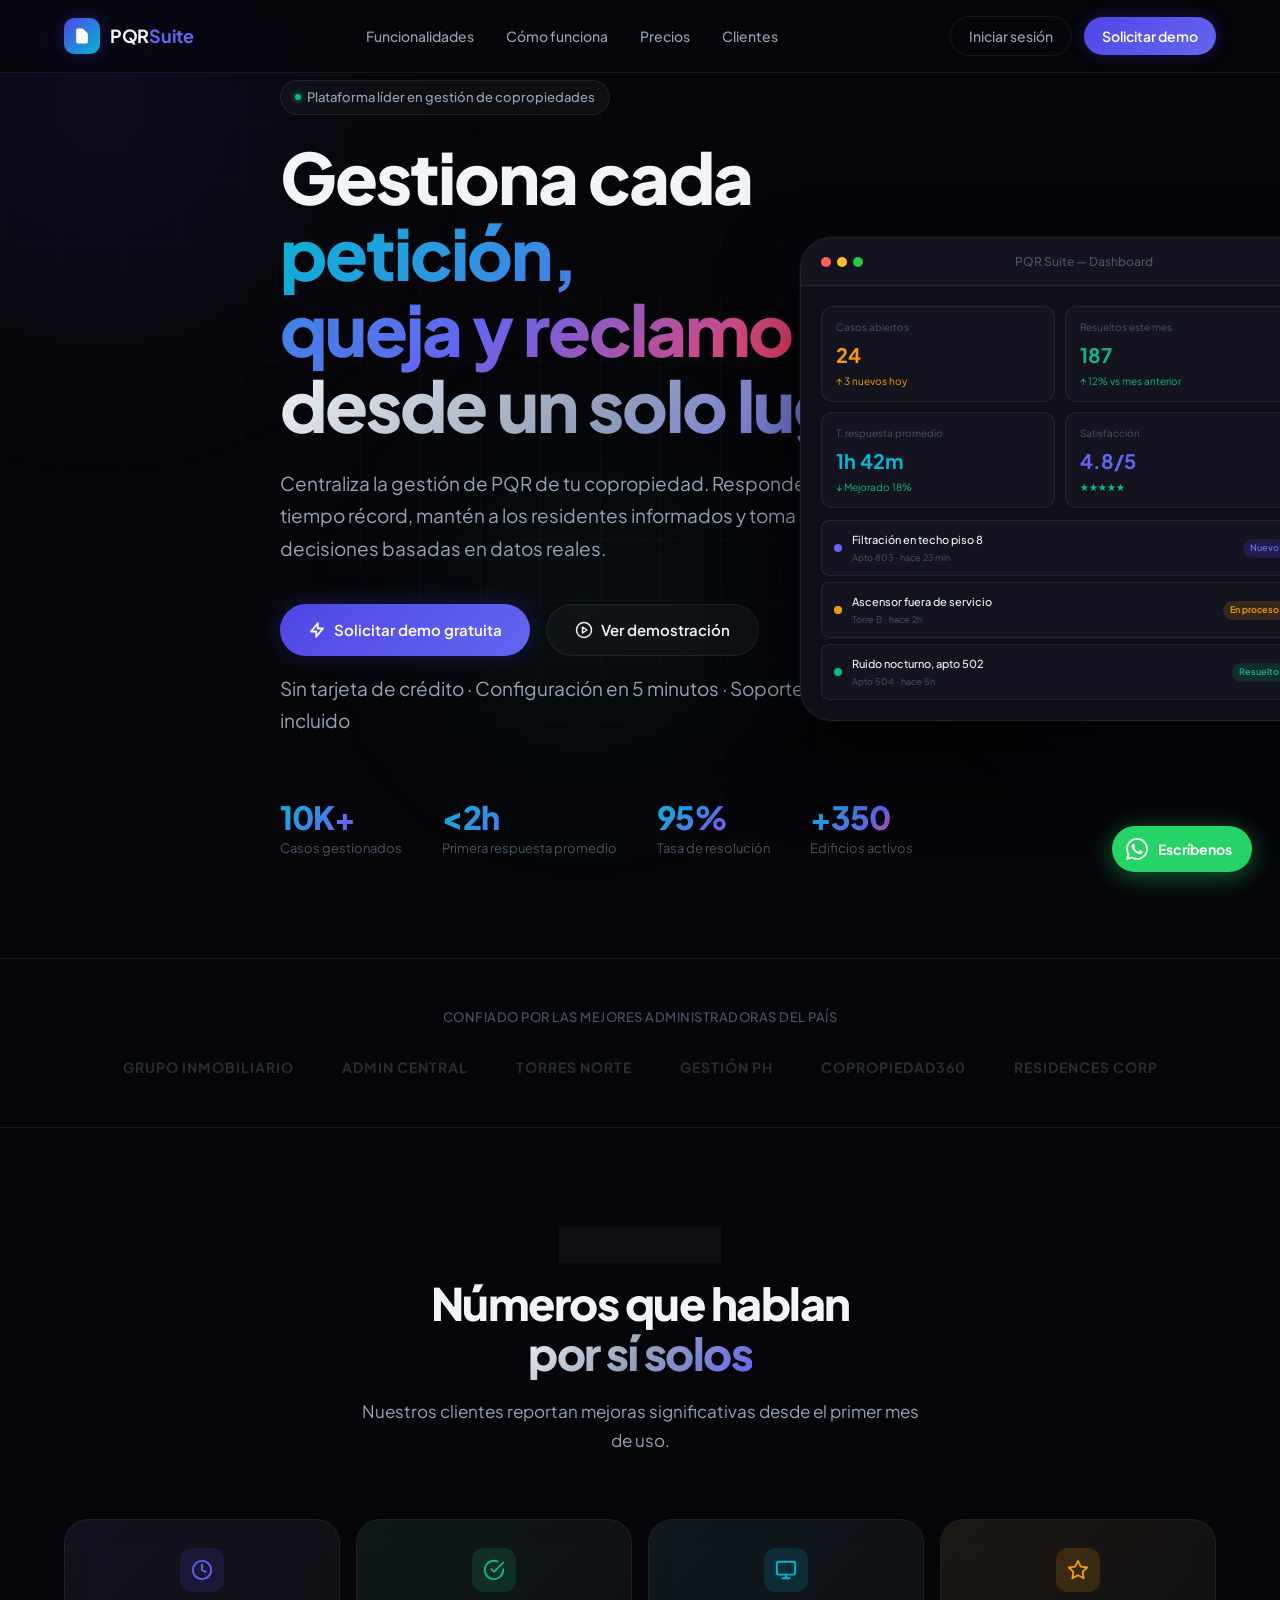
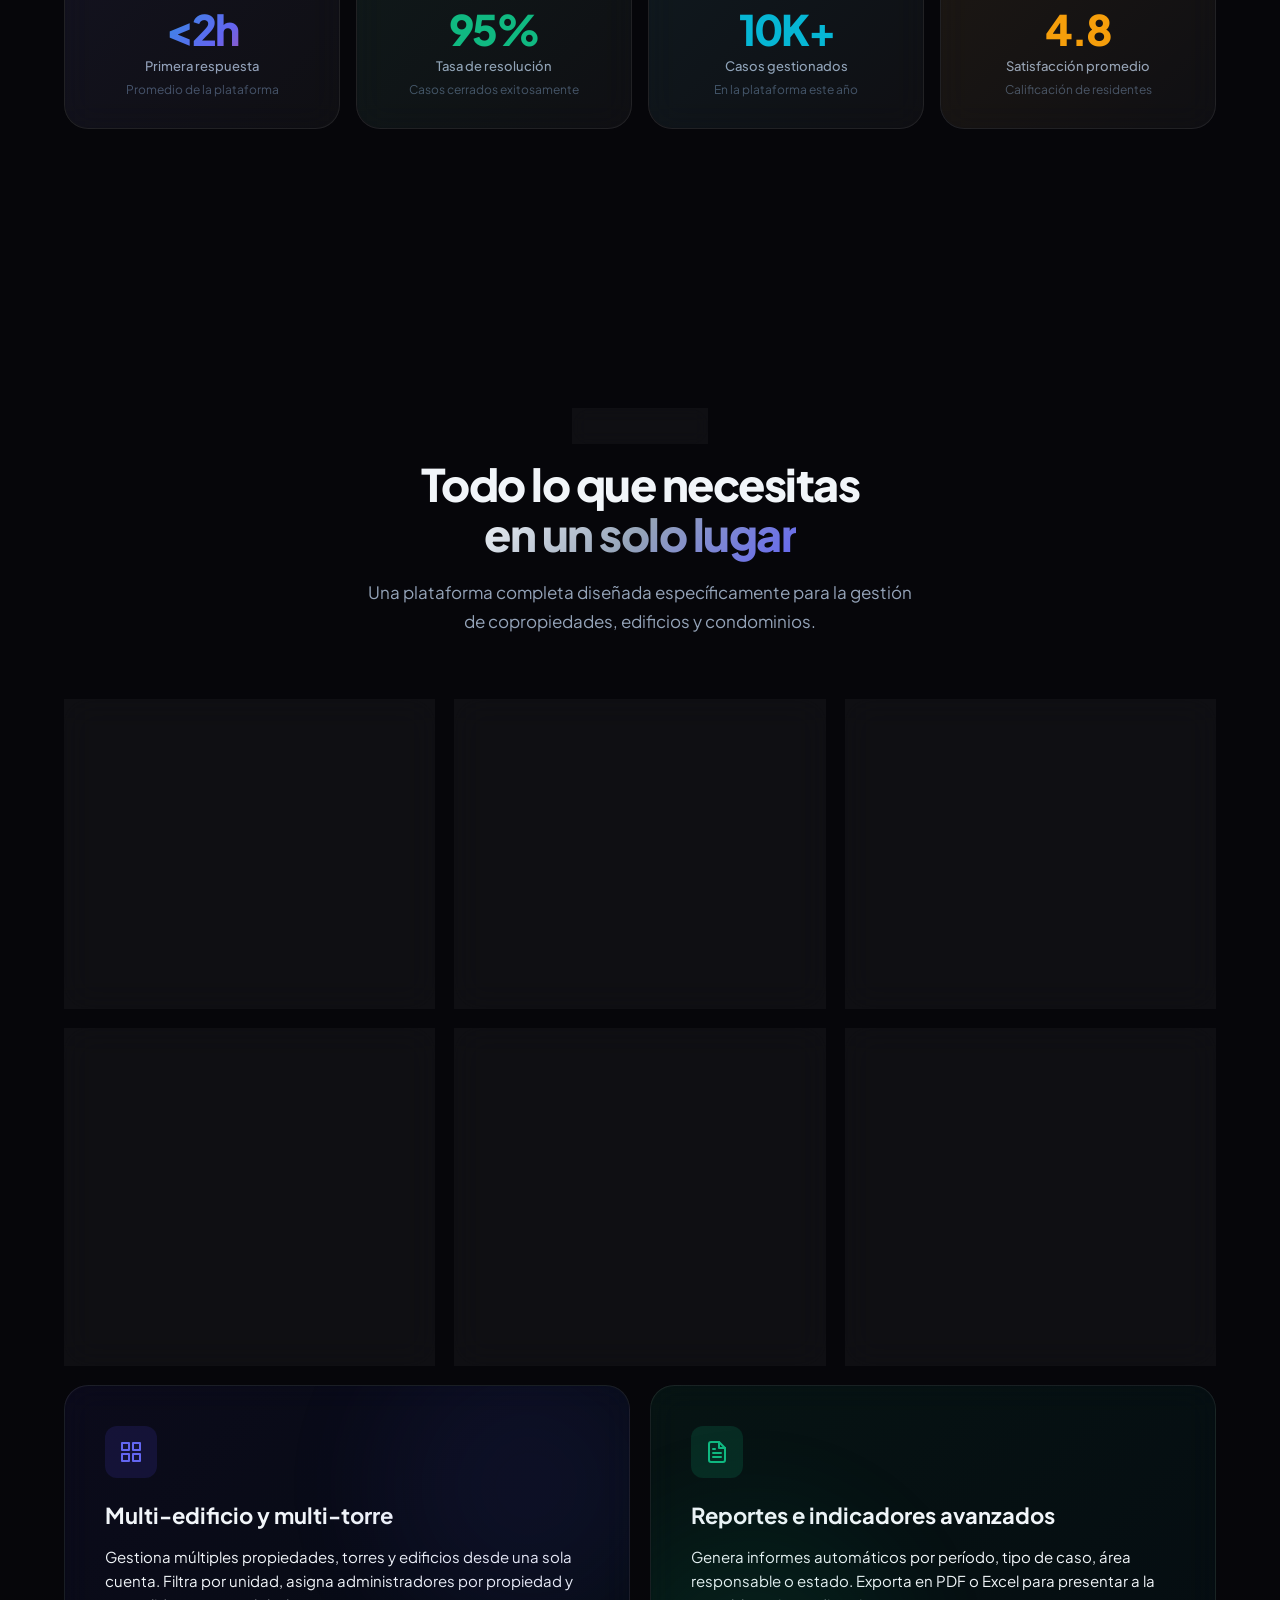
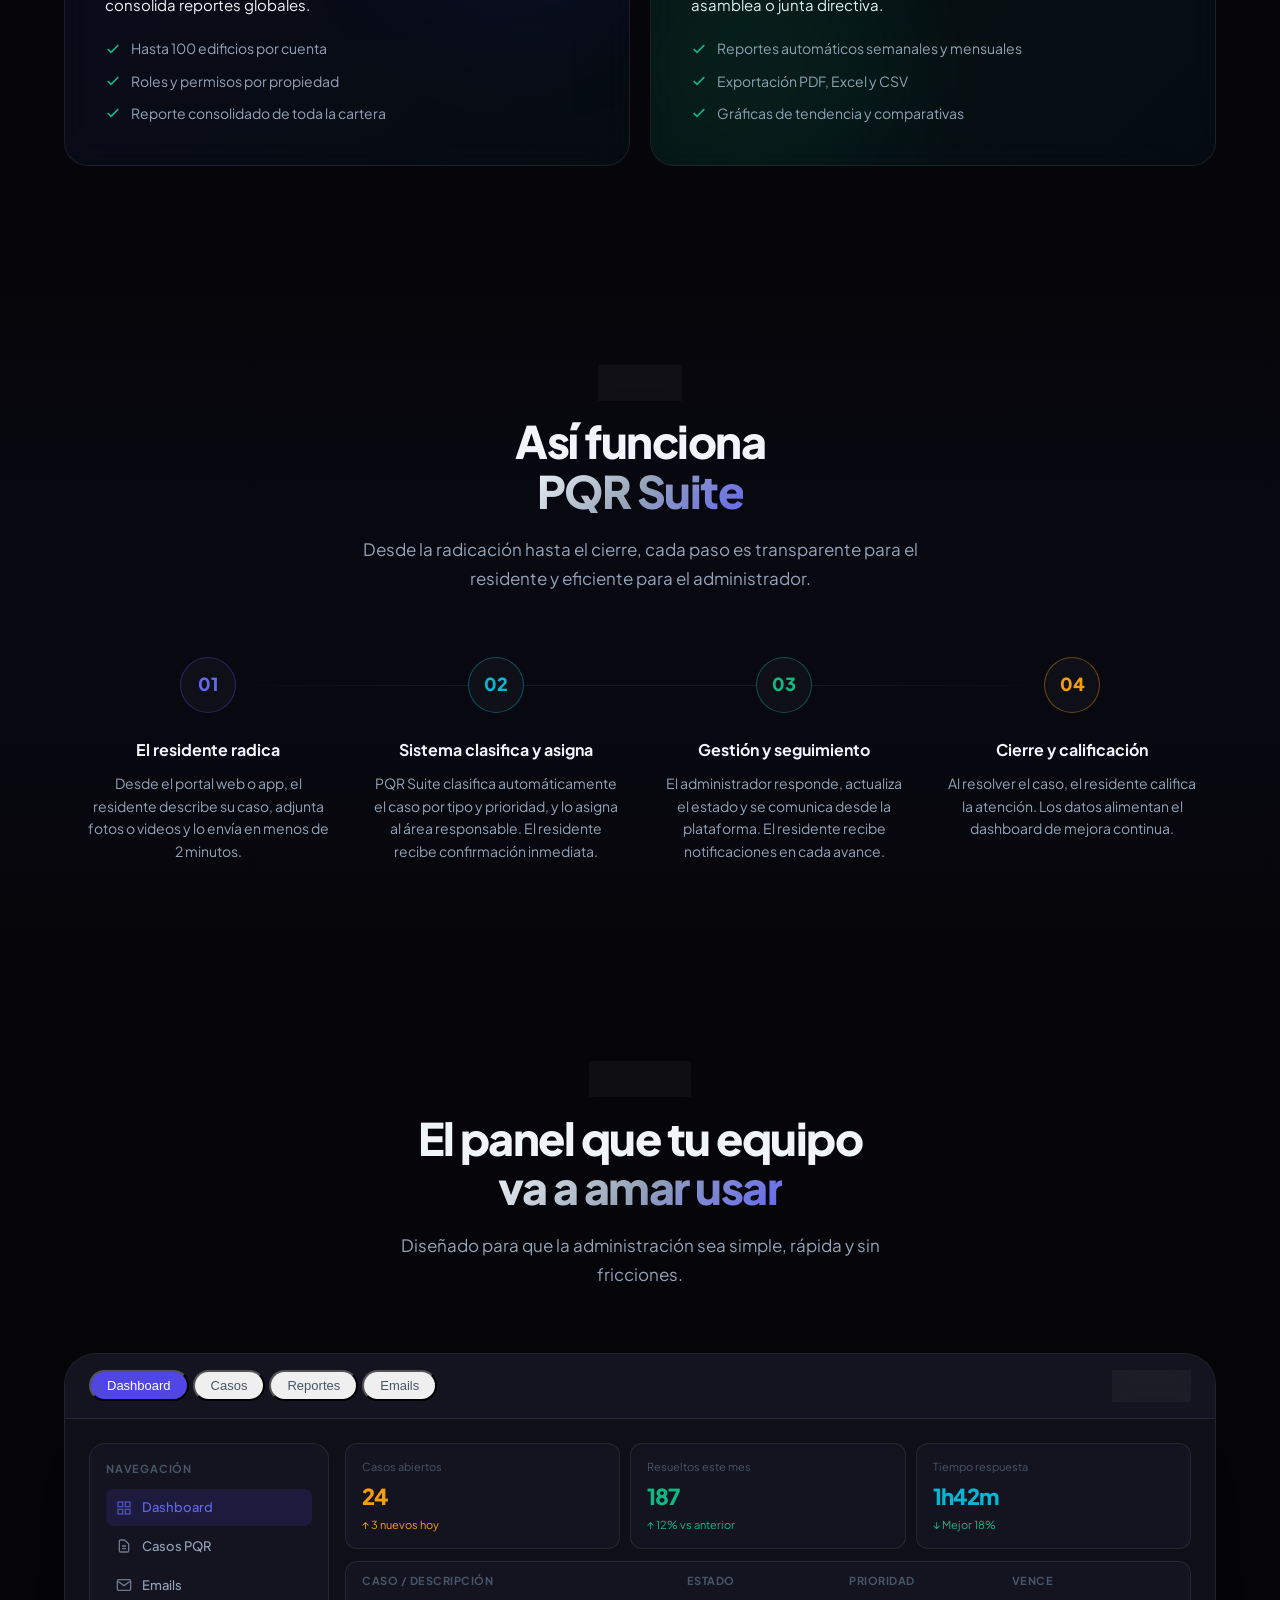
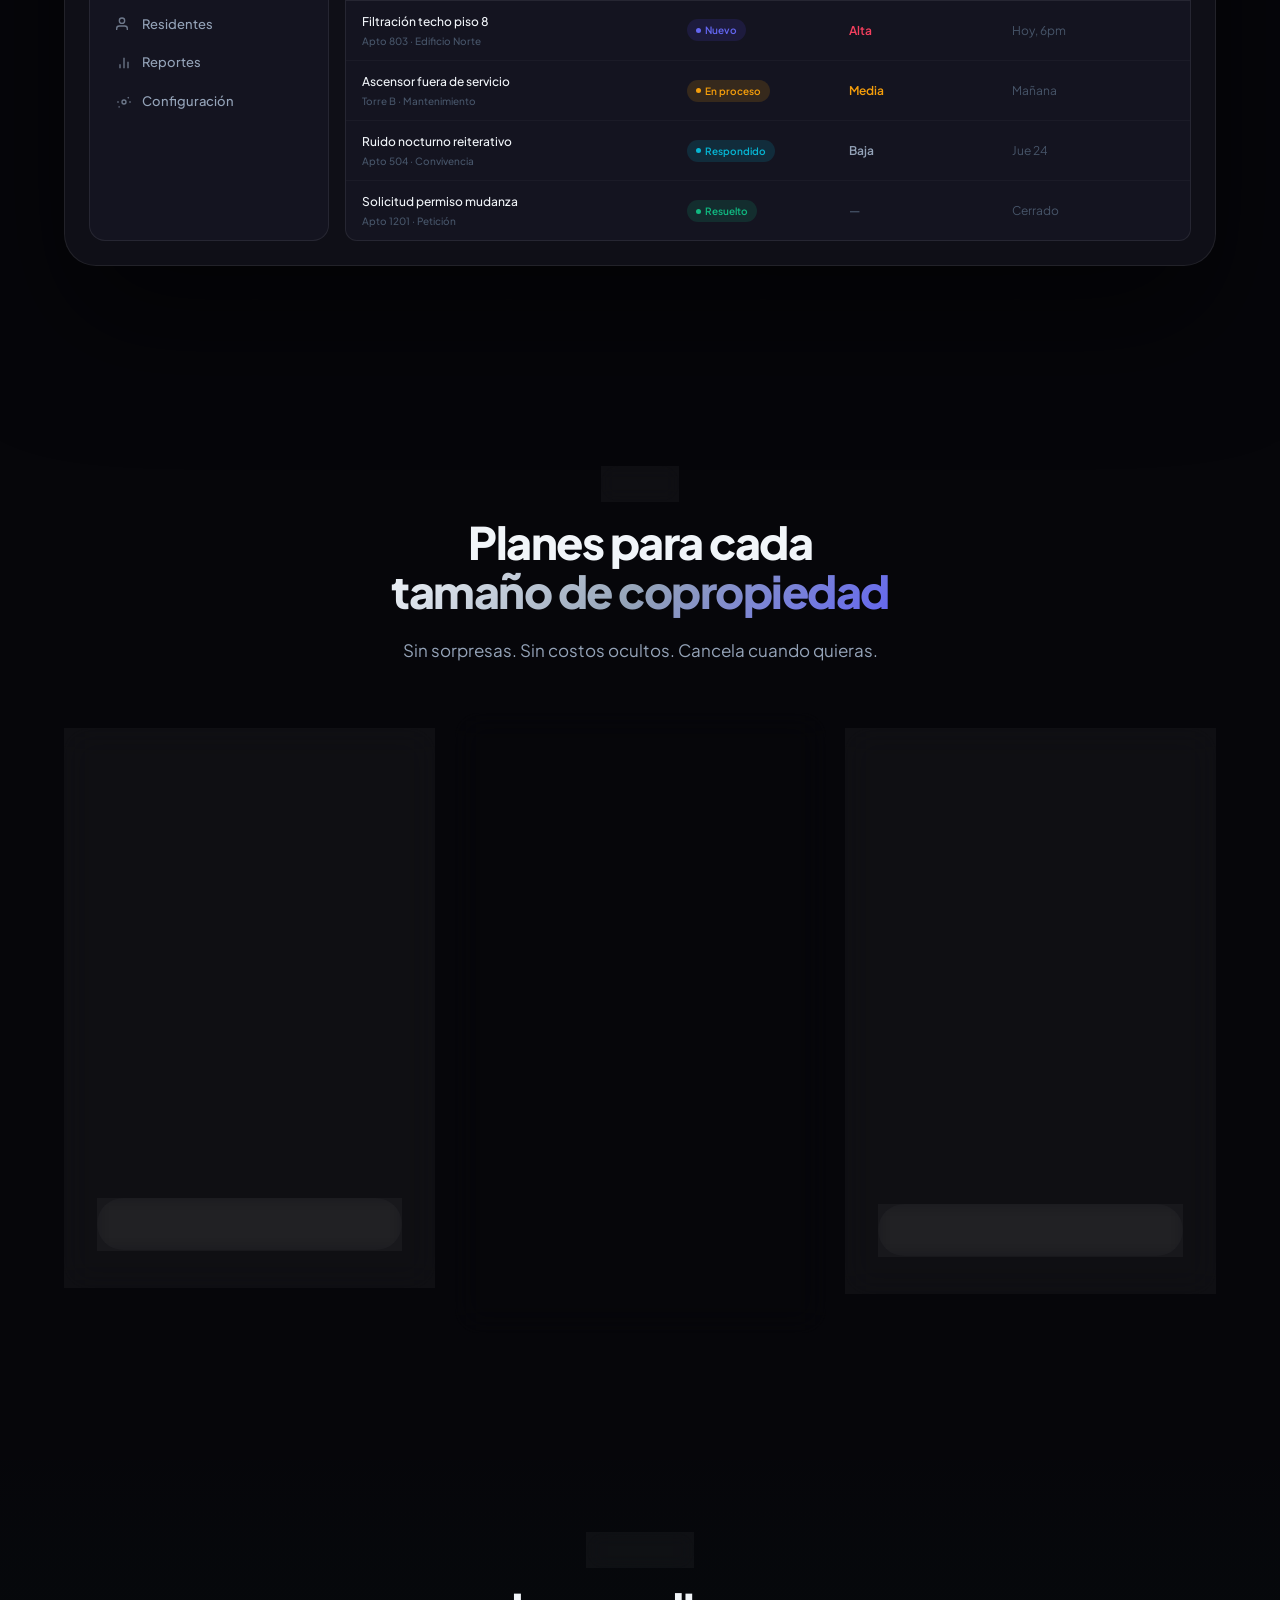
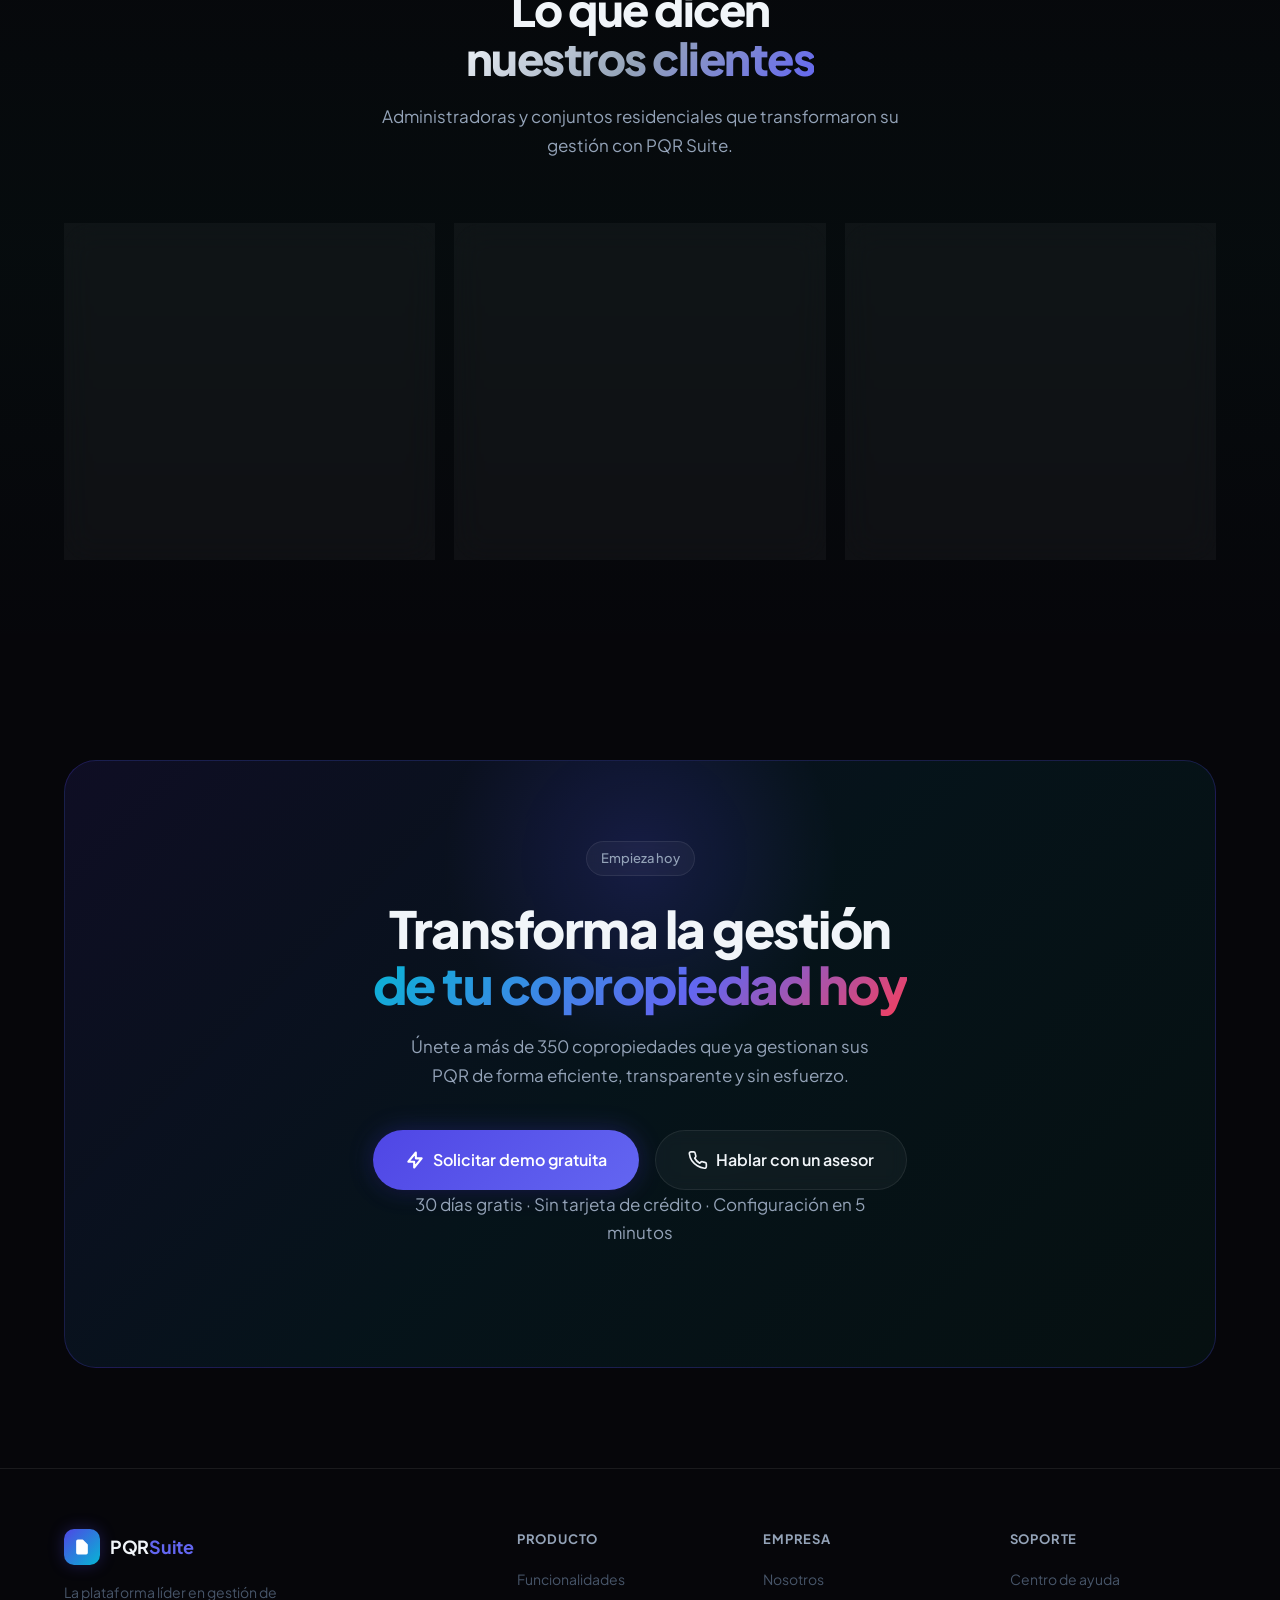
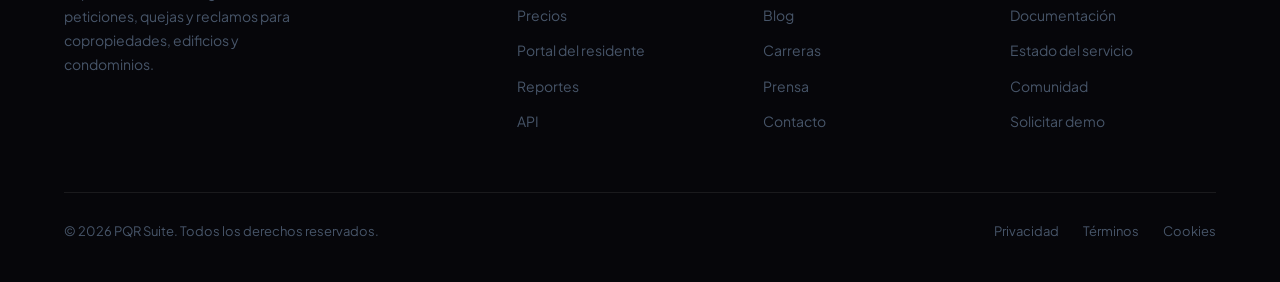
==== index.html @ dff740f4 "first commit" ====
<!DOCTYPE html>
<html lang="es">
<head>
  <meta charset="UTF-8" />
  <meta name="viewport" content="width=device-width, initial-scale=1.0" />
  <title>PQR Suite — Gestión de Peticiones, Quejas y Reclamos para Copropiedades</title>
  <meta name="description" content="Plataforma centralizada para gestionar peticiones, quejas y reclamos de copropiedades, edificios y condominios. Respuesta garantizada, métricas en tiempo real.">
  <!-- Google tag (gtag.js) -->
  <script async src="https://www.googletagmanager.com/gtag/js?id=G-RET8SDQNM5"></script>
  <script>
    window.dataLayer = window.dataLayer || [];
    function gtag(){dataLayer.push(arguments);}
    gtag('js', new Date());
    gtag('config', 'G-RET8SDQNM5');
  </script>

  <link rel="preconnect" href="https://fonts.googleapis.com" />
  <link rel="preconnect" href="https://fonts.gstatic.com" crossorigin />
  <link href="https://fonts.googleapis.com/css2?family=Plus+Jakarta+Sans:wght@300;400;500;600;700;800&display=swap" rel="stylesheet" />
  <style>
    *, *::before, *::after { box-sizing: border-box; margin: 0; padding: 0; }

    :root {
      --bg-void:      #06060a;
      --bg-base:      #0a0a10;
      --bg-surface:   #0f0f17;
      --bg-elevated:  #141420;
      --glass-bg:     rgba(255,255,255,0.04);
      --glass-border: rgba(255,255,255,0.08);
      --glass-hover:  rgba(255,255,255,0.07);

      --accent:       #4F46E5;
      --accent-light: #6366F1;
      --accent-glow:  rgba(79,70,229,0.3);
      --cyan:         #06B6D4;
      --cyan-glow:    rgba(6,182,212,0.25);
      --emerald:      #10B981;
      --emerald-glow: rgba(16,185,129,0.25);
      --amber:        #F59E0B;
      --rose:         #F43F5E;

      --text-primary:   #F1F5F9;
      --text-secondary: #94A3B8;
      --text-muted:     #475569;

      --radius-sm:  8px;
      --radius-md:  12px;
      --radius-lg:  16px;
      --radius-xl:  24px;
      --radius-2xl: 32px;

      --ease-out: cubic-bezier(0.16, 1, 0.3, 1);
      --ease-in:  cubic-bezier(0.7, 0, 0.84, 0);

      --font: 'Plus Jakarta Sans', system-ui, sans-serif;
    }

    html { scroll-behavior: smooth; }

    body {
      font-family: var(--font);
      background-color: var(--bg-void);
      color: var(--text-primary);
      line-height: 1.6;
      overflow-x: hidden;
      -webkit-font-smoothing: antialiased;
    }

    /* ─── SCROLLBAR ─── */
    ::-webkit-scrollbar { width: 6px; }
    ::-webkit-scrollbar-track { background: var(--bg-base); }
    ::-webkit-scrollbar-thumb { background: var(--glass-border); border-radius: 99px; }

    /* ─── UTILITIES ─── */
    .container { max-width: 1200px; margin: 0 auto; padding: 0 24px; }
    .section { padding: 100px 0; }
    .badge {
      display: inline-flex; align-items: center; gap: 6px;
      padding: 6px 14px; border-radius: 99px;
      border: 1px solid var(--glass-border);
      background: var(--glass-bg);
      font-size: 13px; font-weight: 500; color: var(--text-secondary);
      backdrop-filter: blur(8px);
    }
    .badge .dot {
      width: 6px; height: 6px; border-radius: 99px;
      background: var(--emerald);
      box-shadow: 0 0 6px var(--emerald);
      animation: pulse-dot 2s infinite;
    }
    @keyframes pulse-dot {
      0%,100% { opacity:1; transform:scale(1); }
      50%      { opacity:.6; transform:scale(1.3); }
    }

    .gradient-text {
      background: linear-gradient(135deg, #F1F5F9 0%, #94A3B8 50%, var(--accent-light) 100%);
      -webkit-background-clip: text; -webkit-text-fill-color: transparent;
      background-clip: text;
    }
    .gradient-text-accent {
      background: linear-gradient(135deg, var(--cyan) 0%, var(--accent-light) 60%, var(--rose) 100%);
      -webkit-background-clip: text; -webkit-text-fill-color: transparent;
      background-clip: text;
    }

    .btn-primary {
      display: inline-flex; align-items: center; gap: 8px;
      padding: 14px 28px; border-radius: 99px;
      background: linear-gradient(135deg, var(--accent) 0%, var(--accent-light) 100%);
      color: #fff; font-family: var(--font); font-weight: 600; font-size: 15px;
      border: none; cursor: pointer; text-decoration: none;
      box-shadow: 0 0 24px var(--accent-glow), 0 4px 16px rgba(0,0,0,0.4);
      transition: transform 200ms var(--ease-out), box-shadow 200ms var(--ease-out);
    }
    .btn-primary:hover {
      transform: translateY(-2px);
      box-shadow: 0 0 36px var(--accent-glow), 0 8px 24px rgba(0,0,0,0.5);
    }
    .btn-secondary {
      display: inline-flex; align-items: center; gap: 8px;
      padding: 13px 28px; border-radius: 99px;
      background: var(--glass-bg); color: var(--text-primary);
      font-family: var(--font); font-weight: 600; font-size: 15px;
      border: 1px solid var(--glass-border); cursor: pointer; text-decoration: none;
      backdrop-filter: blur(8px);
      transition: background 200ms var(--ease-out), border-color 200ms var(--ease-out), transform 200ms var(--ease-out);
    }
    .btn-secondary:hover {
      background: var(--glass-hover);
      border-color: rgba(255,255,255,0.16);
      transform: translateY(-2px);
    }

    .glass-card {
      background: var(--glass-bg);
      border: 1px solid var(--glass-border);
      border-radius: var(--radius-xl);
      backdrop-filter: blur(16px);
      transition: background 250ms var(--ease-out), border-color 250ms var(--ease-out), transform 250ms var(--ease-out);
    }
    .glass-card:hover {
      background: var(--glass-hover);
      border-color: rgba(255,255,255,0.12);
      transform: translateY(-4px);
    }

    /* ─── AMBIENT BLOBS ─── */
    .blobs {
      position: fixed; inset: 0; pointer-events: none; z-index: 0; overflow: hidden;
    }
    .blob {
      position: absolute; border-radius: 50%; filter: blur(80px);
      animation: float 20s ease-in-out infinite;
    }
    .blob-1 {
      width: 600px; height: 600px; top: -200px; left: -200px;
      background: radial-gradient(circle, rgba(79,70,229,0.12) 0%, transparent 70%);
      animation-duration: 22s;
    }
    .blob-2 {
      width: 500px; height: 500px; top: 30%; right: -150px;
      background: radial-gradient(circle, rgba(6,182,212,0.1) 0%, transparent 70%);
      animation-duration: 18s; animation-delay: -8s;
    }
    .blob-3 {
      width: 400px; height: 400px; bottom: 10%; left: 30%;
      background: radial-gradient(circle, rgba(16,185,129,0.08) 0%, transparent 70%);
      animation-duration: 25s; animation-delay: -14s;
    }
    @keyframes float {
      0%,100% { transform: translate(0,0) scale(1); }
      33%      { transform: translate(30px,-40px) scale(1.05); }
      66%      { transform: translate(-20px,25px) scale(0.97); }
    }

    /* ─── NAVBAR ─── */
    nav {
      position: fixed; top: 0; left: 0; right: 0; z-index: 100;
      padding: 16px 0;
      background: rgba(6,6,10,0.7);
      backdrop-filter: blur(20px) saturate(180%);
      border-bottom: 1px solid var(--glass-border);
      transition: background 300ms;
    }
    .nav-inner {
      display: flex; align-items: center; justify-content: space-between;
    }
    .logo {
      display: flex; align-items: center; gap: 10px;
      text-decoration: none;
    }
    .logo-icon {
      width: 36px; height: 36px; border-radius: 10px;
      background: linear-gradient(135deg, var(--accent) 0%, var(--cyan) 100%);
      display: flex; align-items: center; justify-content: center;
      box-shadow: 0 0 16px var(--accent-glow);
    }
    .logo-icon svg { width: 20px; height: 20px; fill: #fff; }
    .logo-name {
      font-weight: 700; font-size: 18px; color: var(--text-primary); letter-spacing: -0.3px;
    }
    .logo-name span { color: var(--accent-light); }
    .nav-links {
      display: flex; align-items: center; gap: 32px; list-style: none;
    }
    .nav-links a {
      color: var(--text-secondary); text-decoration: none; font-size: 14px; font-weight: 500;
      transition: color 200ms;
    }
    .nav-links a:hover { color: var(--text-primary); }
    .nav-actions { display: flex; align-items: center; gap: 12px; }
    .btn-nav-ghost {
      padding: 8px 18px; border-radius: 99px;
      background: transparent; color: var(--text-secondary);
      border: 1px solid var(--glass-border); font-family: var(--font);
      font-size: 14px; font-weight: 500; cursor: pointer; text-decoration: none;
      transition: color 200ms, border-color 200ms;
    }
    .btn-nav-ghost:hover { color: var(--text-primary); border-color: rgba(255,255,255,0.16); }
    .btn-nav-cta {
      padding: 8px 18px; border-radius: 99px;
      background: linear-gradient(135deg, var(--accent), var(--accent-light));
      color: #fff; font-family: var(--font); font-size: 14px; font-weight: 600;
      border: none; cursor: pointer; text-decoration: none;
      box-shadow: 0 0 16px var(--accent-glow);
      transition: transform 200ms var(--ease-out), box-shadow 200ms var(--ease-out);
    }
    .btn-nav-cta:hover { transform: translateY(-1px); box-shadow: 0 0 24px var(--accent-glow); }

    .hamburger { display: none; background: none; border: none; cursor: pointer; padding: 4px; }
    .hamburger span {
      display: block; width: 22px; height: 2px;
      background: var(--text-secondary); border-radius: 2px;
      transition: transform 300ms, opacity 300ms;
    }
    .hamburger span+span { margin-top: 5px; }

    /* ─── HERO ─── */
    .hero {
      position: relative; min-height: 100vh;
      display: flex; align-items: center; padding-top: 80px;
      overflow: hidden;
    }
    .hero-grid {
      position: absolute; inset: 0; z-index: 0;
      background-image:
        linear-gradient(rgba(255,255,255,0.03) 1px, transparent 1px),
        linear-gradient(90deg, rgba(255,255,255,0.03) 1px, transparent 1px);
      background-size: 60px 60px;
      mask-image: radial-gradient(ellipse 80% 60% at 50% 50%, black 0%, transparent 100%);
    }
    .hero-content { position: relative; z-index: 1; max-width: 720px; }
    .hero-badge { margin-bottom: 24px; }
    .hero h1 {
      font-size: clamp(40px, 5.5vw, 72px);
      font-weight: 800; letter-spacing: -2px; line-height: 1.08;
      margin-bottom: 24px;
    }
    .hero p {
      font-size: clamp(16px, 1.5vw, 19px);
      color: var(--text-secondary); line-height: 1.7;
      max-width: 560px; margin-bottom: 40px;
    }
    .hero-cta { display: flex; align-items: center; gap: 16px; flex-wrap: wrap; }
    .hero-cta-note { font-size: 13px; color: var(--text-muted); margin-top: 16px; }
    .hero-stats {
      display: flex; gap: 40px; margin-top: 64px; flex-wrap: wrap;
    }
    .hero-stat-item {}
    .hero-stat-number {
      font-size: 32px; font-weight: 800; letter-spacing: -1px;
      line-height: 1.1;
    }
    .hero-stat-label { font-size: 13px; color: var(--text-muted); margin-top: 2px; }

    .hero-visual {
      position: absolute; right: -40px; top: 50%; transform: translateY(-50%);
      width: 520px; z-index: 1;
    }

    /* Dashboard mockup */
    .dashboard-mockup {
      background: var(--bg-surface);
      border: 1px solid var(--glass-border);
      border-radius: var(--radius-2xl);
      overflow: hidden;
      box-shadow: 0 40px 80px rgba(0,0,0,0.6), 0 0 0 1px rgba(255,255,255,0.04);
    }
    .mockup-bar {
      display: flex; align-items: center; gap: 6px;
      padding: 14px 20px;
      background: var(--bg-elevated);
      border-bottom: 1px solid var(--glass-border);
    }
    .mockup-dot { width: 10px; height: 10px; border-radius: 50%; }
    .mockup-dot:nth-child(1) { background: #FF5F57; }
    .mockup-dot:nth-child(2) { background: #FEBC2E; }
    .mockup-dot:nth-child(3) { background: #28C840; }
    .mockup-title {
      flex: 1; text-align: center; font-size: 12px; color: var(--text-muted); font-weight: 500;
    }
    .mockup-body { padding: 20px; }
    .mockup-grid { display: grid; grid-template-columns: 1fr 1fr; gap: 10px; margin-bottom: 12px; }
    .mockup-metric {
      background: var(--bg-elevated);
      border: 1px solid var(--glass-border);
      border-radius: var(--radius-md);
      padding: 12px 14px;
    }
    .mockup-metric-label { font-size: 10px; color: var(--text-muted); margin-bottom: 4px; }
    .mockup-metric-value { font-size: 20px; font-weight: 700; }
    .mockup-metric-trend { font-size: 10px; margin-top: 2px; }
    .color-emerald { color: var(--emerald); }
    .color-cyan { color: var(--cyan); }
    .color-amber { color: var(--amber); }
    .color-accent { color: var(--accent-light); }
    .color-rose { color: var(--rose); }

    .mockup-cases { display: flex; flex-direction: column; gap: 6px; }
    .mockup-case {
      display: flex; align-items: center; gap: 10px;
      background: var(--bg-elevated);
      border: 1px solid var(--glass-border);
      border-radius: var(--radius-sm); padding: 10px 12px;
    }
    .mockup-case-dot { width: 8px; height: 8px; border-radius: 50%; flex-shrink: 0; }
    .mockup-case-info { flex: 1; min-width: 0; }
    .mockup-case-title { font-size: 11px; font-weight: 500; white-space: nowrap; overflow: hidden; text-overflow: ellipsis; }
    .mockup-case-meta { font-size: 9px; color: var(--text-muted); margin-top: 2px; }
    .mockup-case-badge {
      font-size: 9px; font-weight: 600; padding: 2px 7px; border-radius: 99px;
      flex-shrink: 0;
    }
    .badge-resolved { background: rgba(16,185,129,0.15); color: var(--emerald); }
    .badge-open     { background: rgba(245,158,11,0.15); color: var(--amber); }
    .badge-new      { background: rgba(79,70,229,0.2); color: var(--accent-light); }

    /* ─── LOGOS ─── */
    .logos-section { padding: 48px 0; border-top: 1px solid var(--glass-border); border-bottom: 1px solid var(--glass-border); }
    .logos-label { text-align: center; font-size: 13px; color: var(--text-muted); margin-bottom: 28px; font-weight: 500; letter-spacing: 0.5px; text-transform: uppercase; }
    .logos-track {
      display: flex; align-items: center; justify-content: center;
      gap: 48px; flex-wrap: wrap;
    }
    .logo-item {
      font-size: 14px; font-weight: 700; color: var(--text-muted);
      letter-spacing: 1px; text-transform: uppercase; opacity: 0.5;
      transition: opacity 200ms;
    }
    .logo-item:hover { opacity: 0.8; }

    /* ─── SECTION HEADERS ─── */
    .section-header { text-align: center; margin-bottom: 64px; }
    .section-header h2 {
      font-size: clamp(30px, 3.5vw, 48px);
      font-weight: 800; letter-spacing: -1.5px; line-height: 1.1;
      margin: 16px 0 20px;
    }
    .section-header p {
      font-size: 17px; color: var(--text-secondary); max-width: 560px; margin: 0 auto; line-height: 1.7;
    }

    /* ─── METRICS SECTION ─── */
    .metrics-grid {
      display: grid; grid-template-columns: repeat(4, 1fr); gap: 16px; margin-bottom: 80px;
    }
    .metric-card {
      padding: 28px 24px; text-align: center;
      position: relative; overflow: hidden;
    }
    .metric-card::before {
      content: ''; position: absolute; inset: 0; border-radius: var(--radius-xl);
      background: linear-gradient(135deg, var(--glow-color, transparent) 0%, transparent 100%);
      opacity: 0.06;
    }
    .metric-icon {
      width: 44px; height: 44px; border-radius: var(--radius-md);
      display: flex; align-items: center; justify-content: center;
      margin: 0 auto 16px;
    }
    .metric-icon svg { width: 22px; height: 22px; }
    .metric-number {
      font-size: 42px; font-weight: 800; letter-spacing: -2px; line-height: 1;
      margin-bottom: 6px;
    }
    .metric-label { font-size: 13px; color: var(--text-secondary); font-weight: 500; }
    .metric-sublabel { font-size: 12px; color: var(--text-muted); margin-top: 4px; }

    /* ─── FEATURES ─── */
    .features-grid {
      display: grid; grid-template-columns: repeat(3, 1fr); gap: 20px;
    }
    .feature-card { padding: 32px; }
    .feature-icon {
      width: 48px; height: 48px; border-radius: var(--radius-md);
      display: flex; align-items: center; justify-content: center;
      margin-bottom: 20px;
    }
    .feature-icon svg { width: 24px; height: 24px; }
    .feature-card h3 { font-size: 18px; font-weight: 700; margin-bottom: 10px; letter-spacing: -0.3px; }
    .feature-card p { font-size: 14px; color: var(--text-secondary); line-height: 1.65; }
    .feature-tag {
      display: inline-flex; align-items: center; gap: 5px;
      margin-top: 16px; padding: 4px 10px; border-radius: 99px;
      font-size: 12px; font-weight: 600;
    }

    /* Feature highlight (large cards) */
    .features-highlight { display: grid; grid-template-columns: 1fr 1fr; gap: 20px; margin-top: 20px; }
    .feature-highlight-card { padding: 40px; position: relative; overflow: hidden; }
    .feature-highlight-card .bg-glow {
      position: absolute; width: 300px; height: 300px; border-radius: 50%;
      filter: blur(60px); opacity: 0.08; pointer-events: none;
    }

    /* ─── HOW IT WORKS ─── */
    .steps-grid {
      display: grid; grid-template-columns: repeat(4, 1fr); gap: 0; position: relative;
    }
    .steps-grid::before {
      content: ''; position: absolute; top: 28px; left: 12.5%; right: 12.5%;
      height: 1px; background: linear-gradient(90deg, transparent, var(--glass-border), var(--glass-border), transparent);
      z-index: 0;
    }
    .step-item { text-align: center; padding: 0 20px; position: relative; z-index: 1; }
    .step-number {
      width: 56px; height: 56px; border-radius: 50%;
      display: flex; align-items: center; justify-content: center;
      margin: 0 auto 24px;
      font-size: 18px; font-weight: 800;
      border: 1px solid var(--glass-border);
      background: var(--bg-surface);
    }
    .step-item h3 { font-size: 16px; font-weight: 700; margin-bottom: 10px; }
    .step-item p { font-size: 14px; color: var(--text-secondary); line-height: 1.6; }

    /* ─── SCREENSHOT / PRODUCT DEMO ─── */
    .demo-section { padding: 100px 0; }
    .demo-wrapper {
      background: var(--bg-surface);
      border: 1px solid var(--glass-border);
      border-radius: var(--radius-2xl);
      overflow: hidden;
      box-shadow: 0 60px 120px rgba(0,0,0,0.5);
    }
    .demo-topbar {
      display: flex; align-items: center; justify-content: space-between;
      padding: 16px 24px;
      background: var(--bg-elevated);
      border-bottom: 1px solid var(--glass-border);
    }
    .demo-tabs { display: flex; gap: 4px; }
    .demo-tab {
      padding: 6px 16px; border-radius: 99px;
      font-size: 13px; font-weight: 500; cursor: pointer;
      transition: background 200ms, color 200ms;
      color: var(--text-muted);
    }
    .demo-tab.active { background: var(--accent); color: #fff; }
    .demo-tab:not(.active):hover { background: var(--glass-bg); color: var(--text-secondary); }
    .demo-content { padding: 24px; }
    .demo-dash-grid { display: grid; grid-template-columns: 240px 1fr; gap: 16px; min-height: 340px; }
    .demo-sidebar {
      background: var(--bg-elevated); border: 1px solid var(--glass-border);
      border-radius: var(--radius-lg); padding: 16px;
    }
    .demo-sidebar-title { font-size: 11px; font-weight: 700; text-transform: uppercase; letter-spacing: 0.8px; color: var(--text-muted); margin-bottom: 12px; }
    .demo-nav-item {
      display: flex; align-items: center; gap: 10px;
      padding: 8px 10px; border-radius: var(--radius-sm);
      font-size: 13px; font-weight: 500; margin-bottom: 2px;
      cursor: pointer; transition: background 150ms;
      color: var(--text-secondary);
    }
    .demo-nav-item.active { background: rgba(79,70,229,0.15); color: var(--accent-light); }
    .demo-nav-item:not(.active):hover { background: var(--glass-bg); }
    .demo-nav-icon { width: 16px; height: 16px; opacity: 0.7; }
    .demo-main { display: flex; flex-direction: column; gap: 12px; }
    .demo-stats-row { display: grid; grid-template-columns: repeat(3, 1fr); gap: 10px; }
    .demo-stat {
      background: var(--bg-elevated); border: 1px solid var(--glass-border);
      border-radius: var(--radius-md); padding: 14px 16px;
    }
    .demo-stat-label { font-size: 11px; color: var(--text-muted); margin-bottom: 4px; }
    .demo-stat-value { font-size: 22px; font-weight: 800; letter-spacing: -1px; }
    .demo-stat-sub { font-size: 11px; margin-top: 2px; }
    .demo-table {
      background: var(--bg-elevated); border: 1px solid var(--glass-border);
      border-radius: var(--radius-md); overflow: hidden; flex: 1;
    }
    .demo-table-head {
      display: grid; grid-template-columns: 2fr 1fr 1fr 1fr;
      padding: 10px 16px; border-bottom: 1px solid var(--glass-border);
      font-size: 11px; font-weight: 700; color: var(--text-muted);
      text-transform: uppercase; letter-spacing: 0.5px;
    }
    .demo-table-row {
      display: grid; grid-template-columns: 2fr 1fr 1fr 1fr;
      padding: 11px 16px; border-bottom: 1px solid rgba(255,255,255,0.03);
      font-size: 12px; align-items: center;
      transition: background 150ms;
    }
    .demo-table-row:hover { background: var(--glass-bg); }
    .demo-table-row:last-child { border-bottom: none; }
    .case-title-cell { font-weight: 500; }
    .case-sub { font-size: 10px; color: var(--text-muted); margin-top: 2px; }
    .status-pill {
      display: inline-flex; align-items: center; gap: 4px;
      padding: 3px 9px; border-radius: 99px; font-size: 10px; font-weight: 600;
    }
    .status-dot { width: 5px; height: 5px; border-radius: 50%; }

    /* ─── PRICING ─── */
    .pricing-grid { display: grid; grid-template-columns: repeat(3, 1fr); gap: 20px; align-items: start; }
    .pricing-card { padding: 36px 32px; position: relative; }
    .pricing-card.featured {
      background: linear-gradient(135deg, rgba(79,70,229,0.15) 0%, rgba(6,182,212,0.08) 100%);
      border-color: rgba(99,102,241,0.4);
    }
    .pricing-featured-badge {
      position: absolute; top: -12px; left: 50%; transform: translateX(-50%);
      padding: 4px 14px; border-radius: 99px;
      background: linear-gradient(135deg, var(--accent), var(--accent-light));
      font-size: 12px; font-weight: 700; color: #fff;
      box-shadow: 0 0 16px var(--accent-glow);
    }
    .pricing-name { font-size: 14px; font-weight: 700; color: var(--text-secondary); text-transform: uppercase; letter-spacing: 1px; margin-bottom: 16px; }
    .pricing-price { display: flex; align-items: flex-end; gap: 4px; margin-bottom: 6px; }
    .pricing-amount { font-size: 48px; font-weight: 800; letter-spacing: -2px; line-height: 1; }
    .pricing-currency { font-size: 22px; font-weight: 700; color: var(--text-secondary); padding-bottom: 6px; }
    .pricing-period { font-size: 14px; color: var(--text-muted); padding-bottom: 6px; }
    .pricing-desc { font-size: 14px; color: var(--text-secondary); margin-bottom: 28px; line-height: 1.6; }
    .pricing-features { list-style: none; margin-bottom: 32px; }
    .pricing-features li {
      display: flex; align-items: center; gap: 10px;
      font-size: 14px; padding: 8px 0; border-bottom: 1px solid var(--glass-border);
      color: var(--text-secondary);
    }
    .pricing-features li:last-child { border-bottom: none; }
    .pricing-features li svg { width: 16px; height: 16px; flex-shrink: 0; color: var(--emerald); }

    /* ─── TESTIMONIALS ─── */
    .testimonials-grid { display: grid; grid-template-columns: repeat(3, 1fr); gap: 20px; }
    .testimonial-card { padding: 32px; }
    .testimonial-stars { display: flex; gap: 4px; margin-bottom: 16px; }
    .star { width: 16px; height: 16px; color: var(--amber); }
    .testimonial-text { font-size: 15px; color: var(--text-secondary); line-height: 1.7; margin-bottom: 24px; font-style: italic; }
    .testimonial-author { display: flex; align-items: center; gap: 12px; }
    .testimonial-avatar {
      width: 40px; height: 40px; border-radius: 50%;
      display: flex; align-items: center; justify-content: center;
      font-size: 16px; font-weight: 700; flex-shrink: 0;
    }
    .testimonial-name { font-size: 14px; font-weight: 700; }
    .testimonial-role { font-size: 12px; color: var(--text-muted); }

    /* ─── CTA ─── */
    .cta-section { padding: 100px 0; }
    .cta-wrapper {
      background: linear-gradient(135deg, rgba(79,70,229,0.12) 0%, rgba(6,182,212,0.08) 50%, rgba(16,185,129,0.06) 100%);
      border: 1px solid rgba(79,70,229,0.25);
      border-radius: var(--radius-2xl);
      padding: 80px 60px;
      text-align: center;
      position: relative; overflow: hidden;
    }
    .cta-wrapper::before {
      content: ''; position: absolute; top: -100px; left: 50%; transform: translateX(-50%);
      width: 400px; height: 400px; border-radius: 50%;
      background: radial-gradient(circle, rgba(79,70,229,0.2) 0%, transparent 70%);
      pointer-events: none;
    }
    .cta-wrapper h2 {
      font-size: clamp(32px, 4vw, 52px); font-weight: 800; letter-spacing: -1.5px;
      line-height: 1.1; margin-bottom: 20px; position: relative;
    }
    .cta-wrapper p {
      font-size: 17px; color: var(--text-secondary); max-width: 480px; margin: 0 auto 40px;
      line-height: 1.7; position: relative;
    }
    .cta-buttons { display: flex; gap: 16px; justify-content: center; flex-wrap: wrap; position: relative; }
    .cta-note { font-size: 13px; color: var(--text-muted); margin-top: 20px; }

    /* ─── FOOTER ─── */
    footer {
      padding: 60px 0 40px;
      border-top: 1px solid var(--glass-border);
    }
    .footer-grid {
      display: grid; grid-template-columns: 2fr 1fr 1fr 1fr; gap: 40px; margin-bottom: 48px;
    }
    .footer-brand p { font-size: 14px; color: var(--text-muted); line-height: 1.7; margin-top: 16px; max-width: 260px; }
    .footer-col h4 { font-size: 13px; font-weight: 700; text-transform: uppercase; letter-spacing: 0.8px; color: var(--text-secondary); margin-bottom: 16px; }
    .footer-col ul { list-style: none; }
    .footer-col li { margin-bottom: 10px; }
    .footer-col a { color: var(--text-muted); text-decoration: none; font-size: 14px; transition: color 200ms; }
    .footer-col a:hover { color: var(--text-secondary); }
    .footer-bottom {
      display: flex; align-items: center; justify-content: space-between; flex-wrap: wrap; gap: 16px;
      padding-top: 28px; border-top: 1px solid var(--glass-border);
    }
    .footer-copy { font-size: 13px; color: var(--text-muted); }
    .footer-legal { display: flex; gap: 24px; }
    .footer-legal a { font-size: 13px; color: var(--text-muted); text-decoration: none; transition: color 200ms; }
    .footer-legal a:hover { color: var(--text-secondary); }

    /* ─── MOBILE MENU ─── */
    .mobile-menu {
      display: none; position: fixed; inset: 0; z-index: 99;
      background: rgba(6,6,10,0.97);
      backdrop-filter: blur(20px);
      flex-direction: column; align-items: center; justify-content: center; gap: 32px;
    }
    .mobile-menu.open { display: flex; }
    .mobile-menu a {
      font-size: 24px; font-weight: 700; color: var(--text-primary);
      text-decoration: none; transition: color 200ms;
    }
    .mobile-menu a:hover { color: var(--accent-light); }
    .mobile-menu-close {
      position: absolute; top: 24px; right: 24px;
      background: var(--glass-bg); border: 1px solid var(--glass-border);
      color: var(--text-primary); width: 40px; height: 40px;
      border-radius: 50%; font-size: 20px; cursor: pointer;
      display: flex; align-items: center; justify-content: center;
    }

    /* ─── ANIMATIONS ─── */
    .fade-up { opacity: 0; transform: translateY(24px); transition: opacity 600ms var(--ease-out), transform 600ms var(--ease-out); }
    .fade-up.visible { opacity: 1; transform: translateY(0); }

    /* ─── RESPONSIVE ─── */
    @media (max-width: 1100px) {
      .hero-visual { display: none; }
      .metrics-grid { grid-template-columns: repeat(2, 1fr); }
      .features-grid { grid-template-columns: repeat(2, 1fr); }
      .steps-grid { grid-template-columns: repeat(2, 1fr); gap: 32px; }
      .steps-grid::before { display: none; }
      .demo-dash-grid { grid-template-columns: 1fr; }
      .demo-sidebar { display: none; }
      .pricing-grid { grid-template-columns: 1fr; max-width: 420px; margin: 0 auto; }
      .footer-grid { grid-template-columns: 1fr 1fr; }
    }

    @media (max-width: 768px) {
      .nav-links { display: none; }
      .nav-actions { display: none; }
      .hamburger { display: block; }
      .section { padding: 72px 0; }
      .features-grid { grid-template-columns: 1fr; }
      .features-highlight { grid-template-columns: 1fr; }
      .testimonials-grid { grid-template-columns: 1fr; }
      .demo-stats-row { grid-template-columns: 1fr; }
      .metrics-grid { grid-template-columns: 1fr 1fr; }
      .footer-grid { grid-template-columns: 1fr; }
      .cta-wrapper { padding: 48px 28px; }
      .hero-stats { gap: 24px; }
      .demo-table-head, .demo-table-row { grid-template-columns: 2fr 1fr 1fr; }
      .demo-table-head > :last-child, .demo-table-row > :last-child { display: none; }
    }

    @media (max-width: 480px) {
      .metrics-grid { grid-template-columns: 1fr; }
      .hero h1 { letter-spacing: -1px; }
    }

    @media (prefers-reduced-motion: reduce) {
      .blob, .fade-up { animation: none !important; transition: none !important; }
      .fade-up { opacity: 1; transform: none; }
    }
  </style>
</head>
<body>

<!-- Ambient blobs -->
<div class="blobs" aria-hidden="true">
  <div class="blob blob-1"></div>
  <div class="blob blob-2"></div>
  <div class="blob blob-3"></div>
</div>

<!-- Mobile menu -->
<div class="mobile-menu" id="mobileMenu" role="dialog" aria-label="Menú de navegación">
  <button class="mobile-menu-close" onclick="closeMobileMenu()" aria-label="Cerrar menú">✕</button>
  <a href="#features" onclick="closeMobileMenu()">Funcionalidades</a>
  <a href="#how-it-works" onclick="closeMobileMenu()">Cómo funciona</a>
  <a href="#pricing" onclick="closeMobileMenu()">Precios</a>
  <a href="#testimonials" onclick="closeMobileMenu()">Clientes</a>
  <a href="#cta" class="btn-primary" onclick="closeMobileMenu()" style="margin-top:8px">Solicitar demo</a>
</div>

<!-- Navbar -->
<nav role="navigation" aria-label="Navegación principal">
  <div class="container nav-inner">
    <a href="#" class="logo" aria-label="PQR Suite inicio">
      <div class="logo-icon" aria-hidden="true">
        <svg viewBox="0 0 24 24" xmlns="http://www.w3.org/2000/svg"><path d="M9 12h6m-6 4h6m2 5H7a2 2 0 01-2-2V5a2 2 0 012-2h5.586a1 1 0 01.707.293l5.414 5.414a1 1 0 01.293.707V19a2 2 0 01-2 2z"/></svg>
      </div>
      <span class="logo-name">PQR<span>Suite</span></span>
    </a>
    <ul class="nav-links" role="list">
      <li><a href="#features">Funcionalidades</a></li>
      <li><a href="#how-it-works">Cómo funciona</a></li>
      <li><a href="#pricing">Precios</a></li>
      <li><a href="#testimonials">Clientes</a></li>
    </ul>
    <div class="nav-actions">
      <a href="#" class="btn-nav-ghost">Iniciar sesión</a>
      <a href="#cta" class="btn-nav-cta">Solicitar demo</a>
    </div>
    <button class="hamburger" onclick="openMobileMenu()" aria-label="Abrir menú" aria-expanded="false" id="hamburgerBtn">
      <span></span><span></span><span></span>
    </button>
  </div>
</nav>

<!-- ═══════════════════ HERO ═══════════════════ -->
<header class="hero section" id="hero">
  <div class="hero-grid" aria-hidden="true"></div>
  <div class="container">
    <div class="hero-content fade-up">
      <div class="hero-badge">
        <span class="badge">
          <span class="dot" aria-hidden="true"></span>
          Plataforma líder en gestión de copropiedades
        </span>
      </div>

      <h1>
        Gestiona cada <span class="gradient-text-accent">petición,<br>queja y reclamo</span><br>
        <span class="gradient-text">desde un solo lugar</span>
      </h1>

      <p>
        Centraliza la gestión de PQR de tu copropiedad. Responde en tiempo récord, mantén
        a los residentes informados y toma decisiones basadas en datos reales.
      </p>

      <div class="hero-cta">
        <a href="https://wa.me/573145678786?text=Hola%2C%20me%20interesa%20conocer%20m%C3%A1s%20sobre%20PQR%20Suite" target="_blank" rel="noopener noreferrer" class="btn-primary" onclick="gtag('event','whatsapp_click',{event_category:'engagement',event_label:'hero_demo_btn'})">
          <svg width="18" height="18" viewBox="0 0 24 24" fill="none" stroke="currentColor" stroke-width="2.5" stroke-linecap="round" stroke-linejoin="round" aria-hidden="true"><path d="M13 10V3L4 14h7v7l9-11h-7z"/></svg>
          Solicitar demo gratuita
        </a>
        <a href="#features" class="btn-secondary">
          <svg width="18" height="18" viewBox="0 0 24 24" fill="none" stroke="currentColor" stroke-width="2" stroke-linecap="round" stroke-linejoin="round" aria-hidden="true"><circle cx="12" cy="12" r="10"/><polygon points="10 8 16 12 10 16 10 8"/></svg>
          Ver demostración
        </a>
      </div>

      <p class="hero-cta-note">Sin tarjeta de crédito · Configuración en 5 minutos · Soporte incluido</p>

      <div class="hero-stats" role="list" aria-label="Estadísticas de la plataforma">
        <div class="hero-stat-item" role="listitem">
          <div class="hero-stat-number gradient-text-accent">+10K</div>
          <div class="hero-stat-label">Casos gestionados</div>
        </div>
        <div class="hero-stat-item" role="listitem">
          <div class="hero-stat-number gradient-text-accent">&lt;2h</div>
          <div class="hero-stat-label">Primera respuesta promedio</div>
        </div>
        <div class="hero-stat-item" role="listitem">
          <div class="hero-stat-number gradient-text-accent">95%</div>
          <div class="hero-stat-label">Tasa de resolución</div>
        </div>
        <div class="hero-stat-item" role="listitem">
          <div class="hero-stat-number gradient-text-accent">+350</div>
          <div class="hero-stat-label">Edificios activos</div>
        </div>
      </div>
    </div>

    <!-- Dashboard visual -->
    <div class="hero-visual" aria-hidden="true">
      <div class="dashboard-mockup">
        <div class="mockup-bar">
          <div class="mockup-dot"></div>
          <div class="mockup-dot"></div>
          <div class="mockup-dot"></div>
          <span class="mockup-title">PQR Suite — Dashboard</span>
        </div>
        <div class="mockup-body">
          <div class="mockup-grid">
            <div class="mockup-metric">
              <div class="mockup-metric-label">Casos abiertos</div>
              <div class="mockup-metric-value color-amber">24</div>
              <div class="mockup-metric-trend color-amber">↑ 3 nuevos hoy</div>
            </div>
            <div class="mockup-metric">
              <div class="mockup-metric-label">Resueltos este mes</div>
              <div class="mockup-metric-value color-emerald">187</div>
              <div class="mockup-metric-trend color-emerald">↑ 12% vs mes anterior</div>
            </div>
            <div class="mockup-metric">
              <div class="mockup-metric-label">T. respuesta promedio</div>
              <div class="mockup-metric-value color-cyan">1h 42m</div>
              <div class="mockup-metric-trend color-emerald">↓ Mejorado 18%</div>
            </div>
            <div class="mockup-metric">
              <div class="mockup-metric-label">Satisfacción</div>
              <div class="mockup-metric-value color-accent">4.8/5</div>
              <div class="mockup-metric-trend color-emerald">★★★★★</div>
            </div>
          </div>
          <div class="mockup-cases">
            <div class="mockup-case">
              <div class="mockup-case-dot" style="background:var(--accent-light)"></div>
              <div class="mockup-case-info">
                <div class="mockup-case-title">Filtración en techo piso 8</div>
                <div class="mockup-case-meta">Apto 803 · hace 23 min</div>
              </div>
              <span class="mockup-case-badge badge-new">Nuevo</span>
            </div>
            <div class="mockup-case">
              <div class="mockup-case-dot" style="background:var(--amber)"></div>
              <div class="mockup-case-info">
                <div class="mockup-case-title">Ascensor fuera de servicio</div>
                <div class="mockup-case-meta">Torre B · hace 2h</div>
              </div>
              <span class="mockup-case-badge badge-open">En proceso</span>
            </div>
            <div class="mockup-case">
              <div class="mockup-case-dot" style="background:var(--emerald)"></div>
              <div class="mockup-case-info">
                <div class="mockup-case-title">Ruido nocturno, apto 502</div>
                <div class="mockup-case-meta">Apto 504 · hace 5h</div>
              </div>
              <span class="mockup-case-badge badge-resolved">Resuelto</span>
            </div>
          </div>
        </div>
      </div>
    </div>
  </div>
</header>

<!-- ═══════════════════ LOGOS ═══════════════════ -->
<section class="logos-section" aria-label="Clientes que confían en PQR Suite">
  <div class="container">
    <p class="logos-label">Confiado por las mejores administradoras del país</p>
    <div class="logos-track" role="list">
      <span class="logo-item" role="listitem">Grupo Inmobiliario</span>
      <span class="logo-item" role="listitem">Admin Central</span>
      <span class="logo-item" role="listitem">Torres Norte</span>
      <span class="logo-item" role="listitem">Gestión PH</span>
      <span class="logo-item" role="listitem">Copropiedad360</span>
      <span class="logo-item" role="listitem">Residences Corp</span>
    </div>
  </div>
</section>

<!-- ═══════════════════ METRICS ═══════════════════ -->
<section class="section" id="metrics" aria-labelledby="metrics-heading">
  <div class="container">
    <div class="section-header fade-up">
      <span class="badge">Resultados medibles</span>
      <h2 id="metrics-heading">Números que hablan<br><span class="gradient-text">por sí solos</span></h2>
      <p>Nuestros clientes reportan mejoras significativas desde el primer mes de uso.</p>
    </div>

    <div class="metrics-grid" role="list">
      <div class="glass-card metric-card fade-up" style="--glow-color:var(--accent)" role="listitem">
        <div class="metric-icon" style="background:rgba(79,70,229,0.15)" aria-hidden="true">
          <svg viewBox="0 0 24 24" fill="none" stroke="var(--accent-light)" stroke-width="2" stroke-linecap="round" stroke-linejoin="round"><circle cx="12" cy="12" r="10"/><polyline points="12 6 12 12 16 14"/></svg>
        </div>
        <div class="metric-number gradient-text-accent">&lt;2h</div>
        <div class="metric-label">Primera respuesta</div>
        <div class="metric-sublabel">Promedio de la plataforma</div>
      </div>

      <div class="glass-card metric-card fade-up" style="--glow-color:var(--emerald)" role="listitem">
        <div class="metric-icon" style="background:rgba(16,185,129,0.15)" aria-hidden="true">
          <svg viewBox="0 0 24 24" fill="none" stroke="var(--emerald)" stroke-width="2" stroke-linecap="round" stroke-linejoin="round"><path d="M22 11.08V12a10 10 0 1 1-5.93-9.14"/><polyline points="22 4 12 14.01 9 11.01"/></svg>
        </div>
        <div class="metric-number" style="color:var(--emerald)">95%</div>
        <div class="metric-label">Tasa de resolución</div>
        <div class="metric-sublabel">Casos cerrados exitosamente</div>
      </div>

      <div class="glass-card metric-card fade-up" style="--glow-color:var(--cyan)" role="listitem">
        <div class="metric-icon" style="background:rgba(6,182,212,0.15)" aria-hidden="true">
          <svg viewBox="0 0 24 24" fill="none" stroke="var(--cyan)" stroke-width="2" stroke-linecap="round" stroke-linejoin="round"><rect x="2" y="3" width="20" height="14" rx="2" ry="2"/><line x1="8" y1="21" x2="16" y2="21"/><line x1="12" y1="17" x2="12" y2="21"/></svg>
        </div>
        <div class="metric-number" style="color:var(--cyan)">+10K</div>
        <div class="metric-label">Casos gestionados</div>
        <div class="metric-sublabel">En la plataforma este año</div>
      </div>

      <div class="glass-card metric-card fade-up" style="--glow-color:var(--amber)" role="listitem">
        <div class="metric-icon" style="background:rgba(245,158,11,0.15)" aria-hidden="true">
          <svg viewBox="0 0 24 24" fill="none" stroke="var(--amber)" stroke-width="2" stroke-linecap="round" stroke-linejoin="round"><polygon points="12 2 15.09 8.26 22 9.27 17 14.14 18.18 21.02 12 17.77 5.82 21.02 7 14.14 2 9.27 8.91 8.26 12 2"/></svg>
        </div>
        <div class="metric-number" style="color:var(--amber)">4.8</div>
        <div class="metric-label">Satisfacción promedio</div>
        <div class="metric-sublabel">Calificación de residentes</div>
      </div>
    </div>
  </div>
</section>

<!-- ═══════════════════ FEATURES ═══════════════════ -->
<section class="section" id="features" aria-labelledby="features-heading">
  <div class="container">
    <div class="section-header fade-up">
      <span class="badge">Funcionalidades</span>
      <h2 id="features-heading">Todo lo que necesitas<br><span class="gradient-text">en un solo lugar</span></h2>
      <p>Una plataforma completa diseñada específicamente para la gestión de copropiedades, edificios y condominios.</p>
    </div>

    <div class="features-grid">
      <!-- Feature 1 -->
      <div class="glass-card feature-card fade-up">
        <div class="feature-icon" style="background:rgba(79,70,229,0.15)" aria-hidden="true">
          <svg viewBox="0 0 24 24" fill="none" stroke="var(--accent-light)" stroke-width="2" stroke-linecap="round" stroke-linejoin="round"><line x1="18" y1="20" x2="18" y2="10"/><line x1="12" y1="20" x2="12" y2="4"/><line x1="6" y1="20" x2="6" y2="14"/></svg>
        </div>
        <h3>Métricas en tiempo real</h3>
        <p>Dashboard con indicadores clave: casos abiertos, tiempos de respuesta, tasas de resolución y satisfacción de residentes, actualizados al instante.</p>
        <span class="feature-tag" style="background:rgba(79,70,229,0.12);color:var(--accent-light)">
          <svg width="12" height="12" viewBox="0 0 24 24" fill="none" stroke="currentColor" stroke-width="2.5" aria-hidden="true"><polyline points="22 12 18 12 15 21 9 3 6 12 2 12"/></svg>
          Live analytics
        </span>
      </div>

      <!-- Feature 2 -->
      <div class="glass-card feature-card fade-up">
        <div class="feature-icon" style="background:rgba(16,185,129,0.15)" aria-hidden="true">
          <svg viewBox="0 0 24 24" fill="none" stroke="var(--emerald)" stroke-width="2" stroke-linecap="round" stroke-linejoin="round"><circle cx="12" cy="12" r="10"/><polyline points="12 6 12 12 16 14"/></svg>
        </div>
        <h3>Primera respuesta garantizada</h3>
        <p>Define SLAs por tipo de caso. El sistema escala automáticamente los casos que superan el tiempo límite, garantizando que ningún residente quede sin respuesta.</p>
        <span class="feature-tag" style="background:rgba(16,185,129,0.12);color:var(--emerald)">
          <svg width="12" height="12" viewBox="0 0 24 24" fill="none" stroke="currentColor" stroke-width="2.5" aria-hidden="true"><path d="M13 10V3L4 14h7v7l9-11h-7z"/></svg>
          SLA automático
        </span>
      </div>

      <!-- Feature 3 -->
      <div class="glass-card feature-card fade-up">
        <div class="feature-icon" style="background:rgba(6,182,212,0.15)" aria-hidden="true">
          <svg viewBox="0 0 24 24" fill="none" stroke="var(--cyan)" stroke-width="2" stroke-linecap="round" stroke-linejoin="round"><rect x="2" y="7" width="20" height="14" rx="2" ry="2"/><path d="M16 21V5a2 2 0 0 0-2-2h-4a2 2 0 0 0-2 2v16"/></svg>
        </div>
        <h3>Gestión centralizada</h3>
        <p>Todas las peticiones, quejas y reclamos de tu copropiedad en un único panel. Sin emails perdidos, sin papeles, sin comunicación dispersa entre canales.</p>
        <span class="feature-tag" style="background:rgba(6,182,212,0.12);color:var(--cyan)">
          <svg width="12" height="12" viewBox="0 0 24 24" fill="none" stroke="currentColor" stroke-width="2.5" aria-hidden="true"><circle cx="12" cy="12" r="3"/><path d="M19.07 4.93l-1.41 1.41M5.34 18.66l-1.41 1.41M22 12h-2M4 12H2M19.07 19.07l-1.41-1.41M5.34 5.34L3.93 3.93"/></svg>
          Todo centralizado
        </span>
      </div>

      <!-- Feature 4 -->
      <div class="glass-card feature-card fade-up">
        <div class="feature-icon" style="background:rgba(245,158,11,0.15)" aria-hidden="true">
          <svg viewBox="0 0 24 24" fill="none" stroke="var(--amber)" stroke-width="2" stroke-linecap="round" stroke-linejoin="round"><path d="M4 4h16c1.1 0 2 .9 2 2v12c0 1.1-.9 2-2 2H4c-1.1 0-2-.9-2-2V6c0-1.1.9-2 2-2z"/><polyline points="22,6 12,13 2,6"/></svg>
        </div>
        <h3>Gestión de emails desde la plataforma</h3>
        <p>Recibe, responde y da seguimiento a correos electrónicos directamente en PQR Suite. Cada email se convierte automáticamente en un caso trazable.</p>
        <span class="feature-tag" style="background:rgba(245,158,11,0.12);color:var(--amber)">
          <svg width="12" height="12" viewBox="0 0 24 24" fill="none" stroke="currentColor" stroke-width="2.5" aria-hidden="true"><polyline points="22 2 11 13"/><polygon points="22 2 15 22 11 13 2 9 22 2"/></svg>
          Email integrado
        </span>
      </div>

      <!-- Feature 5 -->
      <div class="glass-card feature-card fade-up">
        <div class="feature-icon" style="background:rgba(99,102,241,0.15)" aria-hidden="true">
          <svg viewBox="0 0 24 24" fill="none" stroke="var(--accent-light)" stroke-width="2" stroke-linecap="round" stroke-linejoin="round"><path d="M17 21v-2a4 4 0 0 0-4-4H5a4 4 0 0 0-4 4v2"/><circle cx="9" cy="7" r="4"/><path d="M23 21v-2a4 4 0 0 0-3-3.87"/><path d="M16 3.13a4 4 0 0 1 0 7.75"/></svg>
        </div>
        <h3>Portal del residente</h3>
        <p>Los residentes pueden radicar casos, adjuntar evidencias, hacer seguimiento en tiempo real y calificar la atención, todo desde su celular o computador.</p>
        <span class="feature-tag" style="background:rgba(99,102,241,0.12);color:var(--accent-light)">
          <svg width="12" height="12" viewBox="0 0 24 24" fill="none" stroke="currentColor" stroke-width="2.5" aria-hidden="true"><rect x="5" y="2" width="14" height="20" rx="2" ry="2"/><line x1="12" y1="18" x2="12.01" y2="18"/></svg>
          Self-service
        </span>
      </div>

      <!-- Feature 6 -->
      <div class="glass-card feature-card fade-up">
        <div class="feature-icon" style="background:rgba(244,63,94,0.15)" aria-hidden="true">
          <svg viewBox="0 0 24 24" fill="none" stroke="var(--rose)" stroke-width="2" stroke-linecap="round" stroke-linejoin="round"><path d="M18 8A6 6 0 0 0 6 8c0 7-3 9-3 9h18s-3-2-3-9"/><path d="M13.73 21a2 2 0 0 1-3.46 0"/></svg>
        </div>
        <h3>Notificaciones automáticas</h3>
        <p>El residente y el administrador reciben actualizaciones por email, SMS o WhatsApp en cada cambio de estado del caso, sin intervención manual.</p>
        <span class="feature-tag" style="background:rgba(244,63,94,0.12);color:var(--rose)">
          <svg width="12" height="12" viewBox="0 0 24 24" fill="none" stroke="currentColor" stroke-width="2.5" aria-hidden="true"><path d="M13 10V3L4 14h7v7l9-11h-7z"/></svg>
          Multi-canal
        </span>
      </div>
    </div>

    <!-- Large feature cards -->
    <div class="features-highlight">
      <div class="glass-card feature-highlight-card fade-up" style="background:linear-gradient(135deg,rgba(79,70,229,0.08),rgba(6,182,212,0.04))">
        <div class="bg-glow" style="background:var(--accent);top:-50px;right:-50px" aria-hidden="true"></div>
        <div class="feature-icon" style="background:rgba(79,70,229,0.15);width:52px;height:52px" aria-hidden="true">
          <svg viewBox="0 0 24 24" fill="none" stroke="var(--accent-light)" stroke-width="2" stroke-linecap="round" stroke-linejoin="round" width="26" height="26"><rect x="3" y="3" width="7" height="7"/><rect x="14" y="3" width="7" height="7"/><rect x="14" y="14" width="7" height="7"/><rect x="3" y="14" width="7" height="7"/></svg>
        </div>
        <h3 style="font-size:22px;margin-bottom:12px">Multi-edificio y multi-torre</h3>
        <p style="font-size:15px">Gestiona múltiples propiedades, torres y edificios desde una sola cuenta. Filtra por unidad, asigna administradores por propiedad y consolida reportes globales.</p>
        <ul style="list-style:none;margin-top:20px;display:flex;flex-direction:column;gap:10px">
          <li style="display:flex;align-items:center;gap:10px;font-size:14px;color:var(--text-secondary)">
            <svg width="16" height="16" viewBox="0 0 24 24" fill="none" stroke="var(--emerald)" stroke-width="2.5" aria-hidden="true"><polyline points="20 6 9 17 4 12"/></svg>
            Hasta 100 edificios por cuenta
          </li>
          <li style="display:flex;align-items:center;gap:10px;font-size:14px;color:var(--text-secondary)">
            <svg width="16" height="16" viewBox="0 0 24 24" fill="none" stroke="var(--emerald)" stroke-width="2.5" aria-hidden="true"><polyline points="20 6 9 17 4 12"/></svg>
            Roles y permisos por propiedad
          </li>
          <li style="display:flex;align-items:center;gap:10px;font-size:14px;color:var(--text-secondary)">
            <svg width="16" height="16" viewBox="0 0 24 24" fill="none" stroke="var(--emerald)" stroke-width="2.5" aria-hidden="true"><polyline points="20 6 9 17 4 12"/></svg>
            Reporte consolidado de toda la cartera
          </li>
        </ul>
      </div>

      <div class="glass-card feature-highlight-card fade-up" style="background:linear-gradient(135deg,rgba(16,185,129,0.08),rgba(6,182,212,0.04))">
        <div class="bg-glow" style="background:var(--emerald);bottom:-50px;left:-50px" aria-hidden="true"></div>
        <div class="feature-icon" style="background:rgba(16,185,129,0.15);width:52px;height:52px" aria-hidden="true">
          <svg viewBox="0 0 24 24" fill="none" stroke="var(--emerald)" stroke-width="2" stroke-linecap="round" stroke-linejoin="round" width="26" height="26"><path d="M14 2H6a2 2 0 0 0-2 2v16a2 2 0 0 0 2 2h12a2 2 0 0 0 2-2V8z"/><polyline points="14 2 14 8 20 8"/><line x1="16" y1="13" x2="8" y2="13"/><line x1="16" y1="17" x2="8" y2="17"/><polyline points="10 9 9 9 8 9"/></svg>
        </div>
        <h3 style="font-size:22px;margin-bottom:12px">Reportes e indicadores avanzados</h3>
        <p style="font-size:15px">Genera informes automáticos por período, tipo de caso, área responsable o estado. Exporta en PDF o Excel para presentar a la asamblea o junta directiva.</p>
        <ul style="list-style:none;margin-top:20px;display:flex;flex-direction:column;gap:10px">
          <li style="display:flex;align-items:center;gap:10px;font-size:14px;color:var(--text-secondary)">
            <svg width="16" height="16" viewBox="0 0 24 24" fill="none" stroke="var(--emerald)" stroke-width="2.5" aria-hidden="true"><polyline points="20 6 9 17 4 12"/></svg>
            Reportes automáticos semanales y mensuales
          </li>
          <li style="display:flex;align-items:center;gap:10px;font-size:14px;color:var(--text-secondary)">
            <svg width="16" height="16" viewBox="0 0 24 24" fill="none" stroke="var(--emerald)" stroke-width="2.5" aria-hidden="true"><polyline points="20 6 9 17 4 12"/></svg>
            Exportación PDF, Excel y CSV
          </li>
          <li style="display:flex;align-items:center;gap:10px;font-size:14px;color:var(--text-secondary)">
            <svg width="16" height="16" viewBox="0 0 24 24" fill="none" stroke="var(--emerald)" stroke-width="2.5" aria-hidden="true"><polyline points="20 6 9 17 4 12"/></svg>
            Gráficas de tendencia y comparativas
          </li>
        </ul>
      </div>
    </div>
  </div>
</section>

<!-- ═══════════════════ HOW IT WORKS ═══════════════════ -->
<section class="section" id="how-it-works" style="background:linear-gradient(180deg, transparent 0%, rgba(79,70,229,0.04) 50%, transparent 100%)" aria-labelledby="how-heading">
  <div class="container">
    <div class="section-header fade-up">
      <span class="badge">Proceso</span>
      <h2 id="how-heading">Así funciona<br><span class="gradient-text">PQR Suite</span></h2>
      <p>Desde la radicación hasta el cierre, cada paso es transparente para el residente y eficiente para el administrador.</p>
    </div>

    <div class="steps-grid" role="list">
      <div class="step-item fade-up" role="listitem">
        <div class="step-number" style="color:var(--accent-light);border-color:rgba(79,70,229,0.4)" aria-hidden="true">01</div>
        <h3>El residente radica</h3>
        <p>Desde el portal web o app, el residente describe su caso, adjunta fotos o videos y lo envía en menos de 2 minutos.</p>
      </div>
      <div class="step-item fade-up" role="listitem">
        <div class="step-number" style="color:var(--cyan);border-color:rgba(6,182,212,0.4)" aria-hidden="true">02</div>
        <h3>Sistema clasifica y asigna</h3>
        <p>PQR Suite clasifica automáticamente el caso por tipo y prioridad, y lo asigna al área responsable. El residente recibe confirmación inmediata.</p>
      </div>
      <div class="step-item fade-up" role="listitem">
        <div class="step-number" style="color:var(--emerald);border-color:rgba(16,185,129,0.4)" aria-hidden="true">03</div>
        <h3>Gestión y seguimiento</h3>
        <p>El administrador responde, actualiza el estado y se comunica desde la plataforma. El residente recibe notificaciones en cada avance.</p>
      </div>
      <div class="step-item fade-up" role="listitem">
        <div class="step-number" style="color:var(--amber);border-color:rgba(245,158,11,0.4)" aria-hidden="true">04</div>
        <h3>Cierre y calificación</h3>
        <p>Al resolver el caso, el residente califica la atención. Los datos alimentan el dashboard de mejora continua.</p>
      </div>
    </div>
  </div>
</section>

<!-- ═══════════════════ PRODUCT DEMO ═══════════════════ -->
<section class="demo-section" aria-label="Vista previa del producto">
  <div class="container">
    <div class="section-header fade-up">
      <span class="badge">Vista previa</span>
      <h2>El panel que tu equipo<br><span class="gradient-text">va a amar usar</span></h2>
      <p>Diseñado para que la administración sea simple, rápida y sin fricciones.</p>
    </div>

    <div class="demo-wrapper fade-up" role="figure" aria-label="Captura del dashboard de PQR Suite">
      <div class="demo-topbar">
        <div class="demo-tabs" role="tablist">
          <button class="demo-tab active" role="tab" aria-selected="true" onclick="switchTab(this)">Dashboard</button>
          <button class="demo-tab" role="tab" aria-selected="false" onclick="switchTab(this)">Casos</button>
          <button class="demo-tab" role="tab" aria-selected="false" onclick="switchTab(this)">Reportes</button>
          <button class="demo-tab" role="tab" aria-selected="false" onclick="switchTab(this)">Emails</button>
        </div>
        <div style="display:flex;align-items:center;gap:8px">
          <span class="badge" style="font-size:11px">
            <span class="dot" aria-hidden="true"></span> En vivo
          </span>
        </div>
      </div>

      <div class="demo-content">
        <div class="demo-dash-grid">
          <div class="demo-sidebar" aria-label="Navegación lateral">
            <div class="demo-sidebar-title">Navegación</div>
            <div class="demo-nav-item active">
              <svg class="demo-nav-icon" viewBox="0 0 24 24" fill="none" stroke="currentColor" stroke-width="2" aria-hidden="true"><rect x="3" y="3" width="7" height="7"/><rect x="14" y="3" width="7" height="7"/><rect x="14" y="14" width="7" height="7"/><rect x="3" y="14" width="7" height="7"/></svg>
              Dashboard
            </div>
            <div class="demo-nav-item">
              <svg class="demo-nav-icon" viewBox="0 0 24 24" fill="none" stroke="currentColor" stroke-width="2" aria-hidden="true"><path d="M9 12h6m-6 4h6m2 5H7a2 2 0 01-2-2V5a2 2 0 012-2h5.586a1 1 0 01.707.293l5.414 5.414a1 1 0 01.293.707V19a2 2 0 01-2 2z"/></svg>
              Casos PQR
            </div>
            <div class="demo-nav-item">
              <svg class="demo-nav-icon" viewBox="0 0 24 24" fill="none" stroke="currentColor" stroke-width="2" aria-hidden="true"><path d="M4 4h16c1.1 0 2 .9 2 2v12c0 1.1-.9 2-2 2H4c-1.1 0-2-.9-2-2V6c0-1.1.9-2 2-2z"/><polyline points="22,6 12,13 2,6"/></svg>
              Emails
            </div>
            <div class="demo-nav-item">
              <svg class="demo-nav-icon" viewBox="0 0 24 24" fill="none" stroke="currentColor" stroke-width="2" aria-hidden="true"><path d="M17 21v-2a4 4 0 0 0-4-4H5a4 4 0 0 0-4 4v2"/><circle cx="9" cy="7" r="4"/></svg>
              Residentes
            </div>
            <div class="demo-nav-item">
              <svg class="demo-nav-icon" viewBox="0 0 24 24" fill="none" stroke="currentColor" stroke-width="2" aria-hidden="true"><line x1="18" y1="20" x2="18" y2="10"/><line x1="12" y1="20" x2="12" y2="4"/><line x1="6" y1="20" x2="6" y2="14"/></svg>
              Reportes
            </div>
            <div class="demo-nav-item">
              <svg class="demo-nav-icon" viewBox="0 0 24 24" fill="none" stroke="currentColor" stroke-width="2" aria-hidden="true"><circle cx="12" cy="12" r="3"/><path d="M19.07 4.93l-1.41 1.41M5.34 18.66l-1.41 1.41M22 12h-2M4 12H2"/></svg>
              Configuración
            </div>
          </div>

          <div class="demo-main">
            <div class="demo-stats-row" role="list">
              <div class="demo-stat" role="listitem">
                <div class="demo-stat-label">Casos abiertos</div>
                <div class="demo-stat-value" style="color:var(--amber)">24</div>
                <div class="demo-stat-sub" style="color:var(--amber)">↑ 3 nuevos hoy</div>
              </div>
              <div class="demo-stat" role="listitem">
                <div class="demo-stat-label">Resueltos este mes</div>
                <div class="demo-stat-value" style="color:var(--emerald)">187</div>
                <div class="demo-stat-sub" style="color:var(--emerald)">↑ 12% vs anterior</div>
              </div>
              <div class="demo-stat" role="listitem">
                <div class="demo-stat-label">Tiempo respuesta</div>
                <div class="demo-stat-value" style="color:var(--cyan)">1h42m</div>
                <div class="demo-stat-sub" style="color:var(--emerald)">↓ Mejor 18%</div>
              </div>
            </div>

            <div class="demo-table" role="table" aria-label="Casos recientes">
              <div class="demo-table-head" role="row">
                <div role="columnheader">Caso / Descripción</div>
                <div role="columnheader">Estado</div>
                <div role="columnheader">Prioridad</div>
                <div role="columnheader">Vence</div>
              </div>
              <div class="demo-table-row" role="row">
                <div class="case-title-cell" role="cell">
                  Filtración techo piso 8
                  <div class="case-sub">Apto 803 · Edificio Norte</div>
                </div>
                <div role="cell">
                  <span class="status-pill" style="background:rgba(79,70,229,0.15);color:var(--accent-light)">
                    <span class="status-dot" style="background:var(--accent-light)" aria-hidden="true"></span>Nuevo
                  </span>
                </div>
                <div style="color:var(--rose);font-weight:600;font-size:12px" role="cell">Alta</div>
                <div style="color:var(--text-muted);font-size:12px" role="cell">Hoy, 6pm</div>
              </div>
              <div class="demo-table-row" role="row">
                <div class="case-title-cell" role="cell">
                  Ascensor fuera de servicio
                  <div class="case-sub">Torre B · Mantenimiento</div>
                </div>
                <div role="cell">
                  <span class="status-pill" style="background:rgba(245,158,11,0.15);color:var(--amber)">
                    <span class="status-dot" style="background:var(--amber)" aria-hidden="true"></span>En proceso
                  </span>
                </div>
                <div style="color:var(--amber);font-weight:600;font-size:12px" role="cell">Media</div>
                <div style="color:var(--text-muted);font-size:12px" role="cell">Mañana</div>
              </div>
              <div class="demo-table-row" role="row">
                <div class="case-title-cell" role="cell">
                  Ruido nocturno reiterativo
                  <div class="case-sub">Apto 504 · Convivencia</div>
                </div>
                <div role="cell">
                  <span class="status-pill" style="background:rgba(6,182,212,0.15);color:var(--cyan)">
                    <span class="status-dot" style="background:var(--cyan)" aria-hidden="true"></span>Respondido
                  </span>
                </div>
                <div style="color:var(--text-secondary);font-weight:600;font-size:12px" role="cell">Baja</div>
                <div style="color:var(--text-muted);font-size:12px" role="cell">Jue 24</div>
              </div>
              <div class="demo-table-row" role="row">
                <div class="case-title-cell" role="cell">
                  Solicitud permiso mudanza
                  <div class="case-sub">Apto 1201 · Petición</div>
                </div>
                <div role="cell">
                  <span class="status-pill" style="background:rgba(16,185,129,0.15);color:var(--emerald)">
                    <span class="status-dot" style="background:var(--emerald)" aria-hidden="true"></span>Resuelto
                  </span>
                </div>
                <div style="color:var(--text-muted);font-weight:600;font-size:12px" role="cell">—</div>
                <div style="color:var(--text-muted);font-size:12px" role="cell">Cerrado</div>
              </div>
            </div>
          </div>
        </div>
      </div>
    </div>
  </div>
</section>

<!-- ═══════════════════ PRICING ═══════════════════ -->
<section class="section" id="pricing" aria-labelledby="pricing-heading">
  <div class="container">
    <div class="section-header fade-up">
      <span class="badge">Precios</span>
      <h2 id="pricing-heading">Planes para cada<br><span class="gradient-text">tamaño de copropiedad</span></h2>
      <p>Sin sorpresas. Sin costos ocultos. Cancela cuando quieras.</p>
    </div>

    <div class="pricing-grid">
      <!-- Starter -->
      <div class="glass-card pricing-card fade-up">
        <div class="pricing-name">Básico</div>
        <div class="pricing-price">
          <span class="pricing-currency">$</span>
          <span class="pricing-amount">99</span>
          <span class="pricing-period">/mes</span>
        </div>
        <p class="pricing-desc">Ideal para pequeñas propiedades y conjuntos residenciales que están comenzando.</p>
        <ul class="pricing-features">
          <li>
            <svg viewBox="0 0 24 24" fill="none" stroke="currentColor" stroke-width="2.5" aria-hidden="true"><polyline points="20 6 9 17 4 12"/></svg>
            Hasta 1 edificio / propiedad
          </li>
          <li>
            <svg viewBox="0 0 24 24" fill="none" stroke="currentColor" stroke-width="2.5" aria-hidden="true"><polyline points="20 6 9 17 4 12"/></svg>
            Hasta 100 apartamentos
          </li>
          <li>
            <svg viewBox="0 0 24 24" fill="none" stroke="currentColor" stroke-width="2.5" aria-hidden="true"><polyline points="20 6 9 17 4 12"/></svg>
            Portal del residente
          </li>
          <li>
            <svg viewBox="0 0 24 24" fill="none" stroke="currentColor" stroke-width="2.5" aria-hidden="true"><polyline points="20 6 9 17 4 12"/></svg>
            Notificaciones por email
          </li>
          <li>
            <svg viewBox="0 0 24 24" fill="none" stroke="currentColor" stroke-width="2.5" aria-hidden="true"><polyline points="20 6 9 17 4 12"/></svg>
            Dashboard básico
          </li>
          <li>
            <svg viewBox="0 0 24 24" fill="none" stroke="currentColor" stroke-width="2.5" aria-hidden="true"><polyline points="20 6 9 17 4 12"/></svg>
            Soporte por chat
          </li>
        </ul>
        <a href="#cta" class="btn-secondary" style="width:100%;justify-content:center">Comenzar gratis</a>
      </div>

      <!-- Pro (featured) -->
      <div class="glass-card pricing-card featured fade-up" style="margin-top:-16px">
        <div class="pricing-featured-badge">Más popular</div>
        <div class="pricing-name" style="color:var(--accent-light)">Profesional</div>
        <div class="pricing-price">
          <span class="pricing-currency" style="color:var(--accent-light)">$</span>
          <span class="pricing-amount gradient-text-accent">249</span>
          <span class="pricing-period">/mes</span>
        </div>
        <p class="pricing-desc">Para administradoras con múltiples propiedades que necesitan control total y reportes avanzados.</p>
        <ul class="pricing-features">
          <li>
            <svg viewBox="0 0 24 24" fill="none" stroke="currentColor" stroke-width="2.5" aria-hidden="true"><polyline points="20 6 9 17 4 12"/></svg>
            Hasta 10 edificios
          </li>
          <li>
            <svg viewBox="0 0 24 24" fill="none" stroke="currentColor" stroke-width="2.5" aria-hidden="true"><polyline points="20 6 9 17 4 12"/></svg>
            Apartamentos ilimitados
          </li>
          <li>
            <svg viewBox="0 0 24 24" fill="none" stroke="currentColor" stroke-width="2.5" aria-hidden="true"><polyline points="20 6 9 17 4 12"/></svg>
            Gestión de email integrada
          </li>
          <li>
            <svg viewBox="0 0 24 24" fill="none" stroke="currentColor" stroke-width="2.5" aria-hidden="true"><polyline points="20 6 9 17 4 12"/></svg>
            SLAs y escalamiento automático
          </li>
          <li>
            <svg viewBox="0 0 24 24" fill="none" stroke="currentColor" stroke-width="2.5" aria-hidden="true"><polyline points="20 6 9 17 4 12"/></svg>
            Reportes en PDF/Excel
          </li>
          <li>
            <svg viewBox="0 0 24 24" fill="none" stroke="currentColor" stroke-width="2.5" aria-hidden="true"><polyline points="20 6 9 17 4 12"/></svg>
            Notificaciones WhatsApp + SMS
          </li>
          <li>
            <svg viewBox="0 0 24 24" fill="none" stroke="currentColor" stroke-width="2.5" aria-hidden="true"><polyline points="20 6 9 17 4 12"/></svg>
            Soporte prioritario 24/7
          </li>
        </ul>
        <a href="#cta" class="btn-primary" style="width:100%;justify-content:center">
          Solicitar demo
          <svg width="16" height="16" viewBox="0 0 24 24" fill="none" stroke="currentColor" stroke-width="2.5" aria-hidden="true"><line x1="5" y1="12" x2="19" y2="12"/><polyline points="12 5 19 12 12 19"/></svg>
        </a>
      </div>

      <!-- Enterprise -->
      <div class="glass-card pricing-card fade-up">
        <div class="pricing-name">Empresarial</div>
        <div class="pricing-price">
          <span class="pricing-amount" style="font-size:32px;color:var(--text-secondary)">A medida</span>
        </div>
        <p class="pricing-desc">Para grandes administradoras con carteras de más de 10 propiedades, integraciones personalizadas y SLA garantizado.</p>
        <ul class="pricing-features">
          <li>
            <svg viewBox="0 0 24 24" fill="none" stroke="currentColor" stroke-width="2.5" aria-hidden="true"><polyline points="20 6 9 17 4 12"/></svg>
            Edificios ilimitados
          </li>
          <li>
            <svg viewBox="0 0 24 24" fill="none" stroke="currentColor" stroke-width="2.5" aria-hidden="true"><polyline points="20 6 9 17 4 12"/></svg>
            API e integraciones a medida
          </li>
          <li>
            <svg viewBox="0 0 24 24" fill="none" stroke="currentColor" stroke-width="2.5" aria-hidden="true"><polyline points="20 6 9 17 4 12"/></svg>
            Marca blanca (white label)
          </li>
          <li>
            <svg viewBox="0 0 24 24" fill="none" stroke="currentColor" stroke-width="2.5" aria-hidden="true"><polyline points="20 6 9 17 4 12"/></svg>
            Gerente de cuenta dedicado
          </li>
          <li>
            <svg viewBox="0 0 24 24" fill="none" stroke="currentColor" stroke-width="2.5" aria-hidden="true"><polyline points="20 6 9 17 4 12"/></svg>
            SLA 99.9% garantizado
          </li>
          <li>
            <svg viewBox="0 0 24 24" fill="none" stroke="currentColor" stroke-width="2.5" aria-hidden="true"><polyline points="20 6 9 17 4 12"/></svg>
            Capacitación presencial
          </li>
        </ul>
        <a href="#cta" class="btn-secondary" style="width:100%;justify-content:center">Hablar con ventas</a>
      </div>
    </div>
  </div>
</section>

<!-- ═══════════════════ TESTIMONIALS ═══════════════════ -->
<section class="section" id="testimonials" style="background:linear-gradient(180deg,transparent 0%,rgba(16,185,129,0.03) 50%,transparent 100%)" aria-labelledby="testimonials-heading">
  <div class="container">
    <div class="section-header fade-up">
      <span class="badge">Testimonios</span>
      <h2 id="testimonials-heading">Lo que dicen<br><span class="gradient-text">nuestros clientes</span></h2>
      <p>Administradoras y conjuntos residenciales que transformaron su gestión con PQR Suite.</p>
    </div>

    <div class="testimonials-grid">
      <div class="glass-card testimonial-card fade-up">
        <div class="testimonial-stars" aria-label="5 estrellas">
          <svg class="star" viewBox="0 0 24 24" fill="currentColor" aria-hidden="true"><polygon points="12 2 15.09 8.26 22 9.27 17 14.14 18.18 21.02 12 17.77 5.82 21.02 7 14.14 2 9.27 8.91 8.26 12 2"/></svg>
          <svg class="star" viewBox="0 0 24 24" fill="currentColor" aria-hidden="true"><polygon points="12 2 15.09 8.26 22 9.27 17 14.14 18.18 21.02 12 17.77 5.82 21.02 7 14.14 2 9.27 8.91 8.26 12 2"/></svg>
          <svg class="star" viewBox="0 0 24 24" fill="currentColor" aria-hidden="true"><polygon points="12 2 15.09 8.26 22 9.27 17 14.14 18.18 21.02 12 17.77 5.82 21.02 7 14.14 2 9.27 8.91 8.26 12 2"/></svg>
          <svg class="star" viewBox="0 0 24 24" fill="currentColor" aria-hidden="true"><polygon points="12 2 15.09 8.26 22 9.27 17 14.14 18.18 21.02 12 17.77 5.82 21.02 7 14.14 2 9.27 8.91 8.26 12 2"/></svg>
          <svg class="star" viewBox="0 0 24 24" fill="currentColor" aria-hidden="true"><polygon points="12 2 15.09 8.26 22 9.27 17 14.14 18.18 21.02 12 17.77 5.82 21.02 7 14.14 2 9.27 8.91 8.26 12 2"/></svg>
        </div>
        <p class="testimonial-text">"Antes manejábamos todo por WhatsApp y correo. Perdíamos casos, los residentes se molestaban. Con PQR Suite reducimos el tiempo de respuesta a menos de 2 horas. Es un antes y un después para nuestra administración."</p>
        <div class="testimonial-author">
          <div class="testimonial-avatar" style="background:linear-gradient(135deg,var(--accent),var(--cyan))">MR</div>
          <div>
            <div class="testimonial-name">María Rodríguez</div>
            <div class="testimonial-role">Administradora · Conjunto Residencial Los Álamos</div>
          </div>
        </div>
      </div>

      <div class="glass-card testimonial-card fade-up">
        <div class="testimonial-stars" aria-label="5 estrellas">
          <svg class="star" viewBox="0 0 24 24" fill="currentColor" aria-hidden="true"><polygon points="12 2 15.09 8.26 22 9.27 17 14.14 18.18 21.02 12 17.77 5.82 21.02 7 14.14 2 9.27 8.91 8.26 12 2"/></svg>
          <svg class="star" viewBox="0 0 24 24" fill="currentColor" aria-hidden="true"><polygon points="12 2 15.09 8.26 22 9.27 17 14.14 18.18 21.02 12 17.77 5.82 21.02 7 14.14 2 9.27 8.91 8.26 12 2"/></svg>
          <svg class="star" viewBox="0 0 24 24" fill="currentColor" aria-hidden="true"><polygon points="12 2 15.09 8.26 22 9.27 17 14.14 18.18 21.02 12 17.77 5.82 21.02 7 14.14 2 9.27 8.91 8.26 12 2"/></svg>
          <svg class="star" viewBox="0 0 24 24" fill="currentColor" aria-hidden="true"><polygon points="12 2 15.09 8.26 22 9.27 17 14.14 18.18 21.02 12 17.77 5.82 21.02 7 14.14 2 9.27 8.91 8.26 12 2"/></svg>
          <svg class="star" viewBox="0 0 24 24" fill="currentColor" aria-hidden="true"><polygon points="12 2 15.09 8.26 22 9.27 17 14.14 18.18 21.02 12 17.77 5.82 21.02 7 14.14 2 9.27 8.91 8.26 12 2"/></svg>
        </div>
        <p class="testimonial-text">"Gestionamos 8 torres con PQR Suite. Los reportes automáticos que nos genera cada mes los presentamos directamente a la junta. Los indicadores de satisfacción subieron del 3.2 al 4.7 en solo 4 meses."</p>
        <div class="testimonial-author">
          <div class="testimonial-avatar" style="background:linear-gradient(135deg,var(--emerald),var(--cyan))">JC</div>
          <div>
            <div class="testimonial-name">Jorge Castillo</div>
            <div class="testimonial-role">Director · Administraciones Castillo & Asociados</div>
          </div>
        </div>
      </div>

      <div class="glass-card testimonial-card fade-up">
        <div class="testimonial-stars" aria-label="5 estrellas">
          <svg class="star" viewBox="0 0 24 24" fill="currentColor" aria-hidden="true"><polygon points="12 2 15.09 8.26 22 9.27 17 14.14 18.18 21.02 12 17.77 5.82 21.02 7 14.14 2 9.27 8.91 8.26 12 2"/></svg>
          <svg class="star" viewBox="0 0 24 24" fill="currentColor" aria-hidden="true"><polygon points="12 2 15.09 8.26 22 9.27 17 14.14 18.18 21.02 12 17.77 5.82 21.02 7 14.14 2 9.27 8.91 8.26 12 2"/></svg>
          <svg class="star" viewBox="0 0 24 24" fill="currentColor" aria-hidden="true"><polygon points="12 2 15.09 8.26 22 9.27 17 14.14 18.18 21.02 12 17.77 5.82 21.02 7 14.14 2 9.27 8.91 8.26 12 2"/></svg>
          <svg class="star" viewBox="0 0 24 24" fill="currentColor" aria-hidden="true"><polygon points="12 2 15.09 8.26 22 9.27 17 14.14 18.18 21.02 12 17.77 5.82 21.02 7 14.14 2 9.27 8.91 8.26 12 2"/></svg>
          <svg class="star" viewBox="0 0 24 24" fill="currentColor" aria-hidden="true"><polygon points="12 2 15.09 8.26 22 9.27 17 14.14 18.18 21.02 12 17.77 5.82 21.02 7 14.14 2 9.27 8.91 8.26 12 2"/></svg>
        </div>
        <p class="testimonial-text">"Los residentes ahora saben exactamente en qué estado está su caso. Antes me llamaban 10 veces al día. Ahora revisan el portal y se tranquilizan solos. PQR Suite nos ahorró horas de trabajo a la semana."</p>
        <div class="testimonial-author">
          <div class="testimonial-avatar" style="background:linear-gradient(135deg,var(--amber),var(--rose))">LP</div>
          <div>
            <div class="testimonial-name">Laura Pérez</div>
            <div class="testimonial-role">Administradora · Torres del Parque, Edificio Central</div>
          </div>
        </div>
      </div>
    </div>
  </div>
</section>

<!-- ═══════════════════ CTA ═══════════════════ -->
<section class="cta-section" id="cta" aria-labelledby="cta-heading">
  <div class="container">
    <div class="cta-wrapper fade-up">
      <span class="badge" style="margin-bottom:24px">Empieza hoy</span>
      <h2 id="cta-heading">
        Transforma la gestión<br>
        <span class="gradient-text-accent">de tu copropiedad hoy</span>
      </h2>
      <p>Únete a más de 350 copropiedades que ya gestionan sus PQR de forma eficiente, transparente y sin esfuerzo.</p>
      <div class="cta-buttons">
        <a href="https://wa.me/573145678786?text=Hola%2C%20me%20interesa%20conocer%20m%C3%A1s%20sobre%20PQR%20Suite" target="_blank" rel="noopener noreferrer" class="btn-primary" style="font-size:16px;padding:16px 32px" onclick="gtag('event','whatsapp_click',{event_category:'engagement',event_label:'cta_section_btn'})">
          <svg width="20" height="20" viewBox="0 0 24 24" fill="none" stroke="currentColor" stroke-width="2.5" stroke-linecap="round" stroke-linejoin="round" aria-hidden="true"><path d="M13 10V3L4 14h7v7l9-11h-7z"/></svg>
          Solicitar demo gratuita
        </a>
        <a href="https://wa.me/573145678786?text=Hola%2C%20quisiera%20hablar%20con%20un%20asesor%20de%20PQR%20Suite" target="_blank" rel="noopener noreferrer" class="btn-secondary" style="font-size:16px;padding:16px 32px" onclick="gtag('event','whatsapp_click',{event_category:'engagement',event_label:'cta_section_asesor'})">
          <svg width="20" height="20" viewBox="0 0 24 24" fill="none" stroke="currentColor" stroke-width="2" stroke-linecap="round" stroke-linejoin="round" aria-hidden="true"><path d="M22 16.92v3a2 2 0 0 1-2.18 2 19.79 19.79 0 0 1-8.63-3.07A19.5 19.5 0 0 1 4.69 13a19.79 19.79 0 0 1-3.07-8.67A2 2 0 0 1 3.6 2.18h3a2 2 0 0 1 2 1.72 12.84 12.84 0 0 0 .7 2.81 2 2 0 0 1-.45 2.11L8.09 9.91a16 16 0 0 0 6 6l1.27-1.27a2 2 0 0 1 2.11-.45 12.84 12.84 0 0 0 2.81.7A2 2 0 0 1 22 16.92z"/></svg>
          Hablar con un asesor
        </a>
      </div>
      <p class="cta-note">30 días gratis · Sin tarjeta de crédito · Configuración en 5 minutos</p>
    </div>
  </div>
</section>

<!-- ═══════════════════ FOOTER ═══════════════════ -->
<footer>
  <div class="container">
    <div class="footer-grid">
      <div class="footer-brand">
        <a href="#" class="logo" aria-label="PQR Suite">
          <div class="logo-icon" aria-hidden="true">
            <svg viewBox="0 0 24 24" xmlns="http://www.w3.org/2000/svg"><path d="M9 12h6m-6 4h6m2 5H7a2 2 0 01-2-2V5a2 2 0 012-2h5.586a1 1 0 01.707.293l5.414 5.414a1 1 0 01.293.707V19a2 2 0 01-2 2z"/></svg>
          </div>
          <span class="logo-name">PQR<span>Suite</span></span>
        </a>
        <p>La plataforma líder en gestión de peticiones, quejas y reclamos para copropiedades, edificios y condominios.</p>
      </div>

      <div class="footer-col">
        <h4>Producto</h4>
        <ul>
          <li><a href="#features">Funcionalidades</a></li>
          <li><a href="#pricing">Precios</a></li>
          <li><a href="#">Portal del residente</a></li>
          <li><a href="#">Reportes</a></li>
          <li><a href="#">API</a></li>
        </ul>
      </div>

      <div class="footer-col">
        <h4>Empresa</h4>
        <ul>
          <li><a href="#">Nosotros</a></li>
          <li><a href="#">Blog</a></li>
          <li><a href="#">Carreras</a></li>
          <li><a href="#">Prensa</a></li>
          <li><a href="#">Contacto</a></li>
        </ul>
      </div>

      <div class="footer-col">
        <h4>Soporte</h4>
        <ul>
          <li><a href="#">Centro de ayuda</a></li>
          <li><a href="#">Documentación</a></li>
          <li><a href="#">Estado del servicio</a></li>
          <li><a href="#">Comunidad</a></li>
          <li><a href="#">Solicitar demo</a></li>
        </ul>
      </div>
    </div>

    <div class="footer-bottom">
      <p class="footer-copy">© 2026 PQR Suite. Todos los derechos reservados.</p>
      <div class="footer-legal">
        <a href="#">Privacidad</a>
        <a href="#">Términos</a>
        <a href="#">Cookies</a>
      </div>
    </div>
  </div>
</footer>

<script>
  // ─── Mobile menu ───
  function openMobileMenu() {
    document.getElementById('mobileMenu').classList.add('open');
    document.getElementById('hamburgerBtn').setAttribute('aria-expanded', 'true');
    document.body.style.overflow = 'hidden';
  }
  function closeMobileMenu() {
    document.getElementById('mobileMenu').classList.remove('open');
    document.getElementById('hamburgerBtn').setAttribute('aria-expanded', 'false');
    document.body.style.overflow = '';
  }
  document.addEventListener('keydown', e => { if (e.key === 'Escape') closeMobileMenu(); });

  // ─── Demo tabs ───
  function switchTab(el) {
    el.closest('.demo-tabs').querySelectorAll('.demo-tab').forEach(t => {
      t.classList.remove('active');
      t.setAttribute('aria-selected', 'false');
    });
    el.classList.add('active');
    el.setAttribute('aria-selected', 'true');
  }

  // ─── Fade-in on scroll ───
  const observer = new IntersectionObserver(entries => {
    entries.forEach(e => { if (e.isIntersecting) { e.target.classList.add('visible'); observer.unobserve(e.target); } });
  }, { threshold: 0.1, rootMargin: '0px 0px -40px 0px' });
  document.querySelectorAll('.fade-up').forEach(el => observer.observe(el));

  // ─── Animated counters ───
  function animateCounter(el, target, suffix) {
    const duration = 1800;
    const start = performance.now();
    const isDecimal = String(target).includes('.');
    const requestFrame = window.requestAnimationFrame || (cb => setTimeout(cb, 16));

    function update(now) {
      const elapsed = now - start;
      const progress = Math.min(elapsed / duration, 1);
      const ease = 1 - Math.pow(1 - progress, 3);
      const value = isDecimal ? (target * ease).toFixed(1) : Math.round(target * ease);
      el.textContent = value + suffix;
      if (progress < 1) requestFrame(update);
    }
    requestFrame(update);
  }

  const counterMap = [
    { selector: '.hero-stat-number:nth-child(1)', end: 10000, suffix: '+', prefix: '+' },
  ];

  const metricObserver = new IntersectionObserver(entries => {
    entries.forEach(e => {
      if (!e.isIntersecting) return;
      const el = e.target;
      const text = el.textContent.trim();
      if (text.includes('%')) animateCounter(el, parseInt(text), '%');
      if (text.includes('K')) {
        const n = parseFloat(text);
        animateCounter(el, n, 'K+');
      }
      metricObserver.unobserve(el);
    });
  }, { threshold: 0.5 });
  document.querySelectorAll('.metric-number, .hero-stat-number').forEach(el => metricObserver.observe(el));

  // ─── Navbar scroll effect ───
  window.addEventListener('scroll', () => {
    const nav = document.querySelector('nav');
    if (window.scrollY > 20) {
      nav.style.background = 'rgba(6,6,10,0.92)';
    } else {
      nav.style.background = 'rgba(6,6,10,0.7)';
    }
  }, { passive: true });

  // ─── GA: Scroll depth (25 / 50 / 75 / 90 %) ───
  const scrollMilestones = [25, 50, 75, 90];
  const scrollFired = new Set();
  window.addEventListener('scroll', () => {
    const scrolled = window.scrollY + window.innerHeight;
    const total = document.documentElement.scrollHeight;
    const pct = Math.round((scrolled / total) * 100);
    scrollMilestones.forEach(m => {
      if (pct >= m && !scrollFired.has(m)) {
        scrollFired.add(m);
        gtag('event', 'scroll_depth', { depth_percentage: m });
      }
    });
  }, { passive: true });

  // ─── GA: WhatsApp button click ───
  document.getElementById('whatsappBtn').addEventListener('click', () => {
    gtag('event', 'whatsapp_click', {
      event_category: 'engagement',
      event_label: 'floating_button'
    });
  });
</script>

<!-- WhatsApp floating button -->
<a
  id="whatsappBtn"
  href="https://wa.me/573145678786?text=Hola%2C%20me%20interesa%20conocer%20m%C3%A1s%20sobre%20PQR%20Suite"
  target="_blank"
  rel="noopener noreferrer"
  aria-label="Escríbenos por WhatsApp"
  style="
    position: fixed;
    bottom: 28px;
    right: 28px;
    z-index: 200;
    display: flex;
    align-items: center;
    gap: 10px;
    padding: 12px 20px 12px 14px;
    border-radius: 99px;
    background: #25D366;
    color: #fff;
    font-family: var(--font);
    font-size: 14px;
    font-weight: 700;
    text-decoration: none;
    box-shadow: 0 4px 24px rgba(37,211,102,0.45), 0 2px 8px rgba(0,0,0,0.4);
    transition: transform 200ms cubic-bezier(0.16,1,0.3,1), box-shadow 200ms cubic-bezier(0.16,1,0.3,1);
  "
  onmouseover="this.style.transform='translateY(-3px) scale(1.03)';this.style.boxShadow='0 8px 32px rgba(37,211,102,0.55), 0 4px 12px rgba(0,0,0,0.4)'"
  onmouseout="this.style.transform='';this.style.boxShadow='0 4px 24px rgba(37,211,102,0.45), 0 2px 8px rgba(0,0,0,0.4)'"
>
  <!-- WhatsApp SVG icon -->
  <svg xmlns="http://www.w3.org/2000/svg" width="22" height="22" viewBox="0 0 24 24" fill="#fff" aria-hidden="true">
    <path d="M17.472 14.382c-.297-.149-1.758-.867-2.03-.967-.273-.099-.471-.148-.67.15-.197.297-.767.966-.94 1.164-.173.199-.347.223-.644.075-.297-.15-1.255-.463-2.39-1.475-.883-.788-1.48-1.761-1.653-2.059-.173-.297-.018-.458.13-.606.134-.133.298-.347.446-.52.149-.174.198-.298.298-.497.099-.198.05-.371-.025-.52-.075-.149-.669-1.612-.916-2.207-.242-.579-.487-.5-.669-.51-.173-.008-.371-.01-.57-.01-.198 0-.52.074-.792.372-.272.297-1.04 1.016-1.04 2.479 0 1.462 1.065 2.875 1.213 3.074.149.198 2.096 3.2 5.077 4.487.709.306 1.262.489 1.694.625.712.227 1.36.195 1.871.118.571-.085 1.758-.719 2.006-1.413.248-.694.248-1.289.173-1.413-.074-.124-.272-.198-.57-.347m-5.421 7.403h-.004a9.87 9.87 0 0 1-5.031-1.378l-.361-.214-3.741.982.998-3.648-.235-.374a9.86 9.86 0 0 1-1.51-5.26c.001-5.45 4.436-9.884 9.888-9.884 2.64 0 5.122 1.03 6.988 2.898a9.825 9.825 0 0 1 2.893 6.994c-.003 5.45-4.437 9.884-9.885 9.884m8.413-18.297A11.815 11.815 0 0 0 12.05 0C5.495 0 .16 5.335.157 11.892c0 2.096.547 4.142 1.588 5.945L.057 24l6.305-1.654a11.882 11.882 0 0 0 5.683 1.448h.005c6.554 0 11.89-5.335 11.893-11.893a11.821 11.821 0 0 0-3.48-8.413z"/>
  </svg>
  Escríbenos
</a>

</body>
</html>
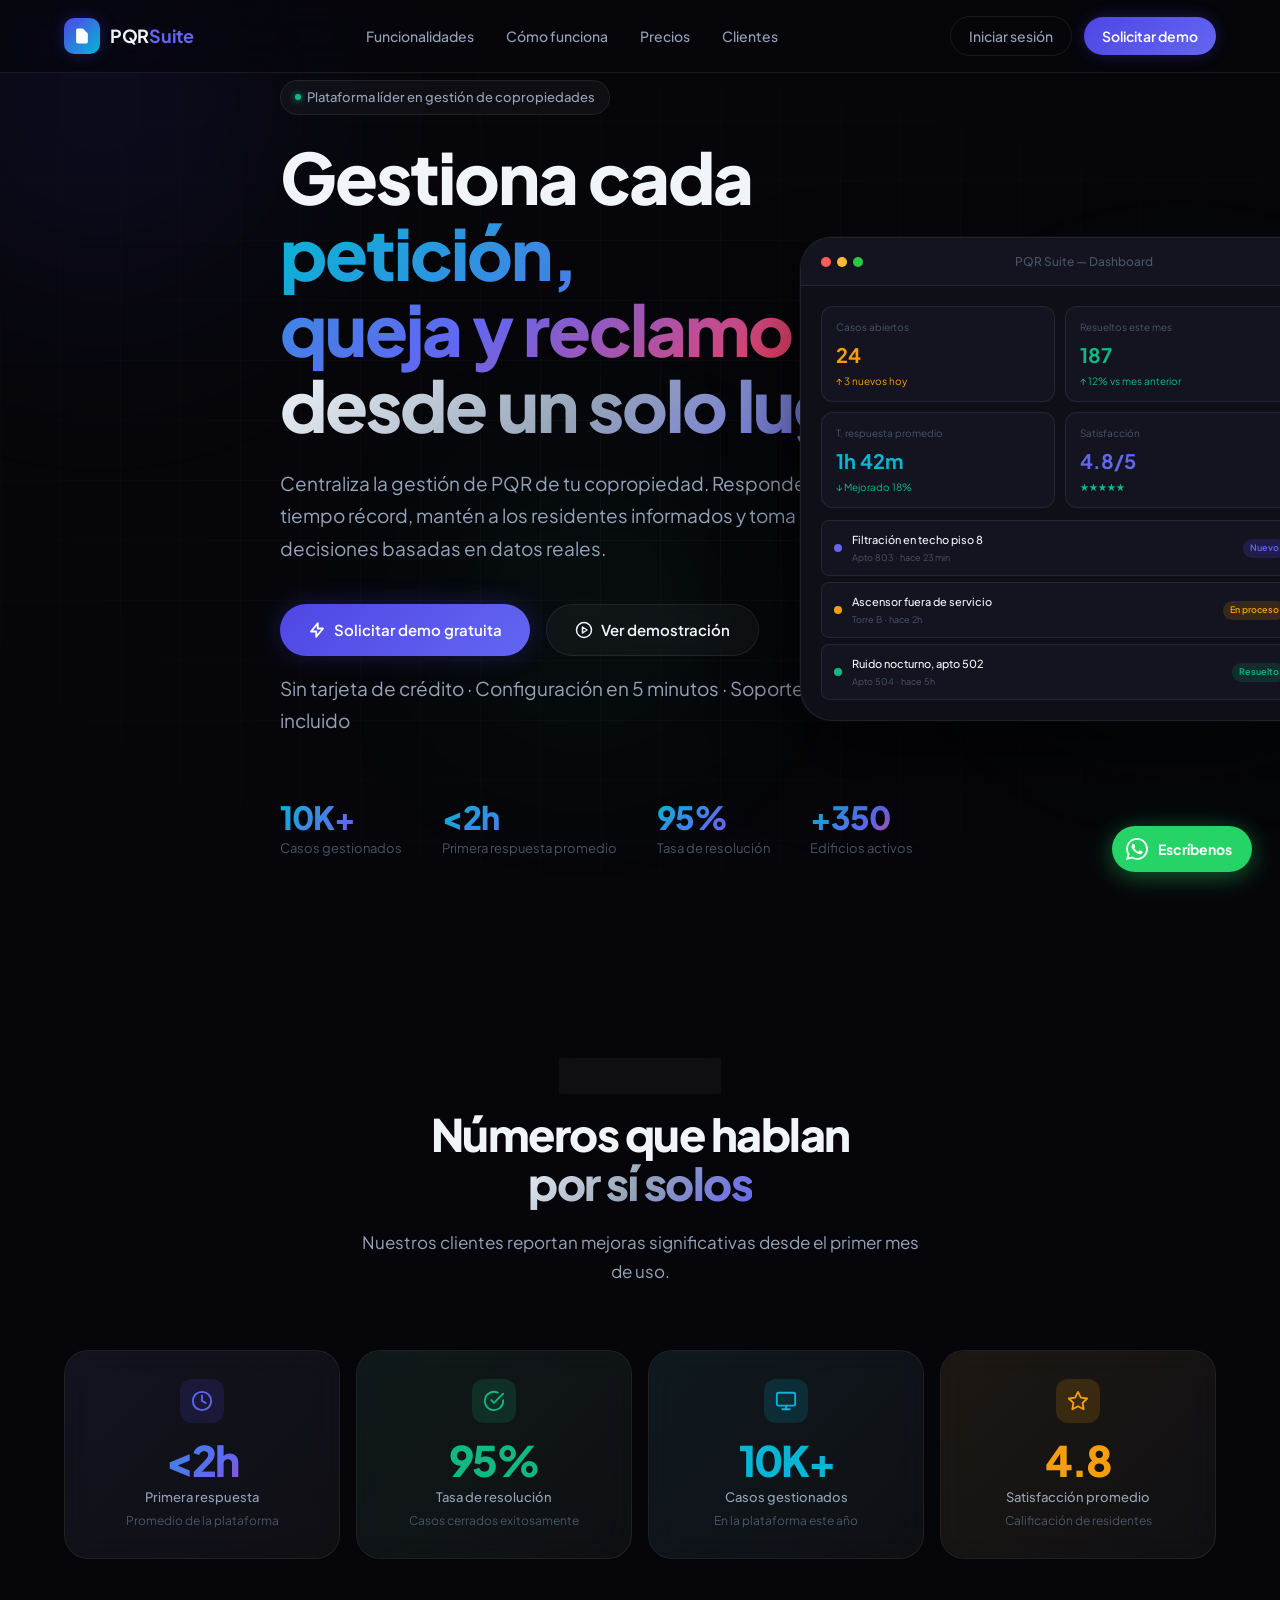
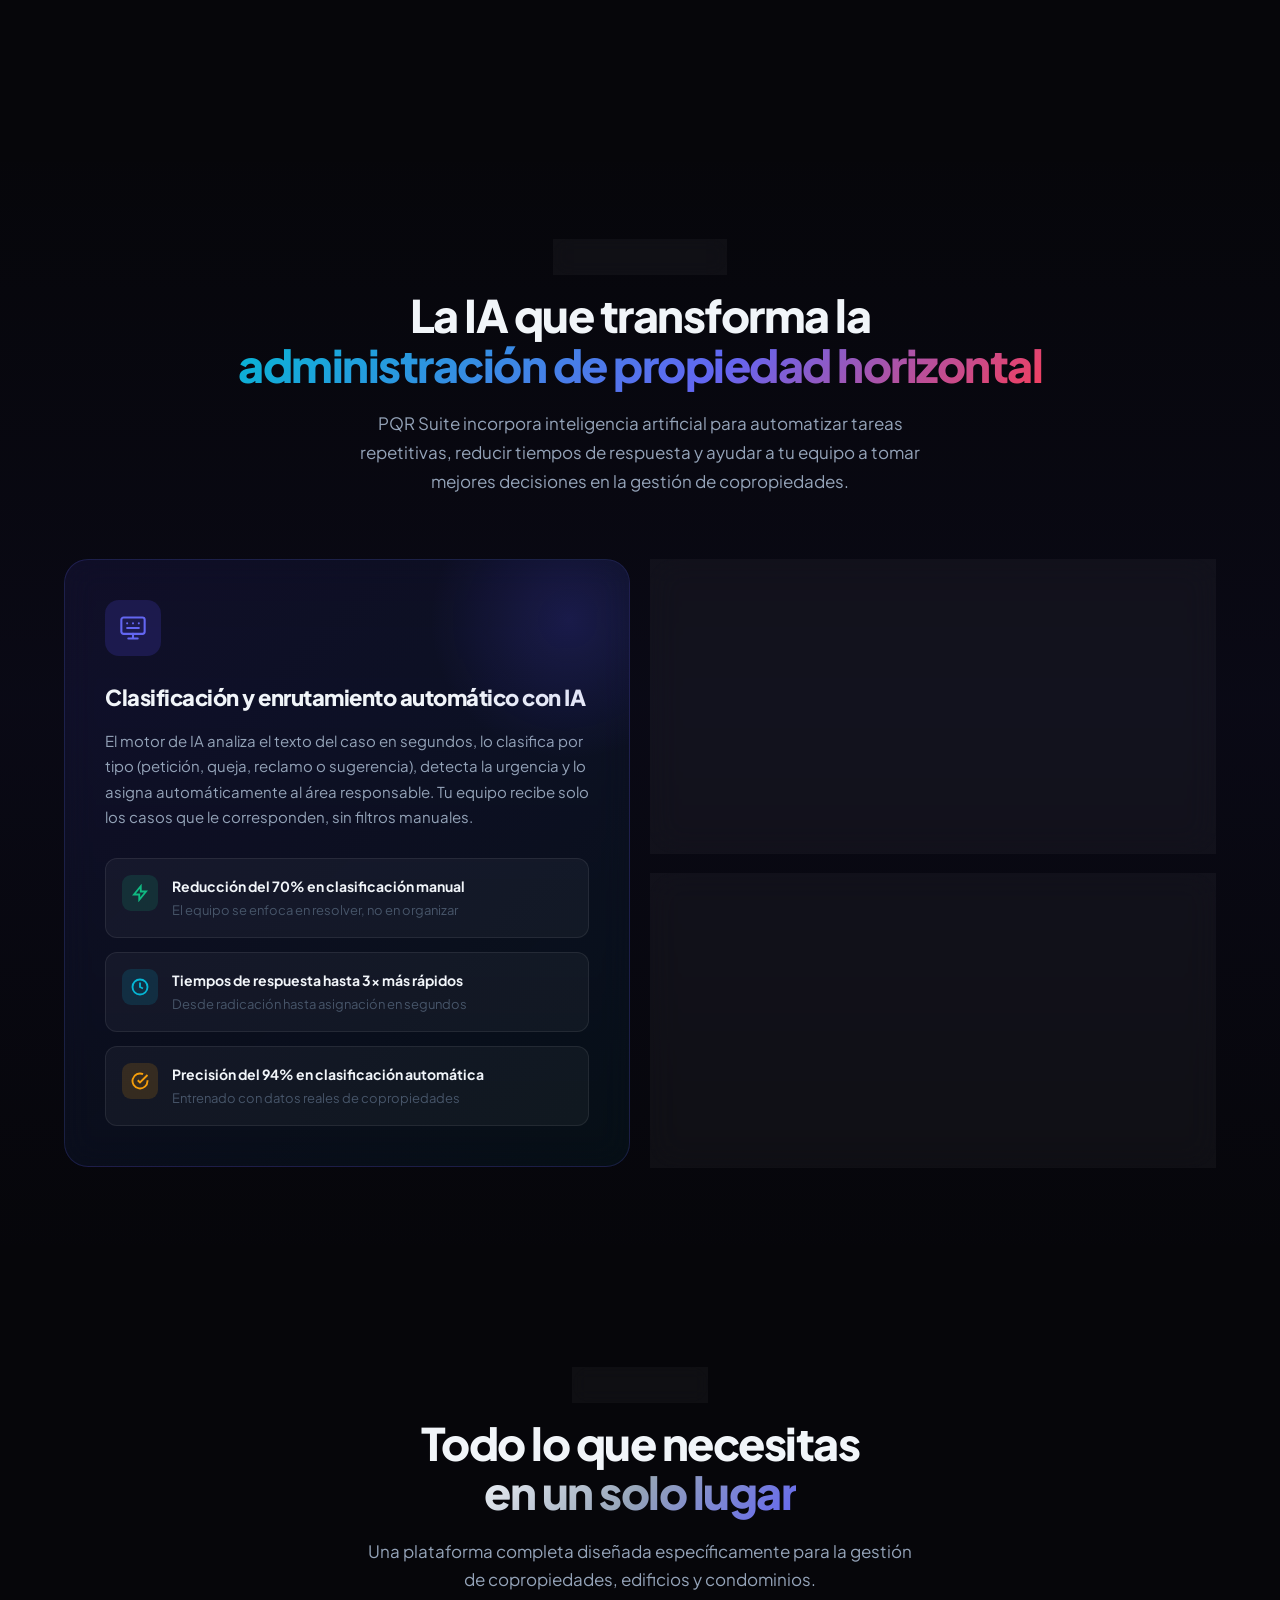
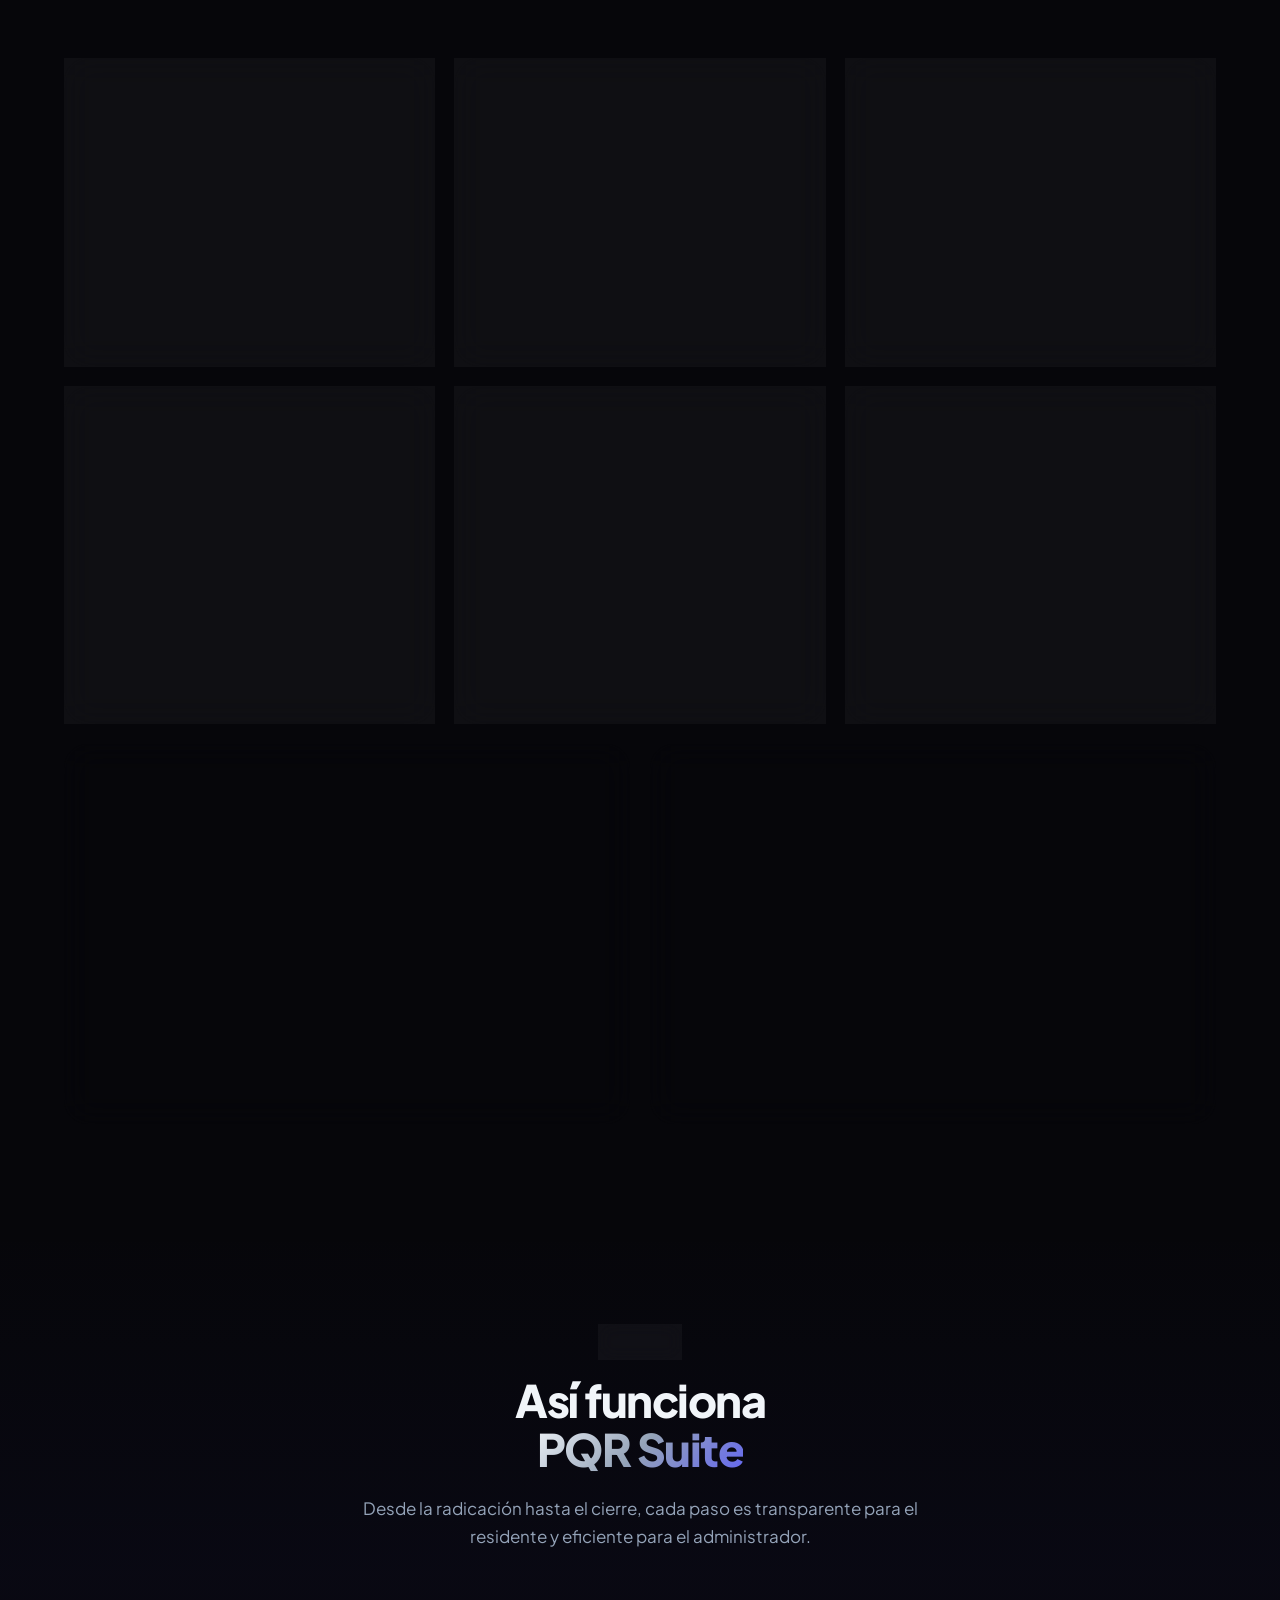
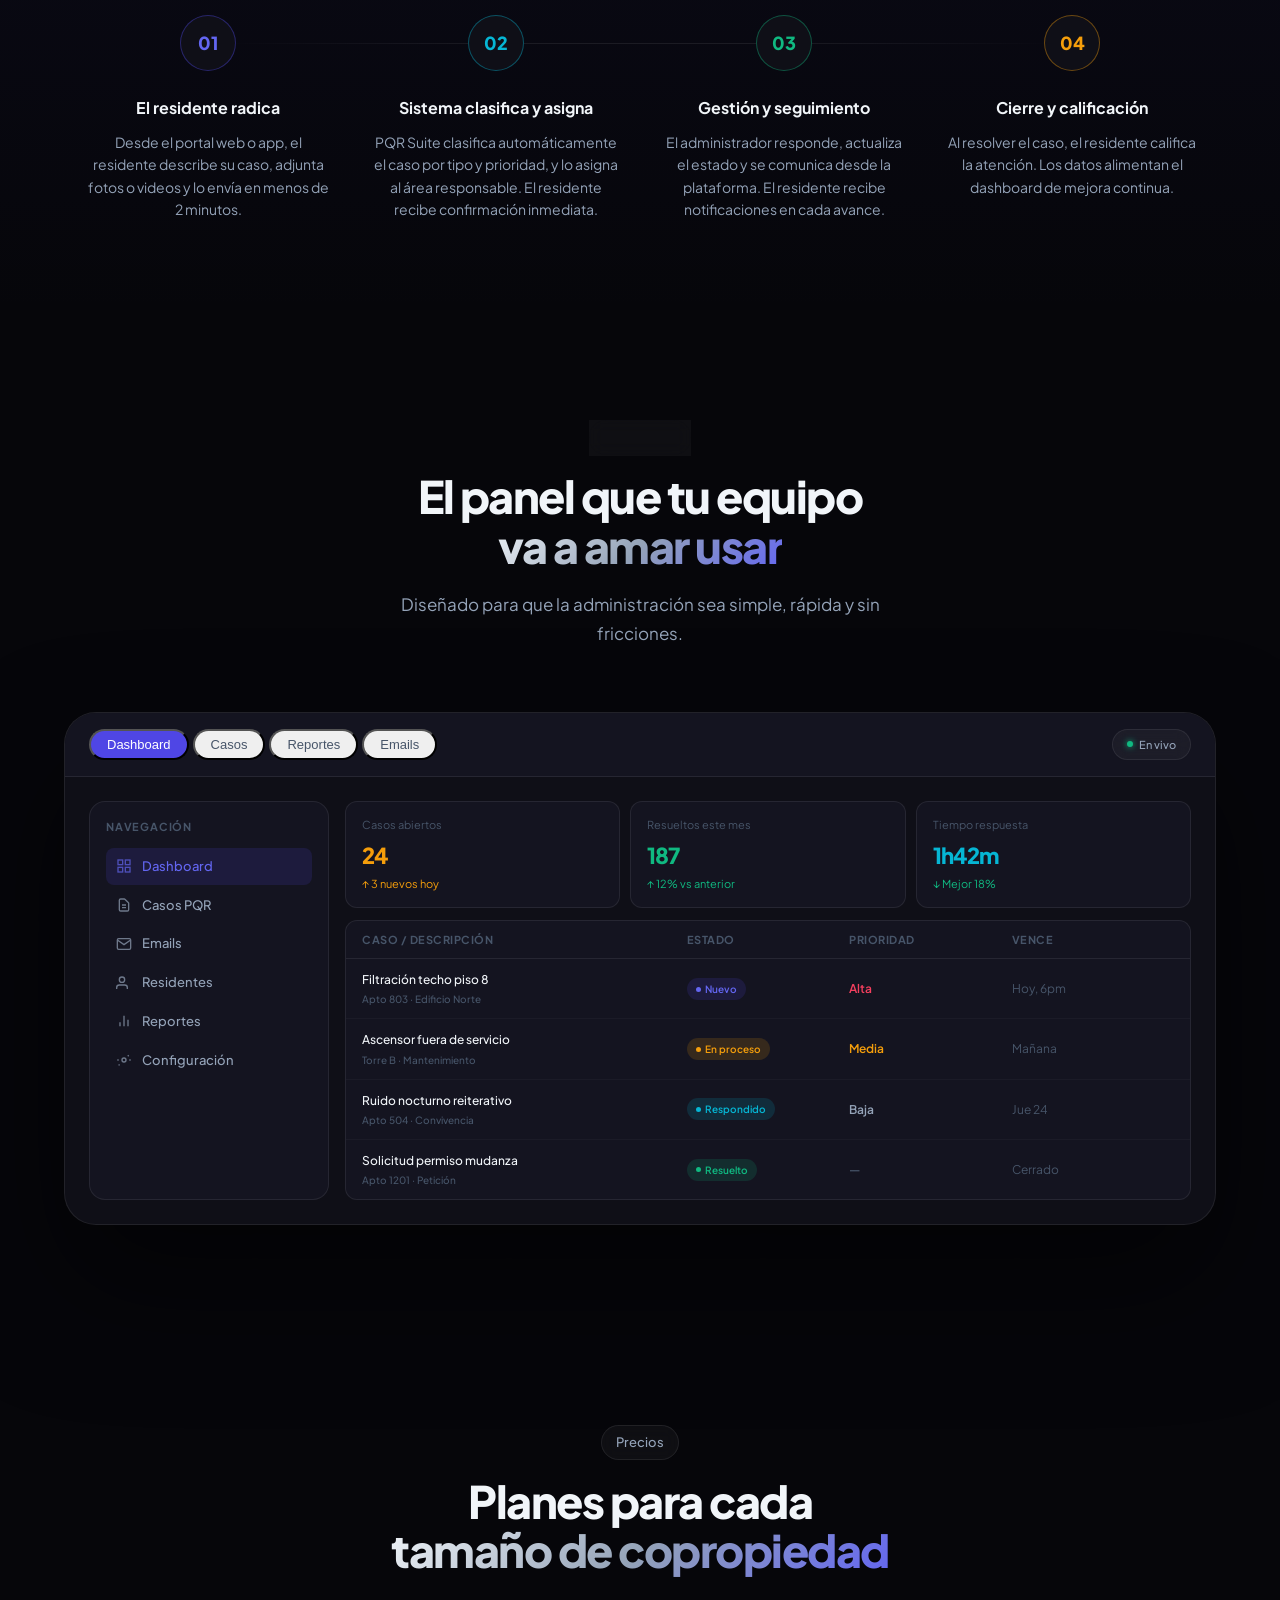
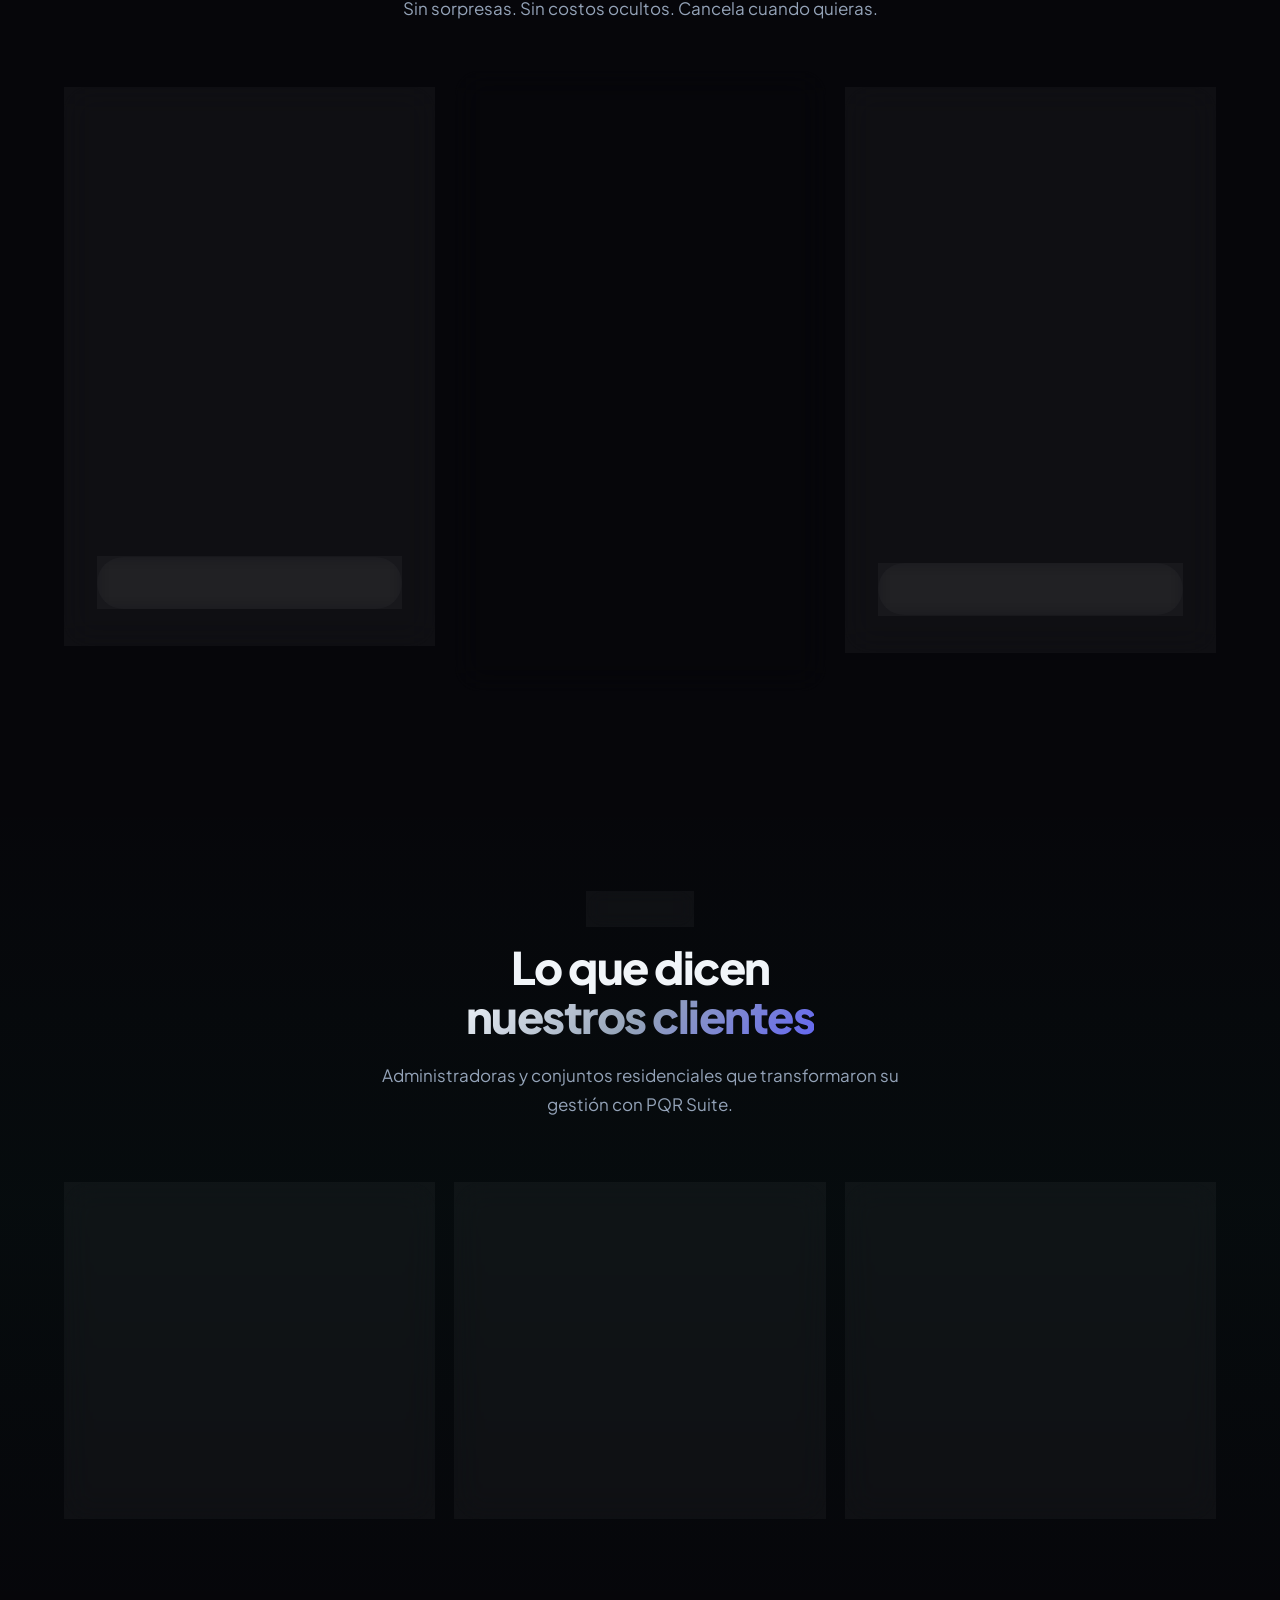
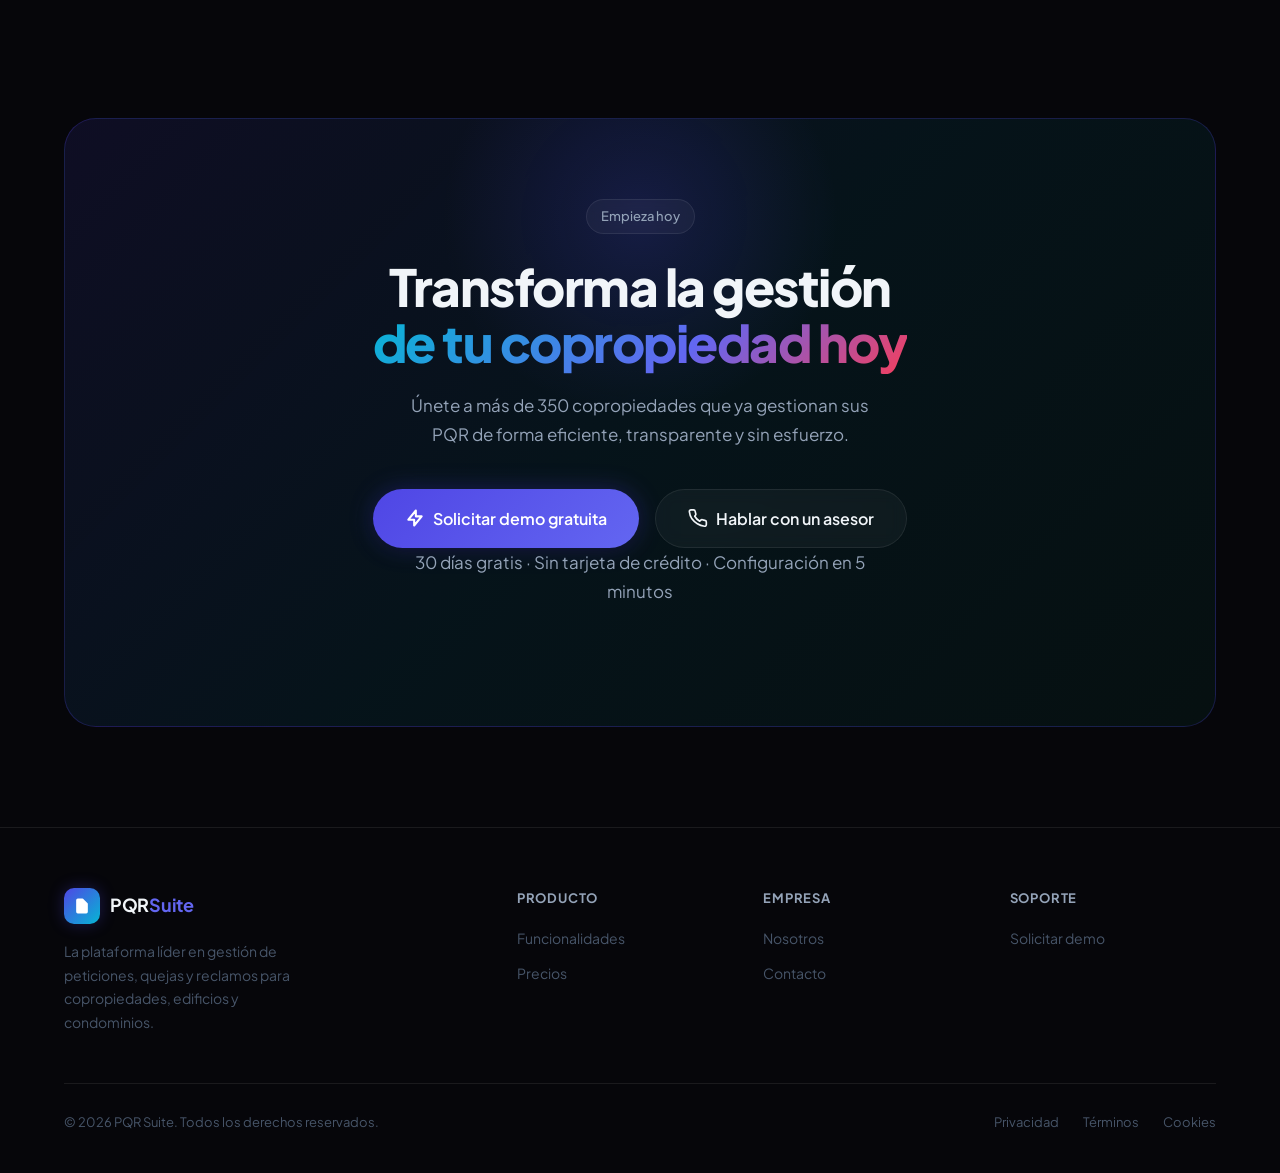
==== commit 1ee69ef9: "improving seo" ====
--- a/index.html
+++ b/index.html
@@ -3,8 +3,66 @@
 <head>
   <meta charset="UTF-8" />
   <meta name="viewport" content="width=device-width, initial-scale=1.0" />
-  <title>PQR Suite — Gestión de Peticiones, Quejas y Reclamos para Copropiedades</title>
-  <meta name="description" content="Plataforma centralizada para gestionar peticiones, quejas y reclamos de copropiedades, edificios y condominios. Respuesta garantizada, métricas en tiempo real.">
+  <title>PQR Suite — Software de Administración de Propiedad Horizontal | Gestión PQR con IA</title>
+  <meta name="description" content="PQR Suite es la plataforma líder en administración de propiedad horizontal. Gestiona peticiones, quejas y reclamos con inteligencia artificial: primera respuesta en menos de 2 horas, métricas en tiempo real y comunicación centralizada para copropiedades, edificios y condominios.">
+  <meta name="keywords" content="administracion de propiedad horizontal, gestion de propiedad horizontal, software copropiedad, PQR copropiedades, peticiones quejas reclamos, administracion edificios, software administradora, gestion conjuntos residenciales, plataforma copropiedad, PQR inteligencia artificial">
+  <meta name="robots" content="index, follow">
+  <meta name="author" content="PQR Suite">
+  <link rel="canonical" href="https://pqrsuite.com/">
+  <link rel="icon" type="image/svg+xml" href="favicon.svg">
+  <link rel="shortcut icon" href="favicon.svg">
+  <meta name="geo.region" content="CO">
+  <meta name="language" content="es">
+
+  <!-- Open Graph -->
+  <meta property="og:type" content="website">
+  <meta property="og:url" content="https://pqrsuite.com/">
+  <meta property="og:title" content="PQR Suite — Software de Administración de Propiedad Horizontal con IA">
+  <meta property="og:description" content="Gestiona peticiones, quejas y reclamos de tu copropiedad con inteligencia artificial. Primera respuesta garantizada en menos de 2 horas. Prueba gratis 30 días.">
+  <meta property="og:image" content="https://pqrsuite.com/og-image.png">
+  <meta property="og:locale" content="es_CO">
+  <meta property="og:site_name" content="PQR Suite">
+
+  <!-- Twitter Card -->
+  <meta name="twitter:card" content="summary_large_image">
+  <meta name="twitter:title" content="PQR Suite — Administración de Propiedad Horizontal con IA">
+  <meta name="twitter:description" content="Centraliza la gestión de PQR de tu copropiedad. IA para clasificar casos, respuesta en &lt;2h y métricas en tiempo real.">
+  <meta name="twitter:image" content="https://pqrsuite.com/og-image.png">
+
+  <!-- Schema.org structured data -->
+  <script type="application/ld+json">
+  {
+    "@context": "https://schema.org",
+    "@type": "SoftwareApplication",
+    "name": "PQR Suite",
+    "applicationCategory": "BusinessApplication",
+    "operatingSystem": "Web",
+    "description": "Software de administración de propiedad horizontal para gestionar peticiones, quejas y reclamos con inteligencia artificial. Solución centralizada para copropiedades, edificios y conjuntos residenciales.",
+    "url": "https://pqrsuite.com",
+    "inLanguage": "es",
+    "offers": {
+      "@type": "AggregateOffer",
+      "lowPrice": "99",
+      "highPrice": "249",
+      "priceCurrency": "USD",
+      "offerCount": "3"
+    },
+    "aggregateRating": {
+      "@type": "AggregateRating",
+      "ratingValue": "4.8",
+      "reviewCount": "350",
+      "bestRating": "5"
+    },
+    "featureList": [
+      "Gestión de peticiones quejas y reclamos",
+      "Administración de propiedad horizontal",
+      "Inteligencia artificial para clasificación de casos",
+      "Portal del residente",
+      "Notificaciones automáticas",
+      "Reportes y analítica avanzada"
+    ]
+  }
+  </script>
   <!-- Google tag (gtag.js) -->
   <script async src="https://www.googletagmanager.com/gtag/js?id=G-RET8SDQNM5"></script>
   <script>
@@ -635,6 +693,8 @@
       .hero-visual { display: none; }
       .metrics-grid { grid-template-columns: repeat(2, 1fr); }
       .features-grid { grid-template-columns: repeat(2, 1fr); }
+      .ai-grid { grid-template-columns: 1fr !important; }
+      .ai-grid > .glass-card:first-child { grid-row: auto !important; }
       .steps-grid { grid-template-columns: repeat(2, 1fr); gap: 32px; }
       .steps-grid::before { display: none; }
       .demo-dash-grid { grid-template-columns: 1fr; }
@@ -834,20 +894,6 @@
   </div>
 </header>
 
-<!-- ═══════════════════ LOGOS ═══════════════════ -->
-<section class="logos-section" aria-label="Clientes que confían en PQR Suite">
-  <div class="container">
-    <p class="logos-label">Confiado por las mejores administradoras del país</p>
-    <div class="logos-track" role="list">
-      <span class="logo-item" role="listitem">Grupo Inmobiliario</span>
-      <span class="logo-item" role="listitem">Admin Central</span>
-      <span class="logo-item" role="listitem">Torres Norte</span>
-      <span class="logo-item" role="listitem">Gestión PH</span>
-      <span class="logo-item" role="listitem">Copropiedad360</span>
-      <span class="logo-item" role="listitem">Residences Corp</span>
-    </div>
-  </div>
-</section>
 
 <!-- ═══════════════════ METRICS ═══════════════════ -->
 <section class="section" id="metrics" aria-labelledby="metrics-heading">
@@ -894,6 +940,97 @@
         <div class="metric-label">Satisfacción promedio</div>
         <div class="metric-sublabel">Calificación de residentes</div>
       </div>
+    </div>
+  </div>
+</section>
+
+<!-- ═══════════════════ AI SECTION ═══════════════════ -->
+<section class="section" id="ia" style="background:linear-gradient(180deg,transparent 0%,rgba(79,70,229,0.05) 50%,transparent 100%)" aria-labelledby="ai-heading">
+  <div class="container">
+    <div class="section-header fade-up">
+      <span class="badge" style="border-color:rgba(99,102,241,0.3);color:var(--accent-light)">
+        <svg width="12" height="12" viewBox="0 0 24 24" fill="none" stroke="currentColor" stroke-width="2.5" aria-hidden="true"><path d="M12 2a10 10 0 1 0 10 10"/><path d="M12 6v6l4 2"/><circle cx="18" cy="5" r="3" fill="currentColor"/></svg>
+        Inteligencia Artificial
+      </span>
+      <h2 id="ai-heading">La IA que transforma la<br><span class="gradient-text-accent">administración de propiedad horizontal</span></h2>
+      <p>PQR Suite incorpora inteligencia artificial para automatizar tareas repetitivas, reducir tiempos de respuesta y ayudar a tu equipo a tomar mejores decisiones en la gestión de copropiedades.</p>
+    </div>
+
+    <div style="display:grid;grid-template-columns:1fr 1fr;gap:20px" class="ai-grid">
+
+      <!-- Left column: large card -->
+      <div class="glass-card fade-up" style="padding:40px;position:relative;overflow:hidden;background:linear-gradient(135deg,rgba(79,70,229,0.1) 0%,rgba(6,182,212,0.05) 100%);border-color:rgba(99,102,241,0.2);grid-row:span 2">
+        <div style="position:absolute;top:-80px;right:-80px;width:280px;height:280px;border-radius:50%;background:radial-gradient(circle,rgba(79,70,229,0.2) 0%,transparent 70%);pointer-events:none" aria-hidden="true"></div>
+
+        <div style="display:inline-flex;align-items:center;justify-content:center;width:56px;height:56px;border-radius:14px;background:rgba(79,70,229,0.2);margin-bottom:24px" aria-hidden="true">
+          <svg width="28" height="28" viewBox="0 0 24 24" fill="none" stroke="var(--accent-light)" stroke-width="1.8" stroke-linecap="round" stroke-linejoin="round"><rect x="2" y="3" width="20" height="14" rx="2"/><path d="M8 21h8m-4-4v4"/><path d="M7 8h.01M12 8h.01M17 8h.01M7 12h10"/></svg>
+        </div>
+
+        <h3 style="font-size:22px;font-weight:800;letter-spacing:-0.5px;margin-bottom:12px">Clasificación y enrutamiento automático con IA</h3>
+        <p style="font-size:15px;color:var(--text-secondary);line-height:1.7;margin-bottom:28px">
+          El motor de IA analiza el texto del caso en segundos, lo clasifica por tipo (petición, queja, reclamo o sugerencia), detecta la urgencia y lo asigna automáticamente al área responsable. Tu equipo recibe solo los casos que le corresponden, sin filtros manuales.
+        </p>
+
+        <div style="display:flex;flex-direction:column;gap:14px">
+          <div style="display:flex;align-items:flex-start;gap:14px;padding:16px;background:rgba(255,255,255,0.04);border:1px solid var(--glass-border);border-radius:12px">
+            <div style="width:36px;height:36px;border-radius:9px;background:rgba(16,185,129,0.15);display:flex;align-items:center;justify-content:center;flex-shrink:0" aria-hidden="true">
+              <svg width="18" height="18" viewBox="0 0 24 24" fill="none" stroke="var(--emerald)" stroke-width="2.5"><path d="M13 10V3L4 14h7v7l9-11h-7z"/></svg>
+            </div>
+            <div>
+              <div style="font-size:14px;font-weight:700;margin-bottom:3px">Reducción del 70% en clasificación manual</div>
+              <div style="font-size:13px;color:var(--text-muted)">El equipo se enfoca en resolver, no en organizar</div>
+            </div>
+          </div>
+          <div style="display:flex;align-items:flex-start;gap:14px;padding:16px;background:rgba(255,255,255,0.04);border:1px solid var(--glass-border);border-radius:12px">
+            <div style="width:36px;height:36px;border-radius:9px;background:rgba(6,182,212,0.15);display:flex;align-items:center;justify-content:center;flex-shrink:0" aria-hidden="true">
+              <svg width="18" height="18" viewBox="0 0 24 24" fill="none" stroke="var(--cyan)" stroke-width="2.5"><circle cx="12" cy="12" r="10"/><polyline points="12 6 12 12 16 14"/></svg>
+            </div>
+            <div>
+              <div style="font-size:14px;font-weight:700;margin-bottom:3px">Tiempos de respuesta hasta 3× más rápidos</div>
+              <div style="font-size:13px;color:var(--text-muted)">Desde radicación hasta asignación en segundos</div>
+            </div>
+          </div>
+          <div style="display:flex;align-items:flex-start;gap:14px;padding:16px;background:rgba(255,255,255,0.04);border:1px solid var(--glass-border);border-radius:12px">
+            <div style="width:36px;height:36px;border-radius:9px;background:rgba(245,158,11,0.15);display:flex;align-items:center;justify-content:center;flex-shrink:0" aria-hidden="true">
+              <svg width="18" height="18" viewBox="0 0 24 24" fill="none" stroke="var(--amber)" stroke-width="2.5"><path d="M22 11.08V12a10 10 0 1 1-5.93-9.14"/><polyline points="22 4 12 14.01 9 11.01"/></svg>
+            </div>
+            <div>
+              <div style="font-size:14px;font-weight:700;margin-bottom:3px">Precisión del 94% en clasificación automática</div>
+              <div style="font-size:13px;color:var(--text-muted)">Entrenado con datos reales de copropiedades</div>
+            </div>
+          </div>
+        </div>
+      </div>
+
+      <!-- Right column: 2 small cards -->
+      <div class="glass-card fade-up" style="padding:32px">
+        <div style="display:inline-flex;align-items:center;justify-content:center;width:48px;height:48px;border-radius:12px;background:rgba(16,185,129,0.15);margin-bottom:18px" aria-hidden="true">
+          <svg width="24" height="24" viewBox="0 0 24 24" fill="none" stroke="var(--emerald)" stroke-width="2" stroke-linecap="round" stroke-linejoin="round"><path d="M21 15a2 2 0 0 1-2 2H7l-4 4V5a2 2 0 0 1 2-2h14a2 2 0 0 1 2 2z"/></svg>
+        </div>
+        <h3 style="font-size:17px;font-weight:700;margin-bottom:10px">Respuestas sugeridas por IA</h3>
+        <p style="font-size:14px;color:var(--text-secondary);line-height:1.65">
+          El administrador recibe borradores de respuesta generados automáticamente según el tipo de caso. Aprueba, edita y envía en segundos. Menos tiempo redactando, más tiempo gestionando.
+        </p>
+        <div style="margin-top:16px;display:inline-flex;align-items:center;gap:6px;font-size:12px;font-weight:600;color:var(--emerald)">
+          <svg width="13" height="13" viewBox="0 0 24 24" fill="none" stroke="currentColor" stroke-width="2.5" aria-hidden="true"><polyline points="20 6 9 17 4 12"/></svg>
+          Aprende del estilo de tu copropiedad
+        </div>
+      </div>
+
+      <div class="glass-card fade-up" style="padding:32px">
+        <div style="display:inline-flex;align-items:center;justify-content:center;width:48px;height:48px;border-radius:12px;background:rgba(244,63,94,0.12);margin-bottom:18px" aria-hidden="true">
+          <svg width="24" height="24" viewBox="0 0 24 24" fill="none" stroke="var(--rose)" stroke-width="2" stroke-linecap="round" stroke-linejoin="round"><polyline points="23 6 13.5 15.5 8.5 10.5 1 18"/><polyline points="17 6 23 6 23 12"/></svg>
+        </div>
+        <h3 style="font-size:17px;font-weight:700;margin-bottom:10px">Análisis predictivo e insights</h3>
+        <p style="font-size:14px;color:var(--text-secondary);line-height:1.65">
+          Detecta patrones recurrentes antes de que escalen. La IA identifica zonas problemáticas, épocas de alta demanda y causas raíz, para que puedas actuar de forma preventiva en la gestión de tu propiedad horizontal.
+        </p>
+        <div style="margin-top:16px;display:inline-flex;align-items:center;gap:6px;font-size:12px;font-weight:600;color:var(--rose)">
+          <svg width="13" height="13" viewBox="0 0 24 24" fill="none" stroke="currentColor" stroke-width="2.5" aria-hidden="true"><polyline points="20 6 9 17 4 12"/></svg>
+          Alertas tempranas automáticas
+        </div>
+      </div>
+
     </div>
   </div>
 </section>
@@ -1456,9 +1593,6 @@
         <ul>
           <li><a href="#features">Funcionalidades</a></li>
           <li><a href="#pricing">Precios</a></li>
-          <li><a href="#">Portal del residente</a></li>
-          <li><a href="#">Reportes</a></li>
-          <li><a href="#">API</a></li>
         </ul>
       </div>
 
@@ -1466,9 +1600,6 @@
         <h4>Empresa</h4>
         <ul>
           <li><a href="#">Nosotros</a></li>
-          <li><a href="#">Blog</a></li>
-          <li><a href="#">Carreras</a></li>
-          <li><a href="#">Prensa</a></li>
           <li><a href="#">Contacto</a></li>
         </ul>
       </div>
@@ -1476,10 +1607,6 @@
       <div class="footer-col">
         <h4>Soporte</h4>
         <ul>
-          <li><a href="#">Centro de ayuda</a></li>
-          <li><a href="#">Documentación</a></li>
-          <li><a href="#">Estado del servicio</a></li>
-          <li><a href="#">Comunidad</a></li>
           <li><a href="#">Solicitar demo</a></li>
         </ul>
       </div>
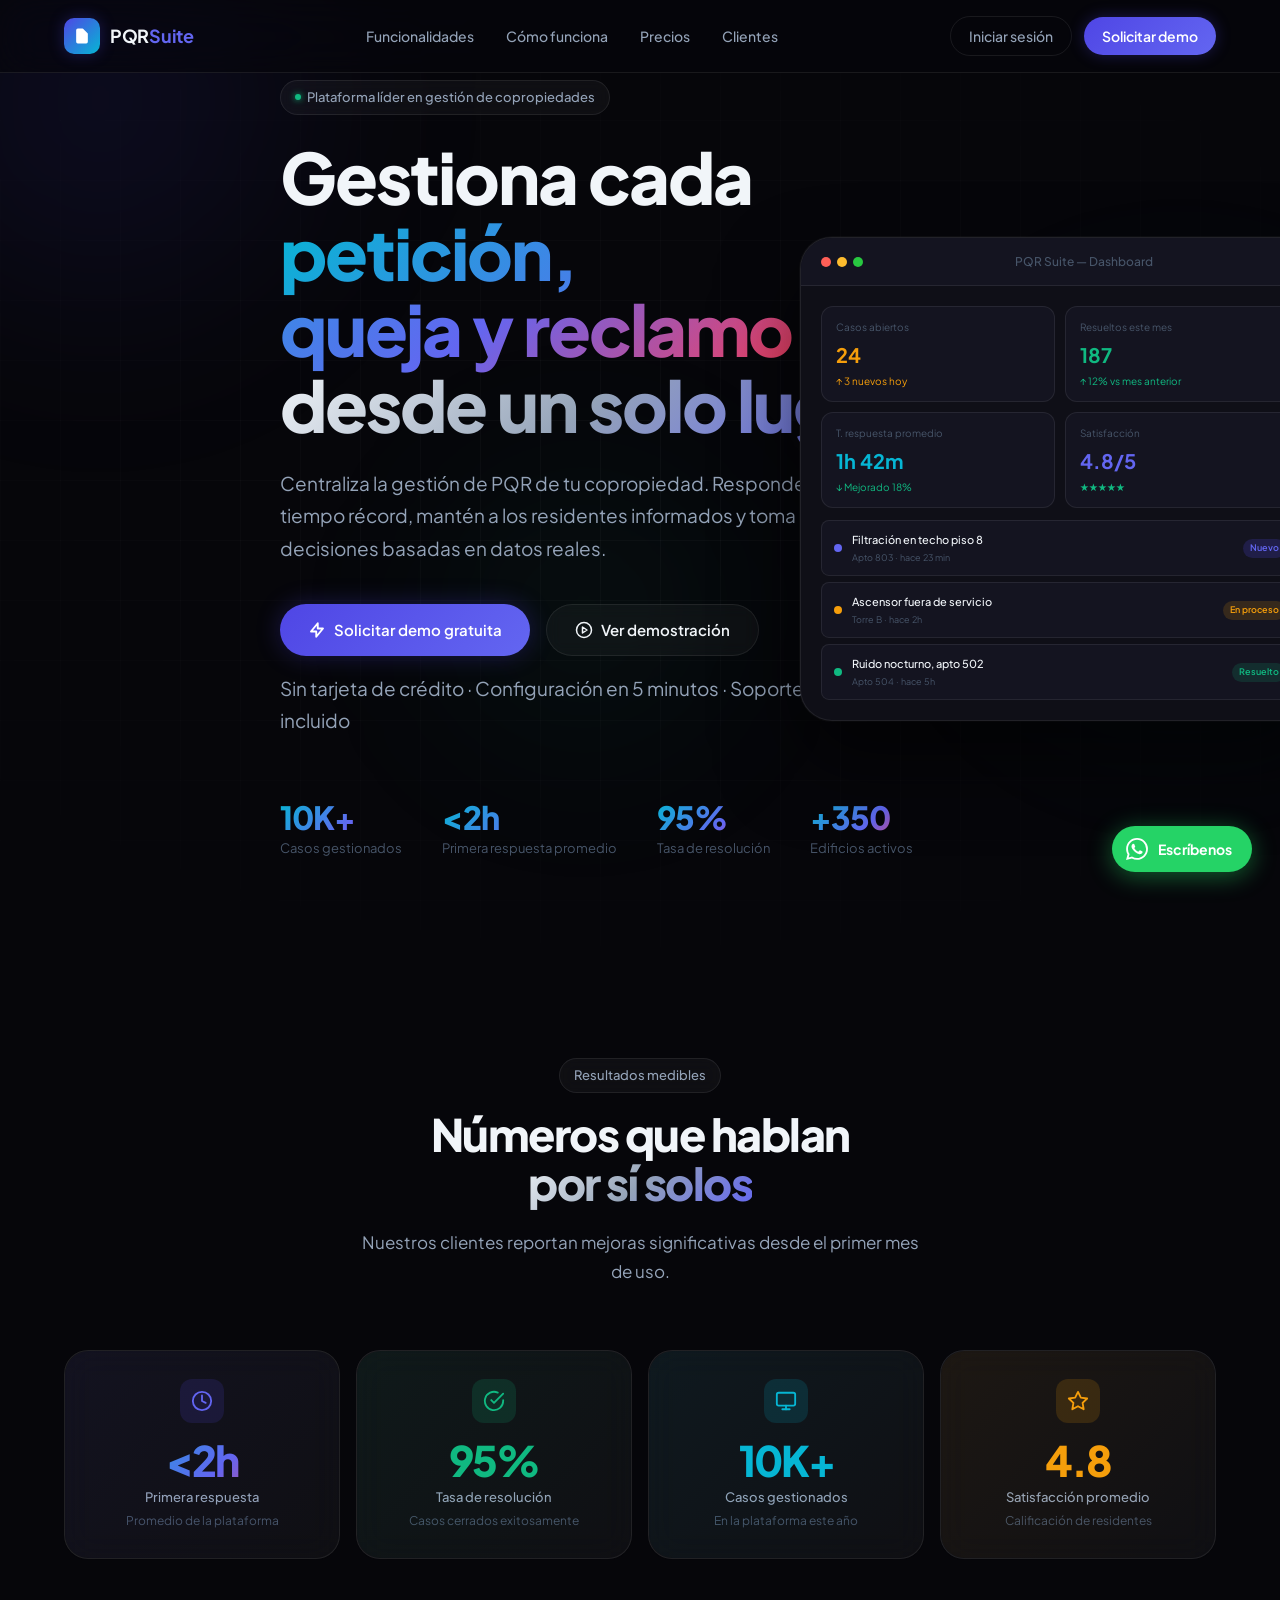
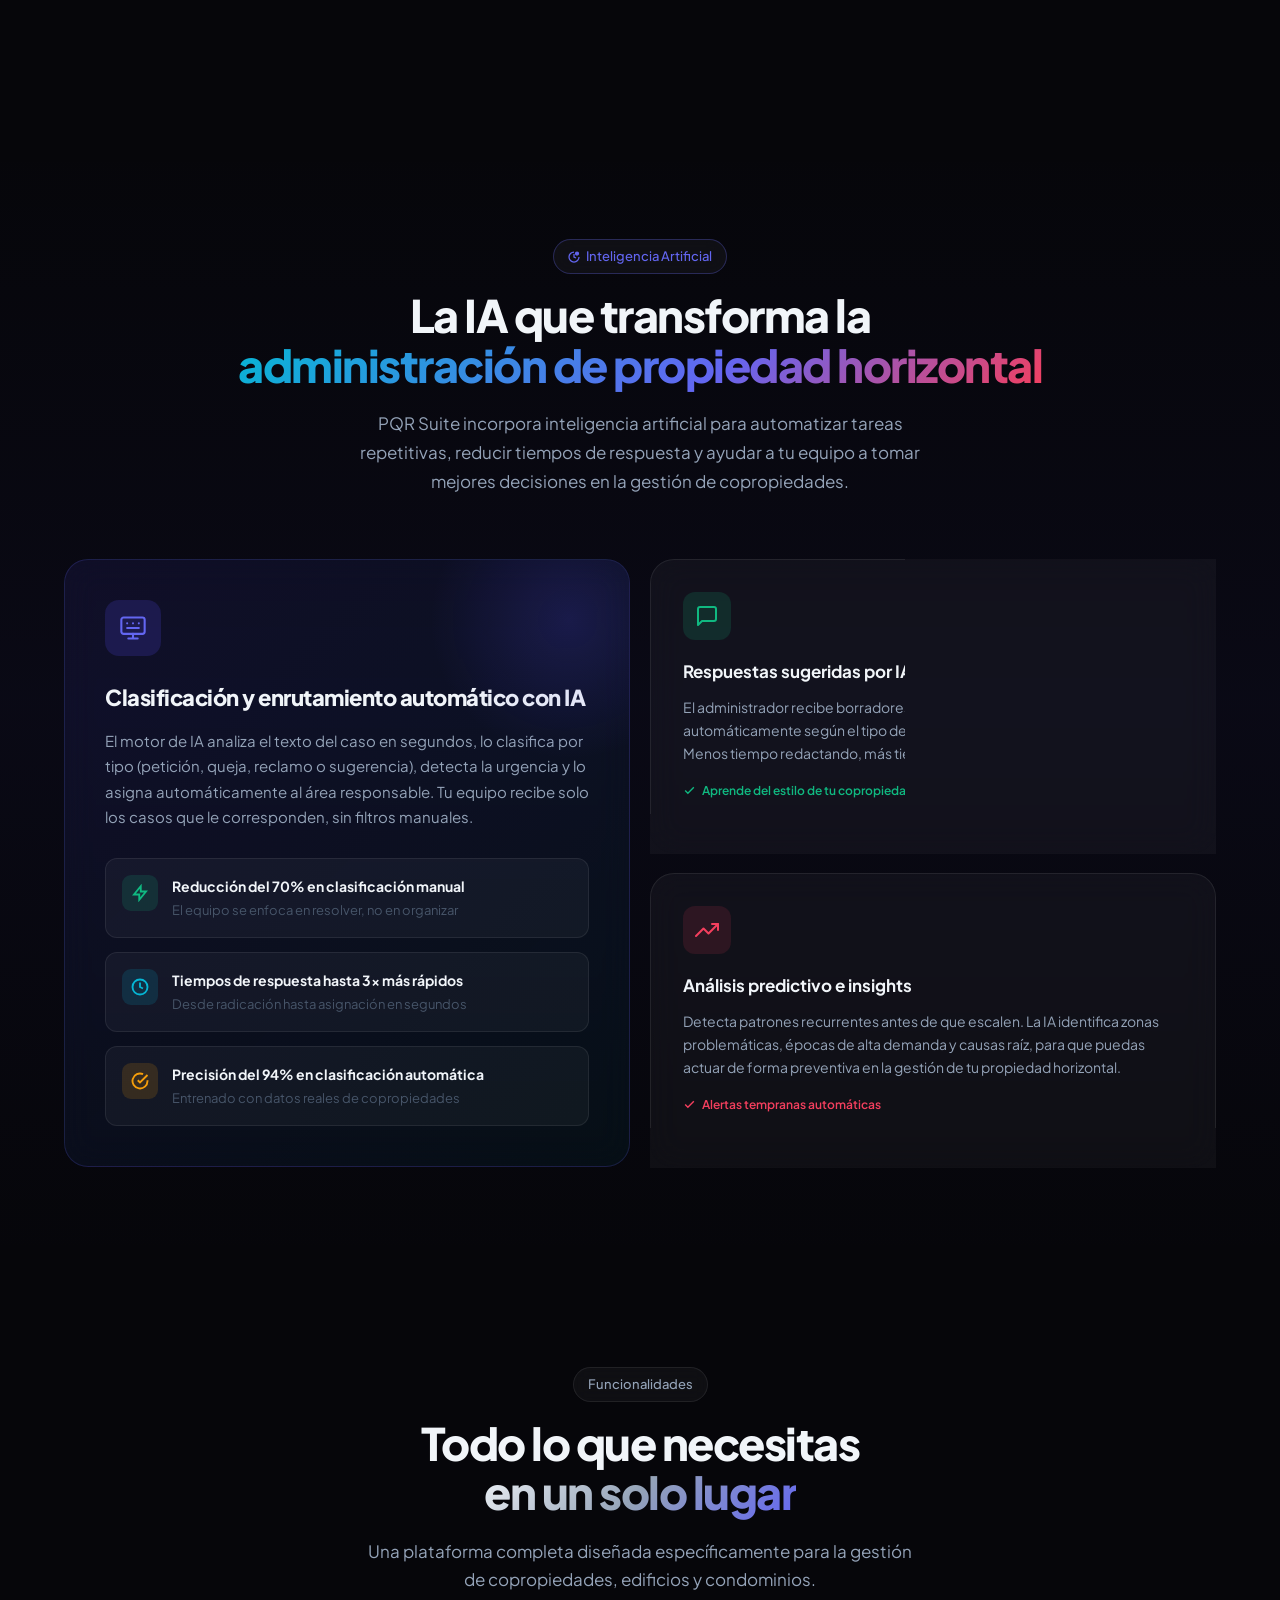
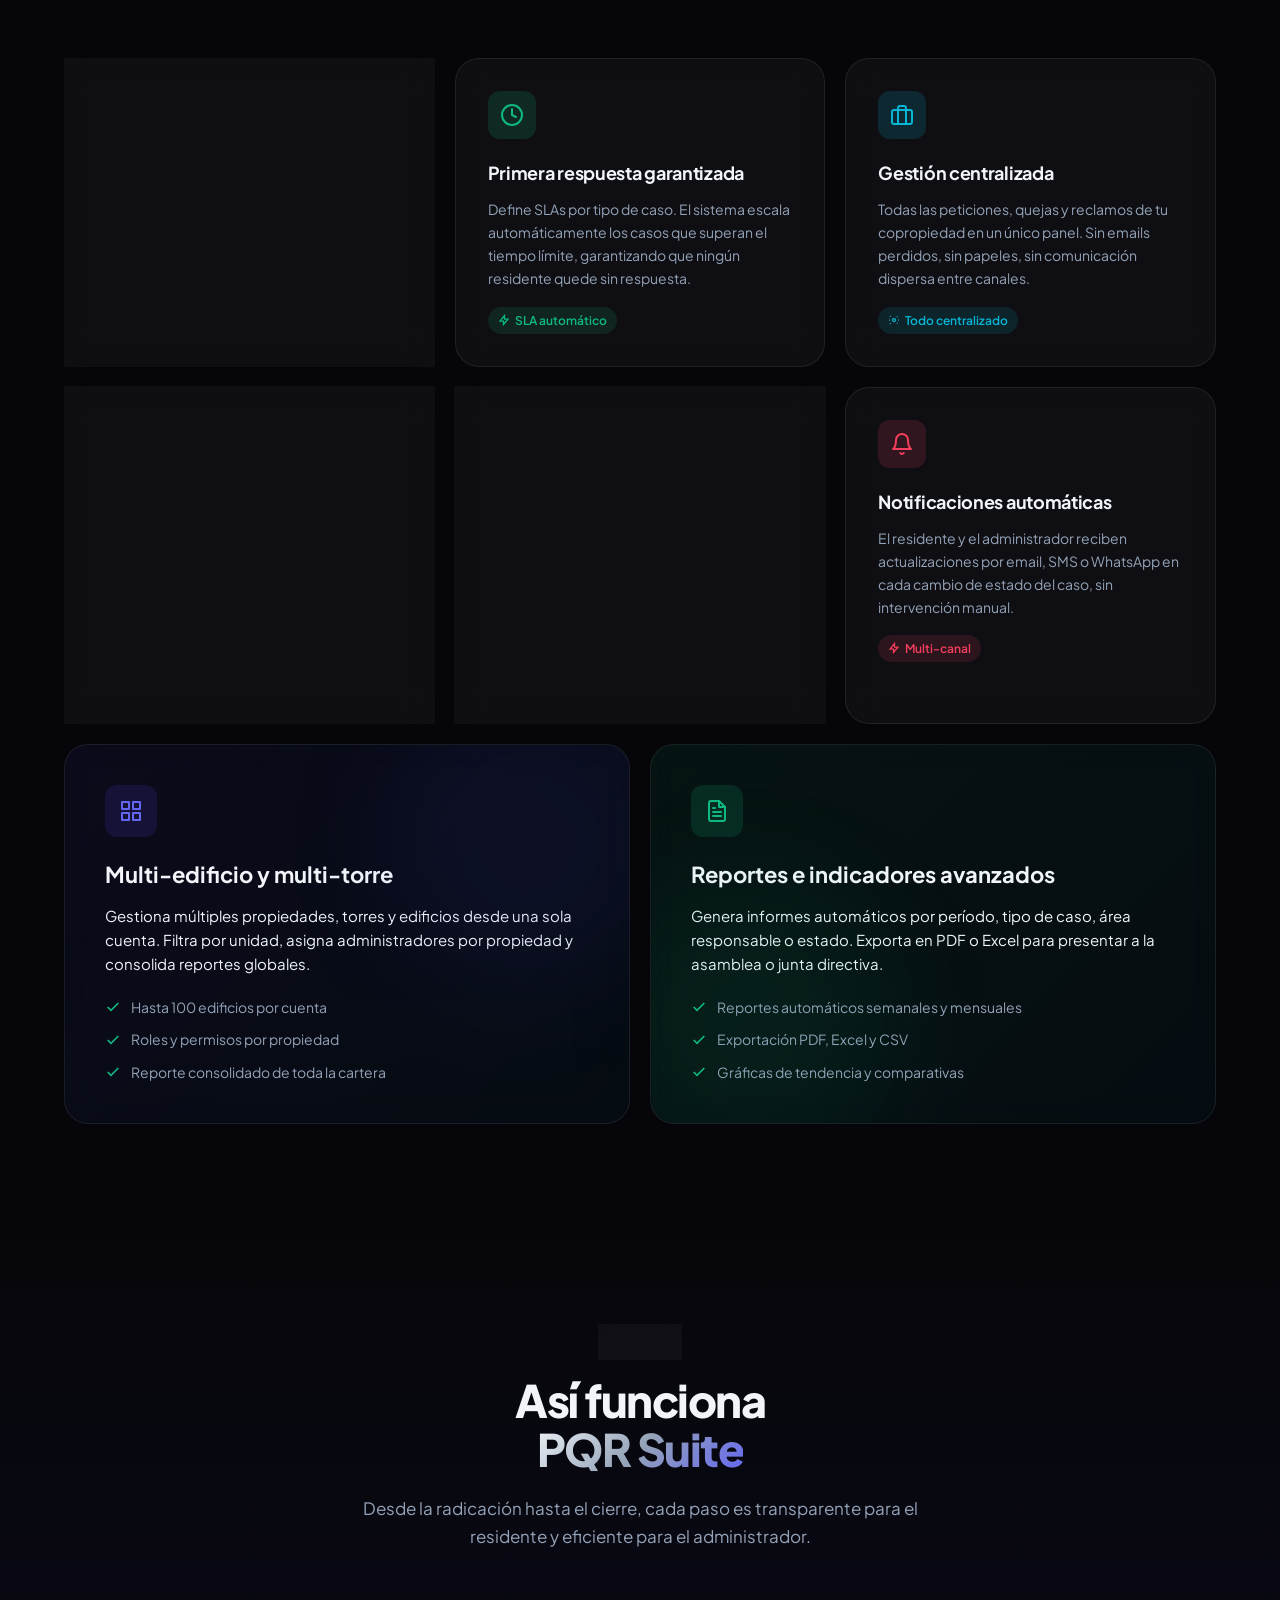
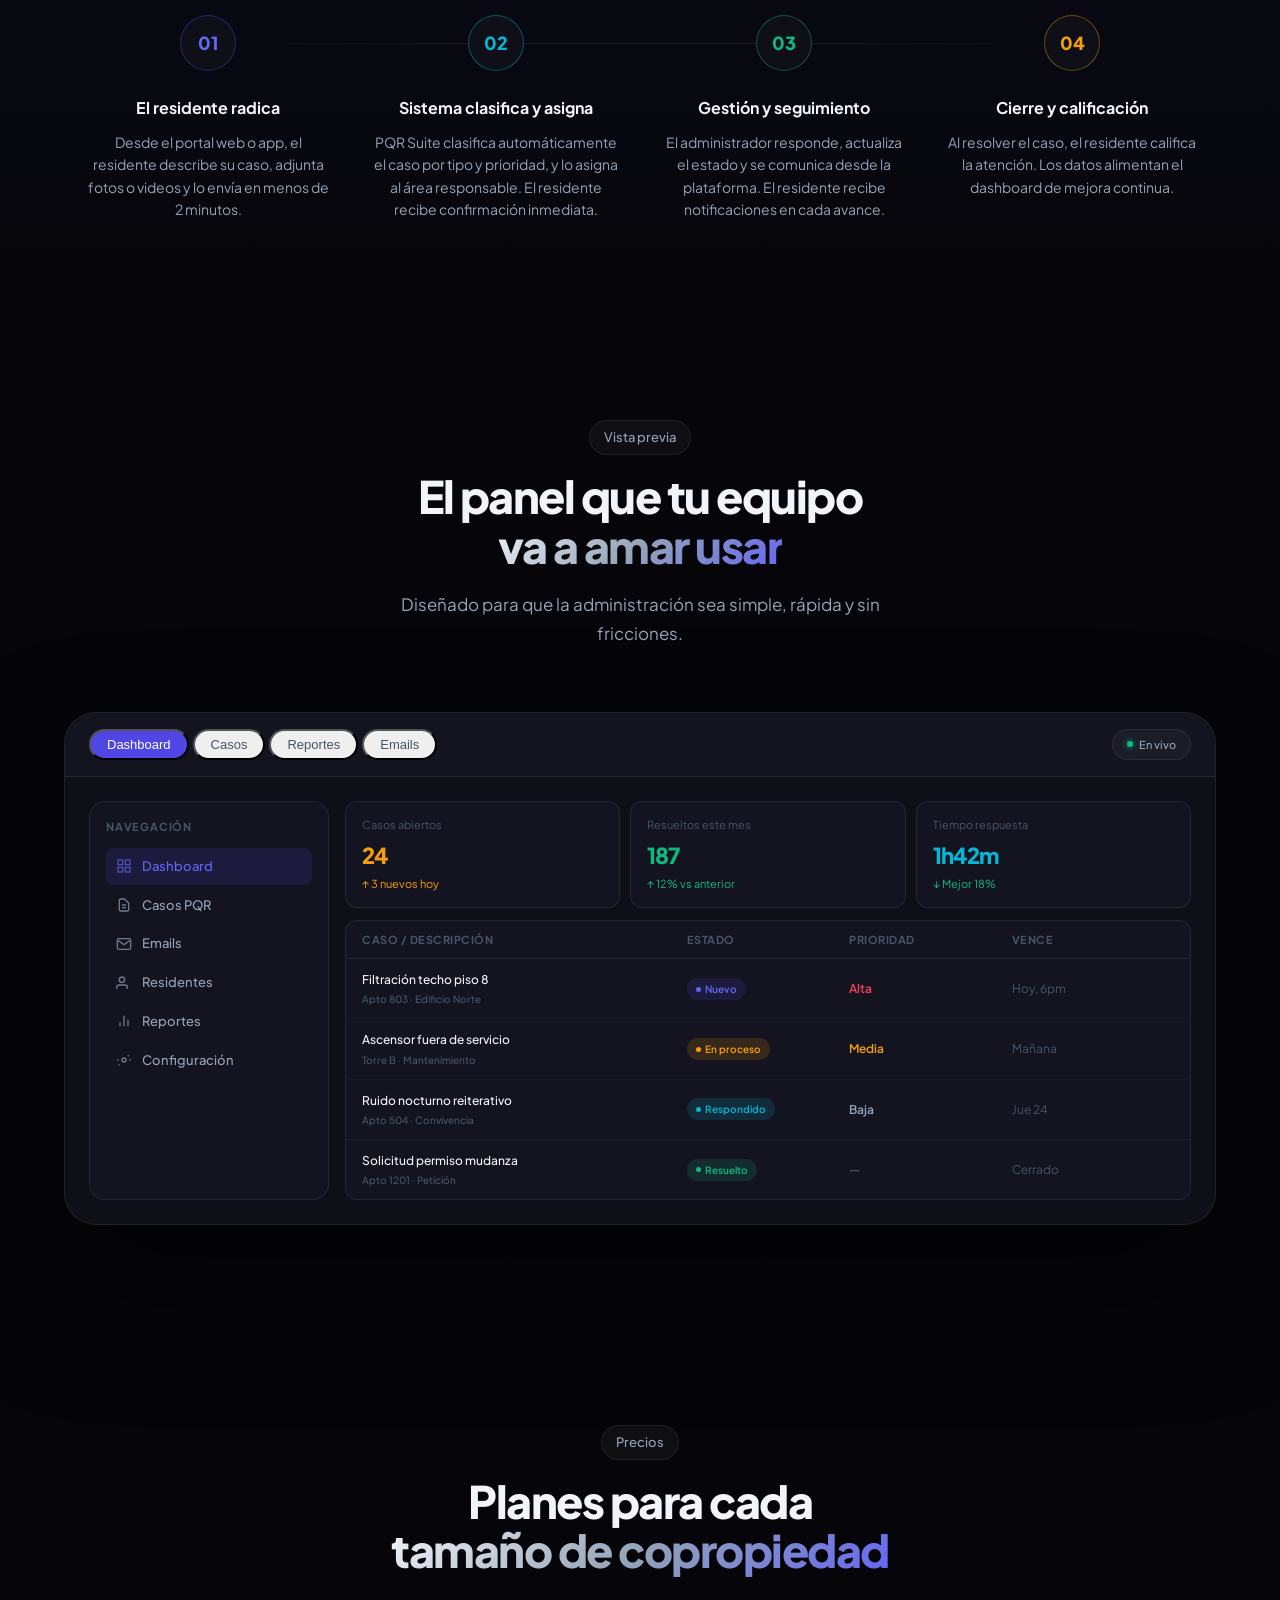
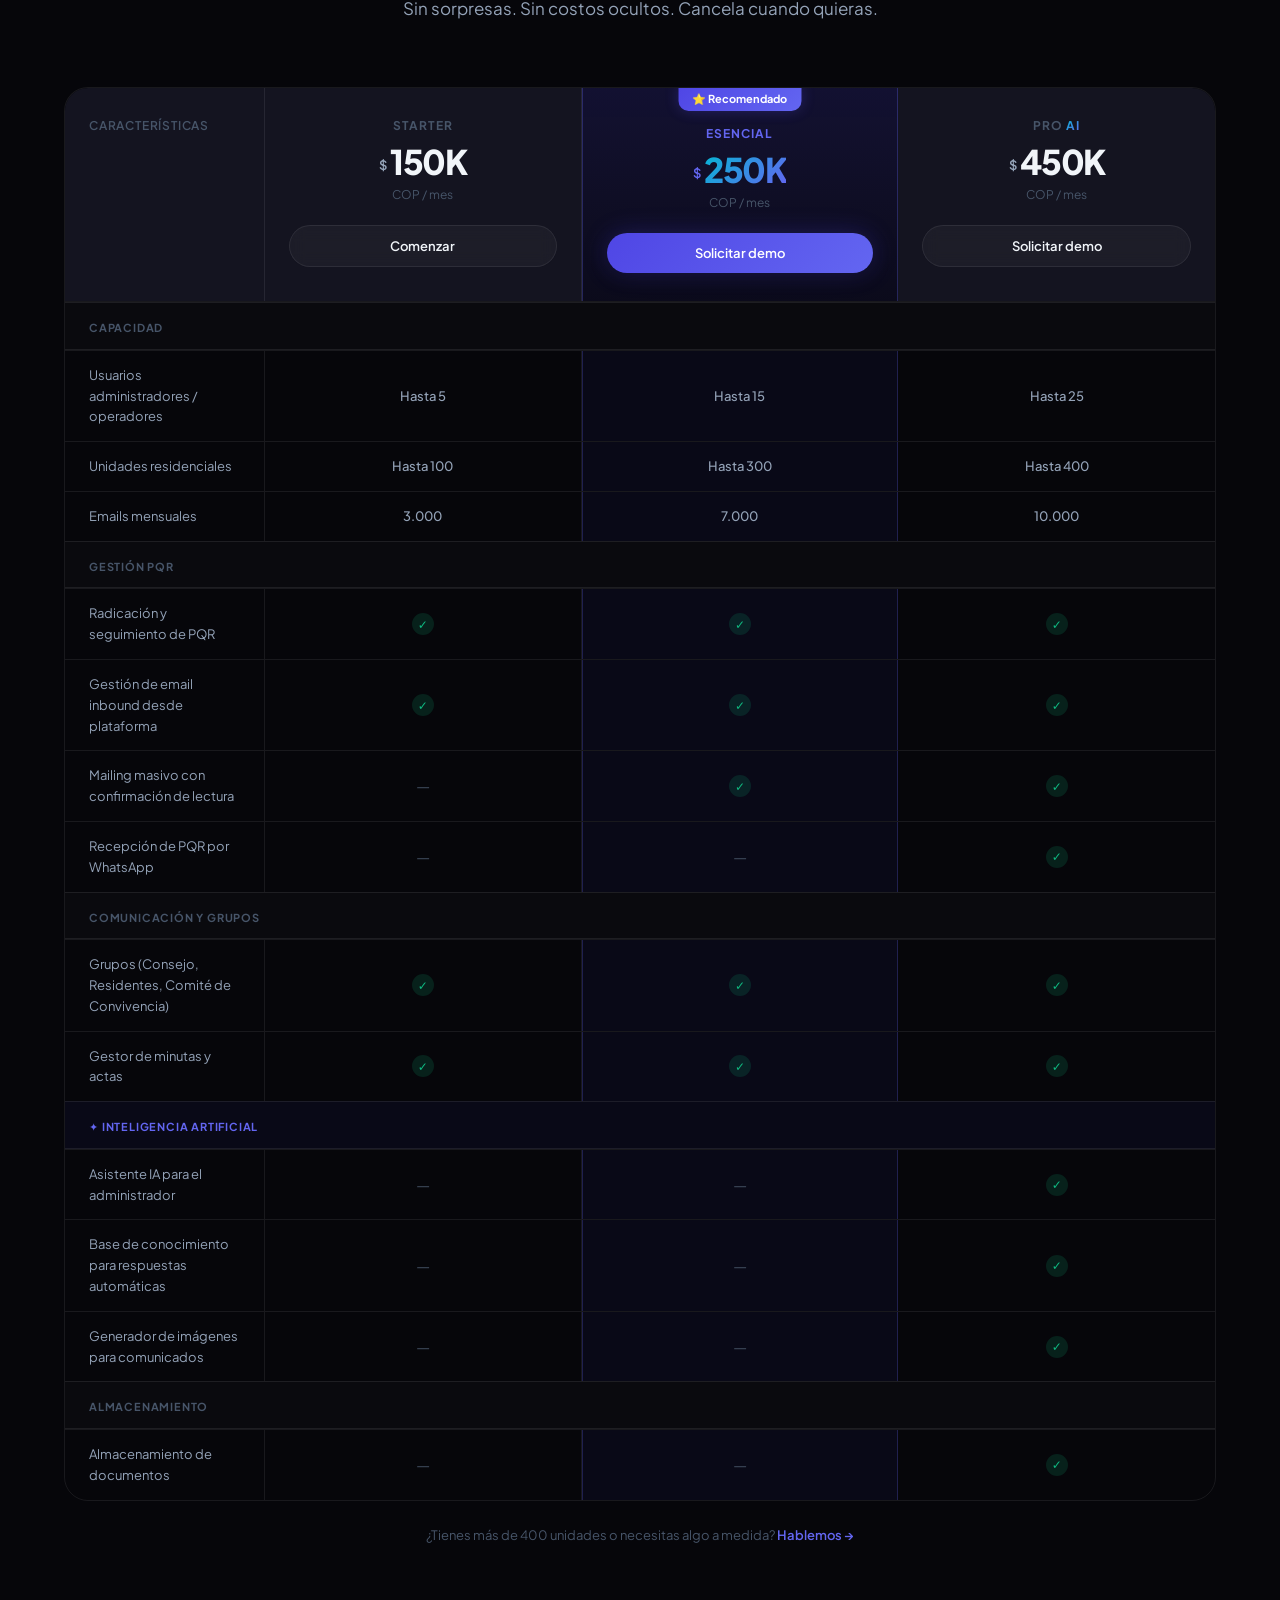
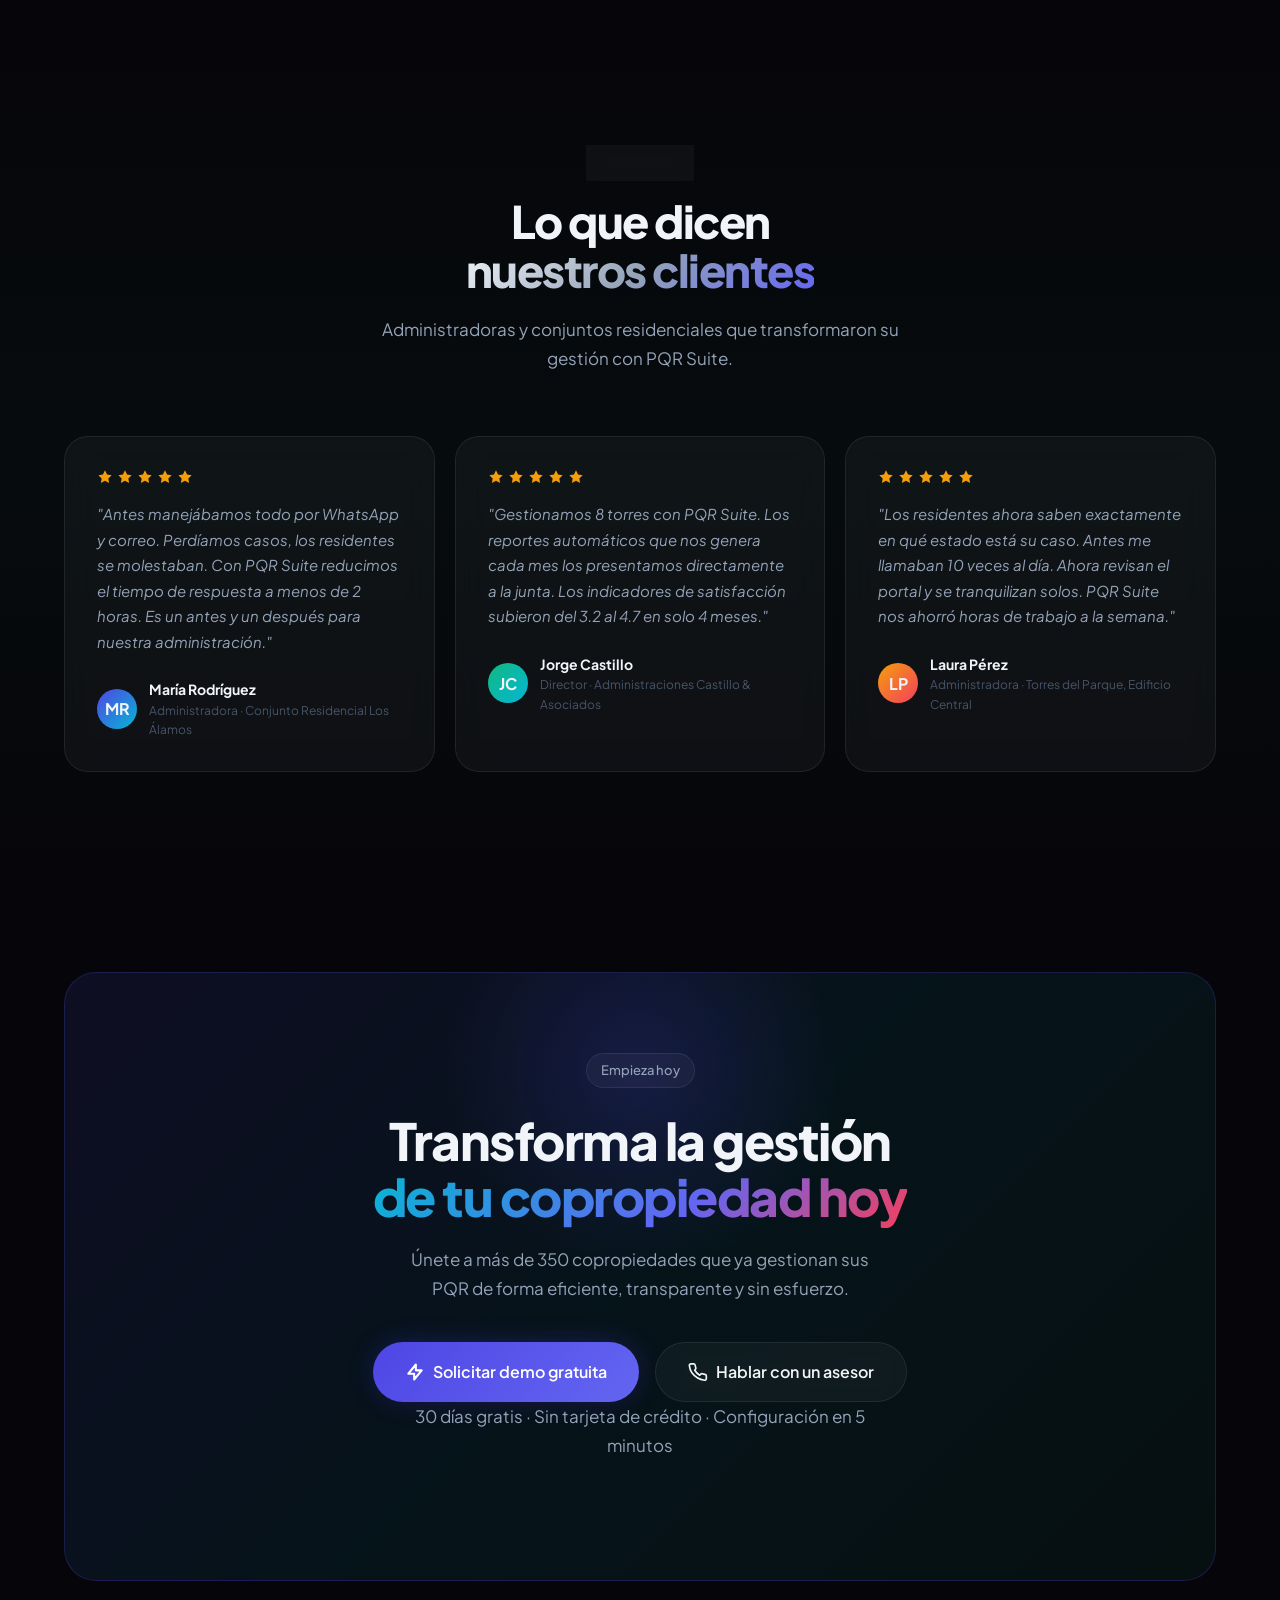
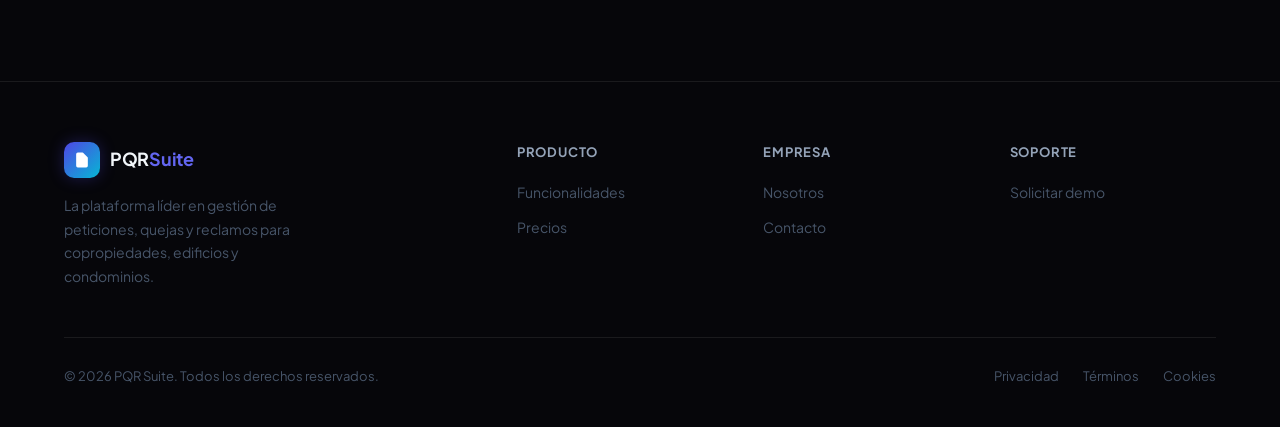
==== commit ce21d51f: "improving pricing and iniciar sesion button" ====
--- a/index.html
+++ b/index.html
@@ -570,33 +570,65 @@
     .status-dot { width: 5px; height: 5px; border-radius: 50%; }
 
     /* ─── PRICING ─── */
-    .pricing-grid { display: grid; grid-template-columns: repeat(3, 1fr); gap: 20px; align-items: start; }
-    .pricing-card { padding: 36px 32px; position: relative; }
-    .pricing-card.featured {
-      background: linear-gradient(135deg, rgba(79,70,229,0.15) 0%, rgba(6,182,212,0.08) 100%);
-      border-color: rgba(99,102,241,0.4);
-    }
-    .pricing-featured-badge {
-      position: absolute; top: -12px; left: 50%; transform: translateX(-50%);
-      padding: 4px 14px; border-radius: 99px;
-      background: linear-gradient(135deg, var(--accent), var(--accent-light));
-      font-size: 12px; font-weight: 700; color: #fff;
-      box-shadow: 0 0 16px var(--accent-glow);
-    }
-    .pricing-name { font-size: 14px; font-weight: 700; color: var(--text-secondary); text-transform: uppercase; letter-spacing: 1px; margin-bottom: 16px; }
-    .pricing-price { display: flex; align-items: flex-end; gap: 4px; margin-bottom: 6px; }
-    .pricing-amount { font-size: 48px; font-weight: 800; letter-spacing: -2px; line-height: 1; }
-    .pricing-currency { font-size: 22px; font-weight: 700; color: var(--text-secondary); padding-bottom: 6px; }
-    .pricing-period { font-size: 14px; color: var(--text-muted); padding-bottom: 6px; }
-    .pricing-desc { font-size: 14px; color: var(--text-secondary); margin-bottom: 28px; line-height: 1.6; }
-    .pricing-features { list-style: none; margin-bottom: 32px; }
-    .pricing-features li {
-      display: flex; align-items: center; gap: 10px;
-      font-size: 14px; padding: 8px 0; border-bottom: 1px solid var(--glass-border);
+
+    /* ─── COMPARE TABLE ─── */
+    .compare-row {
+      display: grid;
+      grid-template-columns: 200px 1fr 1fr 1fr;
+      border-top: 1px solid var(--glass-border);
+      transition: background 150ms;
+    }
+    .compare-row:hover { background: rgba(255,255,255,0.02); }
+    .compare-label {
+      padding: 14px 24px;
+      font-size: 13px;
       color: var(--text-secondary);
-    }
-    .pricing-features li:last-child { border-bottom: none; }
-    .pricing-features li svg { width: 16px; height: 16px; flex-shrink: 0; color: var(--emerald); }
+      border-right: 1px solid var(--glass-border);
+      display: flex;
+      align-items: center;
+    }
+    .compare-cell {
+      padding: 14px 16px;
+      font-size: 13px;
+      color: var(--text-secondary);
+      text-align: center;
+      display: flex;
+      align-items: center;
+      justify-content: center;
+      border-right: 1px solid var(--glass-border);
+      font-weight: 500;
+    }
+    .compare-cell:last-child { border-right: none; }
+    .compare-cell--featured {
+      background: rgba(79,70,229,0.06);
+      border-right: 1px solid rgba(99,102,241,0.25);
+      border-left: 1px solid rgba(99,102,241,0.25);
+    }
+    .c-yes {
+      display: inline-flex;
+      align-items: center;
+      justify-content: center;
+      width: 22px; height: 22px;
+      border-radius: 50%;
+      background: rgba(16,185,129,0.15);
+      color: var(--emerald);
+      font-size: 12px;
+      font-weight: 700;
+    }
+    .c-no { color: var(--text-muted); font-size: 16px; font-weight: 300; }
+
+    @media (max-width: 768px) {
+      .compare-row { grid-template-columns: 1fr 1fr 1fr 1fr; }
+      .compare-label { font-size: 11px; padding: 12px 10px; }
+      .compare-cell { padding: 12px 8px; font-size: 11px; }
+    }
+    @media (max-width: 560px) {
+      .compare-row,
+      [style*="grid-template-columns:200px 1fr 1fr 1fr"] {
+        grid-template-columns: 1fr 1fr 1fr 1fr !important;
+      }
+      .compare-label { font-size: 10px; padding: 10px 8px; }
+    }
 
     /* ─── TESTIMONIALS ─── */
     .testimonials-grid { display: grid; grid-template-columns: repeat(3, 1fr); gap: 20px; }
@@ -699,7 +731,6 @@
       .steps-grid::before { display: none; }
       .demo-dash-grid { grid-template-columns: 1fr; }
       .demo-sidebar { display: none; }
-      .pricing-grid { grid-template-columns: 1fr; max-width: 420px; margin: 0 auto; }
       .footer-grid { grid-template-columns: 1fr 1fr; }
     }
 
@@ -766,7 +797,7 @@
       <li><a href="#testimonials">Clientes</a></li>
     </ul>
     <div class="nav-actions">
-      <a href="#" class="btn-nav-ghost">Iniciar sesión</a>
+      <a href="https://app.pqrsuite.com" target="_blank" rel="noopener noreferrer" class="btn-nav-ghost">Iniciar sesión</a>
       <a href="#cta" class="btn-nav-cta">Solicitar demo</a>
     </div>
     <button class="hamburger" onclick="openMobileMenu()" aria-label="Abrir menú" aria-expanded="false" id="hamburgerBtn">
@@ -1358,127 +1389,169 @@
       <p>Sin sorpresas. Sin costos ocultos. Cancela cuando quieras.</p>
     </div>
 
-    <div class="pricing-grid">
+    <!-- ── Plan header cards ── -->
+    <div class="fade-up" style="display:grid;grid-template-columns:200px 1fr 1fr 1fr;gap:0;border-radius:var(--radius-xl) var(--radius-xl) 0 0;overflow:hidden;border:1px solid var(--glass-border);border-bottom:none">
+
+      <!-- empty top-left cell -->
+      <div style="background:var(--bg-elevated);padding:28px 24px;border-right:1px solid var(--glass-border)">
+        <div style="font-size:12px;color:var(--text-muted);font-weight:600;text-transform:uppercase;letter-spacing:0.8px;margin-top:auto">Características</div>
+      </div>
+
       <!-- Starter -->
-      <div class="glass-card pricing-card fade-up">
-        <div class="pricing-name">Básico</div>
-        <div class="pricing-price">
-          <span class="pricing-currency">$</span>
-          <span class="pricing-amount">99</span>
-          <span class="pricing-period">/mes</span>
-        </div>
-        <p class="pricing-desc">Ideal para pequeñas propiedades y conjuntos residenciales que están comenzando.</p>
-        <ul class="pricing-features">
-          <li>
-            <svg viewBox="0 0 24 24" fill="none" stroke="currentColor" stroke-width="2.5" aria-hidden="true"><polyline points="20 6 9 17 4 12"/></svg>
-            Hasta 1 edificio / propiedad
-          </li>
-          <li>
-            <svg viewBox="0 0 24 24" fill="none" stroke="currentColor" stroke-width="2.5" aria-hidden="true"><polyline points="20 6 9 17 4 12"/></svg>
-            Hasta 100 apartamentos
-          </li>
-          <li>
-            <svg viewBox="0 0 24 24" fill="none" stroke="currentColor" stroke-width="2.5" aria-hidden="true"><polyline points="20 6 9 17 4 12"/></svg>
-            Portal del residente
-          </li>
-          <li>
-            <svg viewBox="0 0 24 24" fill="none" stroke="currentColor" stroke-width="2.5" aria-hidden="true"><polyline points="20 6 9 17 4 12"/></svg>
-            Notificaciones por email
-          </li>
-          <li>
-            <svg viewBox="0 0 24 24" fill="none" stroke="currentColor" stroke-width="2.5" aria-hidden="true"><polyline points="20 6 9 17 4 12"/></svg>
-            Dashboard básico
-          </li>
-          <li>
-            <svg viewBox="0 0 24 24" fill="none" stroke="currentColor" stroke-width="2.5" aria-hidden="true"><polyline points="20 6 9 17 4 12"/></svg>
-            Soporte por chat
-          </li>
-        </ul>
-        <a href="#cta" class="btn-secondary" style="width:100%;justify-content:center">Comenzar gratis</a>
-      </div>
-
-      <!-- Pro (featured) -->
-      <div class="glass-card pricing-card featured fade-up" style="margin-top:-16px">
-        <div class="pricing-featured-badge">Más popular</div>
-        <div class="pricing-name" style="color:var(--accent-light)">Profesional</div>
-        <div class="pricing-price">
-          <span class="pricing-currency" style="color:var(--accent-light)">$</span>
-          <span class="pricing-amount gradient-text-accent">249</span>
-          <span class="pricing-period">/mes</span>
-        </div>
-        <p class="pricing-desc">Para administradoras con múltiples propiedades que necesitan control total y reportes avanzados.</p>
-        <ul class="pricing-features">
-          <li>
-            <svg viewBox="0 0 24 24" fill="none" stroke="currentColor" stroke-width="2.5" aria-hidden="true"><polyline points="20 6 9 17 4 12"/></svg>
-            Hasta 10 edificios
-          </li>
-          <li>
-            <svg viewBox="0 0 24 24" fill="none" stroke="currentColor" stroke-width="2.5" aria-hidden="true"><polyline points="20 6 9 17 4 12"/></svg>
-            Apartamentos ilimitados
-          </li>
-          <li>
-            <svg viewBox="0 0 24 24" fill="none" stroke="currentColor" stroke-width="2.5" aria-hidden="true"><polyline points="20 6 9 17 4 12"/></svg>
-            Gestión de email integrada
-          </li>
-          <li>
-            <svg viewBox="0 0 24 24" fill="none" stroke="currentColor" stroke-width="2.5" aria-hidden="true"><polyline points="20 6 9 17 4 12"/></svg>
-            SLAs y escalamiento automático
-          </li>
-          <li>
-            <svg viewBox="0 0 24 24" fill="none" stroke="currentColor" stroke-width="2.5" aria-hidden="true"><polyline points="20 6 9 17 4 12"/></svg>
-            Reportes en PDF/Excel
-          </li>
-          <li>
-            <svg viewBox="0 0 24 24" fill="none" stroke="currentColor" stroke-width="2.5" aria-hidden="true"><polyline points="20 6 9 17 4 12"/></svg>
-            Notificaciones WhatsApp + SMS
-          </li>
-          <li>
-            <svg viewBox="0 0 24 24" fill="none" stroke="currentColor" stroke-width="2.5" aria-hidden="true"><polyline points="20 6 9 17 4 12"/></svg>
-            Soporte prioritario 24/7
-          </li>
-        </ul>
-        <a href="#cta" class="btn-primary" style="width:100%;justify-content:center">
-          Solicitar demo
-          <svg width="16" height="16" viewBox="0 0 24 24" fill="none" stroke="currentColor" stroke-width="2.5" aria-hidden="true"><line x1="5" y1="12" x2="19" y2="12"/><polyline points="12 5 19 12 12 19"/></svg>
-        </a>
-      </div>
-
-      <!-- Enterprise -->
-      <div class="glass-card pricing-card fade-up">
-        <div class="pricing-name">Empresarial</div>
-        <div class="pricing-price">
-          <span class="pricing-amount" style="font-size:32px;color:var(--text-secondary)">A medida</span>
-        </div>
-        <p class="pricing-desc">Para grandes administradoras con carteras de más de 10 propiedades, integraciones personalizadas y SLA garantizado.</p>
-        <ul class="pricing-features">
-          <li>
-            <svg viewBox="0 0 24 24" fill="none" stroke="currentColor" stroke-width="2.5" aria-hidden="true"><polyline points="20 6 9 17 4 12"/></svg>
-            Edificios ilimitados
-          </li>
-          <li>
-            <svg viewBox="0 0 24 24" fill="none" stroke="currentColor" stroke-width="2.5" aria-hidden="true"><polyline points="20 6 9 17 4 12"/></svg>
-            API e integraciones a medida
-          </li>
-          <li>
-            <svg viewBox="0 0 24 24" fill="none" stroke="currentColor" stroke-width="2.5" aria-hidden="true"><polyline points="20 6 9 17 4 12"/></svg>
-            Marca blanca (white label)
-          </li>
-          <li>
-            <svg viewBox="0 0 24 24" fill="none" stroke="currentColor" stroke-width="2.5" aria-hidden="true"><polyline points="20 6 9 17 4 12"/></svg>
-            Gerente de cuenta dedicado
-          </li>
-          <li>
-            <svg viewBox="0 0 24 24" fill="none" stroke="currentColor" stroke-width="2.5" aria-hidden="true"><polyline points="20 6 9 17 4 12"/></svg>
-            SLA 99.9% garantizado
-          </li>
-          <li>
-            <svg viewBox="0 0 24 24" fill="none" stroke="currentColor" stroke-width="2.5" aria-hidden="true"><polyline points="20 6 9 17 4 12"/></svg>
-            Capacitación presencial
-          </li>
-        </ul>
-        <a href="#cta" class="btn-secondary" style="width:100%;justify-content:center">Hablar con ventas</a>
-      </div>
-    </div>
+      <div style="background:var(--bg-elevated);padding:28px 24px;border-right:1px solid var(--glass-border);text-align:center">
+        <div style="font-size:12px;font-weight:700;text-transform:uppercase;letter-spacing:1px;color:var(--text-muted);margin-bottom:10px">Starter</div>
+        <div style="display:flex;align-items:flex-end;justify-content:center;gap:3px;margin-bottom:6px">
+          <span style="font-size:13px;font-weight:600;color:var(--text-secondary);padding-bottom:4px">$</span>
+          <span style="font-size:34px;font-weight:800;letter-spacing:-1.5px;line-height:1">150K</span>
+        </div>
+        <div style="font-size:12px;color:var(--text-muted);margin-bottom:20px">COP / mes</div>
+        <a href="https://wa.me/573145678786?text=Hola%2C%20me%20interesa%20el%20plan%20Starter%20de%20PQR%20Suite" target="_blank" rel="noopener noreferrer" class="btn-secondary" style="width:100%;justify-content:center;font-size:13px;padding:10px 16px" onclick="gtag('event','whatsapp_click',{event_category:'pricing',event_label:'starter'})">Comenzar</a>
+      </div>
+
+      <!-- Esencial (featured) -->
+      <div style="background:linear-gradient(180deg,rgba(79,70,229,0.18) 0%,rgba(79,70,229,0.08) 100%);padding:28px 24px;border-right:1px solid rgba(99,102,241,0.3);border-left:1px solid rgba(99,102,241,0.3);text-align:center;position:relative">
+        <div style="position:absolute;top:-1px;left:50%;transform:translateX(-50%);background:linear-gradient(135deg,var(--accent),var(--accent-light));padding:3px 14px;border-radius:0 0 10px 10px;font-size:11px;font-weight:700;color:#fff;white-space:nowrap;box-shadow:0 0 14px var(--accent-glow)">⭐ Recomendado</div>
+        <div style="font-size:12px;font-weight:700;text-transform:uppercase;letter-spacing:1px;color:var(--accent-light);margin-bottom:10px;margin-top:8px">Esencial</div>
+        <div style="display:flex;align-items:flex-end;justify-content:center;gap:3px;margin-bottom:6px">
+          <span style="font-size:13px;font-weight:600;color:var(--accent-light);padding-bottom:4px">$</span>
+          <span style="font-size:34px;font-weight:800;letter-spacing:-1.5px;line-height:1;background:linear-gradient(135deg,var(--cyan),var(--accent-light));-webkit-background-clip:text;-webkit-text-fill-color:transparent;background-clip:text">250K</span>
+        </div>
+        <div style="font-size:12px;color:var(--text-muted);margin-bottom:20px">COP / mes</div>
+        <a href="https://wa.me/573145678786?text=Hola%2C%20me%20interesa%20el%20plan%20Esencial%20de%20PQR%20Suite" target="_blank" rel="noopener noreferrer" class="btn-primary" style="width:100%;justify-content:center;font-size:13px;padding:10px 16px" onclick="gtag('event','whatsapp_click',{event_category:'pricing',event_label:'esencial'})">Solicitar demo</a>
+      </div>
+
+      <!-- Pro AI -->
+      <div style="background:var(--bg-elevated);padding:28px 24px;text-align:center">
+        <div style="font-size:12px;font-weight:700;text-transform:uppercase;letter-spacing:1px;color:var(--text-muted);margin-bottom:10px">
+          Pro <span style="background:linear-gradient(135deg,var(--cyan),var(--accent-light));-webkit-background-clip:text;-webkit-text-fill-color:transparent;background-clip:text">AI</span>
+        </div>
+        <div style="display:flex;align-items:flex-end;justify-content:center;gap:3px;margin-bottom:6px">
+          <span style="font-size:13px;font-weight:600;color:var(--text-secondary);padding-bottom:4px">$</span>
+          <span style="font-size:34px;font-weight:800;letter-spacing:-1.5px;line-height:1">450K</span>
+        </div>
+        <div style="font-size:12px;color:var(--text-muted);margin-bottom:20px">COP / mes</div>
+        <a href="https://wa.me/573145678786?text=Hola%2C%20me%20interesa%20el%20plan%20Pro%20AI%20de%20PQR%20Suite" target="_blank" rel="noopener noreferrer" class="btn-secondary" style="width:100%;justify-content:center;font-size:13px;padding:10px 16px" onclick="gtag('event','whatsapp_click',{event_category:'pricing',event_label:'pro_ai'})">Solicitar demo</a>
+      </div>
+    </div>
+
+    <!-- ── Comparison rows ── -->
+    <div class="fade-up" style="border:1px solid var(--glass-border);border-radius:0 0 var(--radius-xl) var(--radius-xl);overflow:hidden" role="table" aria-label="Comparativa de planes">
+
+      <!-- Section: Capacidad -->
+      <div style="background:rgba(255,255,255,0.02);padding:10px 24px;border-top:1px solid var(--glass-border);border-bottom:1px solid var(--glass-border)" role="rowgroup">
+        <span style="font-size:11px;font-weight:700;text-transform:uppercase;letter-spacing:0.8px;color:var(--text-muted)">Capacidad</span>
+      </div>
+
+      <!-- row -->
+      <div class="compare-row" role="row">
+        <div class="compare-label" role="cell">Usuarios administradores / operadores</div>
+        <div class="compare-cell" role="cell">Hasta 5</div>
+        <div class="compare-cell compare-cell--featured" role="cell">Hasta 15</div>
+        <div class="compare-cell" role="cell">Hasta 25</div>
+      </div>
+      <div class="compare-row" role="row">
+        <div class="compare-label" role="cell">Unidades residenciales</div>
+        <div class="compare-cell" role="cell">Hasta 100</div>
+        <div class="compare-cell compare-cell--featured" role="cell">Hasta 300</div>
+        <div class="compare-cell" role="cell">Hasta 400</div>
+      </div>
+      <div class="compare-row" role="row">
+        <div class="compare-label" role="cell">Emails mensuales</div>
+        <div class="compare-cell" role="cell">3.000</div>
+        <div class="compare-cell compare-cell--featured" role="cell">7.000</div>
+        <div class="compare-cell" role="cell">10.000</div>
+      </div>
+
+      <!-- Section: Gestión PQR -->
+      <div style="background:rgba(255,255,255,0.02);padding:10px 24px;border-top:1px solid var(--glass-border);border-bottom:1px solid var(--glass-border)" role="rowgroup">
+        <span style="font-size:11px;font-weight:700;text-transform:uppercase;letter-spacing:0.8px;color:var(--text-muted)">Gestión PQR</span>
+      </div>
+
+      <div class="compare-row" role="row">
+        <div class="compare-label" role="cell">Radicación y seguimiento de PQR</div>
+        <div class="compare-cell" role="cell"><span class="c-yes" aria-label="Incluido">✓</span></div>
+        <div class="compare-cell compare-cell--featured" role="cell"><span class="c-yes" aria-label="Incluido">✓</span></div>
+        <div class="compare-cell" role="cell"><span class="c-yes" aria-label="Incluido">✓</span></div>
+      </div>
+      <div class="compare-row" role="row">
+        <div class="compare-label" role="cell">Gestión de email inbound desde plataforma</div>
+        <div class="compare-cell" role="cell"><span class="c-yes" aria-label="Incluido">✓</span></div>
+        <div class="compare-cell compare-cell--featured" role="cell"><span class="c-yes" aria-label="Incluido">✓</span></div>
+        <div class="compare-cell" role="cell"><span class="c-yes" aria-label="Incluido">✓</span></div>
+      </div>
+      <div class="compare-row" role="row">
+        <div class="compare-label" role="cell">Mailing masivo con confirmación de lectura</div>
+        <div class="compare-cell" role="cell"><span class="c-no" aria-label="No incluido">—</span></div>
+        <div class="compare-cell compare-cell--featured" role="cell"><span class="c-yes" aria-label="Incluido">✓</span></div>
+        <div class="compare-cell" role="cell"><span class="c-yes" aria-label="Incluido">✓</span></div>
+      </div>
+      <div class="compare-row" role="row">
+        <div class="compare-label" role="cell">Recepción de PQR por WhatsApp</div>
+        <div class="compare-cell" role="cell"><span class="c-no" aria-label="No incluido">—</span></div>
+        <div class="compare-cell compare-cell--featured" role="cell"><span class="c-no" aria-label="No incluido">—</span></div>
+        <div class="compare-cell" role="cell"><span class="c-yes" aria-label="Incluido">✓</span></div>
+      </div>
+
+      <!-- Section: Comunicación -->
+      <div style="background:rgba(255,255,255,0.02);padding:10px 24px;border-top:1px solid var(--glass-border);border-bottom:1px solid var(--glass-border)" role="rowgroup">
+        <span style="font-size:11px;font-weight:700;text-transform:uppercase;letter-spacing:0.8px;color:var(--text-muted)">Comunicación y grupos</span>
+      </div>
+
+      <div class="compare-row" role="row">
+        <div class="compare-label" role="cell">Grupos (Consejo, Residentes, Comité de Convivencia)</div>
+        <div class="compare-cell" role="cell"><span class="c-yes" aria-label="Incluido">✓</span></div>
+        <div class="compare-cell compare-cell--featured" role="cell"><span class="c-yes" aria-label="Incluido">✓</span></div>
+        <div class="compare-cell" role="cell"><span class="c-yes" aria-label="Incluido">✓</span></div>
+      </div>
+      <div class="compare-row" role="row">
+        <div class="compare-label" role="cell">Gestor de minutas y actas</div>
+        <div class="compare-cell" role="cell"><span class="c-yes" aria-label="Incluido">✓</span></div>
+        <div class="compare-cell compare-cell--featured" role="cell"><span class="c-yes" aria-label="Incluido">✓</span></div>
+        <div class="compare-cell" role="cell"><span class="c-yes" aria-label="Incluido">✓</span></div>
+      </div>
+
+      <!-- Section: Inteligencia Artificial -->
+      <div style="background:rgba(79,70,229,0.06);padding:10px 24px;border-top:1px solid var(--glass-border);border-bottom:1px solid var(--glass-border)" role="rowgroup">
+        <span style="font-size:11px;font-weight:700;text-transform:uppercase;letter-spacing:0.8px;color:var(--accent-light)">
+          ✦ Inteligencia Artificial
+        </span>
+      </div>
+
+      <div class="compare-row" role="row">
+        <div class="compare-label" role="cell">Asistente IA para el administrador</div>
+        <div class="compare-cell" role="cell"><span class="c-no" aria-label="No incluido">—</span></div>
+        <div class="compare-cell compare-cell--featured" role="cell"><span class="c-no" aria-label="No incluido">—</span></div>
+        <div class="compare-cell" role="cell"><span class="c-yes" aria-label="Incluido">✓</span></div>
+      </div>
+      <div class="compare-row" role="row">
+        <div class="compare-label" role="cell">Base de conocimiento para respuestas automáticas</div>
+        <div class="compare-cell" role="cell"><span class="c-no" aria-label="No incluido">—</span></div>
+        <div class="compare-cell compare-cell--featured" role="cell"><span class="c-no" aria-label="No incluido">—</span></div>
+        <div class="compare-cell" role="cell"><span class="c-yes" aria-label="Incluido">✓</span></div>
+      </div>
+      <div class="compare-row" role="row">
+        <div class="compare-label" role="cell">Generador de imágenes para comunicados</div>
+        <div class="compare-cell" role="cell"><span class="c-no" aria-label="No incluido">—</span></div>
+        <div class="compare-cell compare-cell--featured" role="cell"><span class="c-no" aria-label="No incluido">—</span></div>
+        <div class="compare-cell" role="cell"><span class="c-yes" aria-label="Incluido">✓</span></div>
+      </div>
+
+      <!-- Section: Almacenamiento -->
+      <div style="background:rgba(255,255,255,0.02);padding:10px 24px;border-top:1px solid var(--glass-border);border-bottom:1px solid var(--glass-border)" role="rowgroup">
+        <span style="font-size:11px;font-weight:700;text-transform:uppercase;letter-spacing:0.8px;color:var(--text-muted)">Almacenamiento</span>
+      </div>
+
+      <div class="compare-row" role="row">
+        <div class="compare-label" role="cell">Almacenamiento de documentos</div>
+        <div class="compare-cell" role="cell"><span class="c-no" aria-label="No incluido">—</span></div>
+        <div class="compare-cell compare-cell--featured" role="cell"><span class="c-no" aria-label="No incluido">—</span></div>
+        <div class="compare-cell" role="cell"><span class="c-yes" aria-label="Incluido">✓</span></div>
+      </div>
+
+    </div><!-- end compare table -->
+
+    <p style="text-align:center;font-size:13px;color:var(--text-muted);margin-top:24px">¿Tienes más de 400 unidades o necesitas algo a medida? <a href="https://wa.me/573145678786?text=Hola%2C%20necesito%20un%20plan%20personalizado" target="_blank" rel="noopener noreferrer" style="color:var(--accent-light);text-decoration:none;font-weight:600" onclick="gtag('event','whatsapp_click',{event_category:'pricing',event_label:'custom_plan'})">Hablemos →</a></p>
+
   </div>
 </section>
 
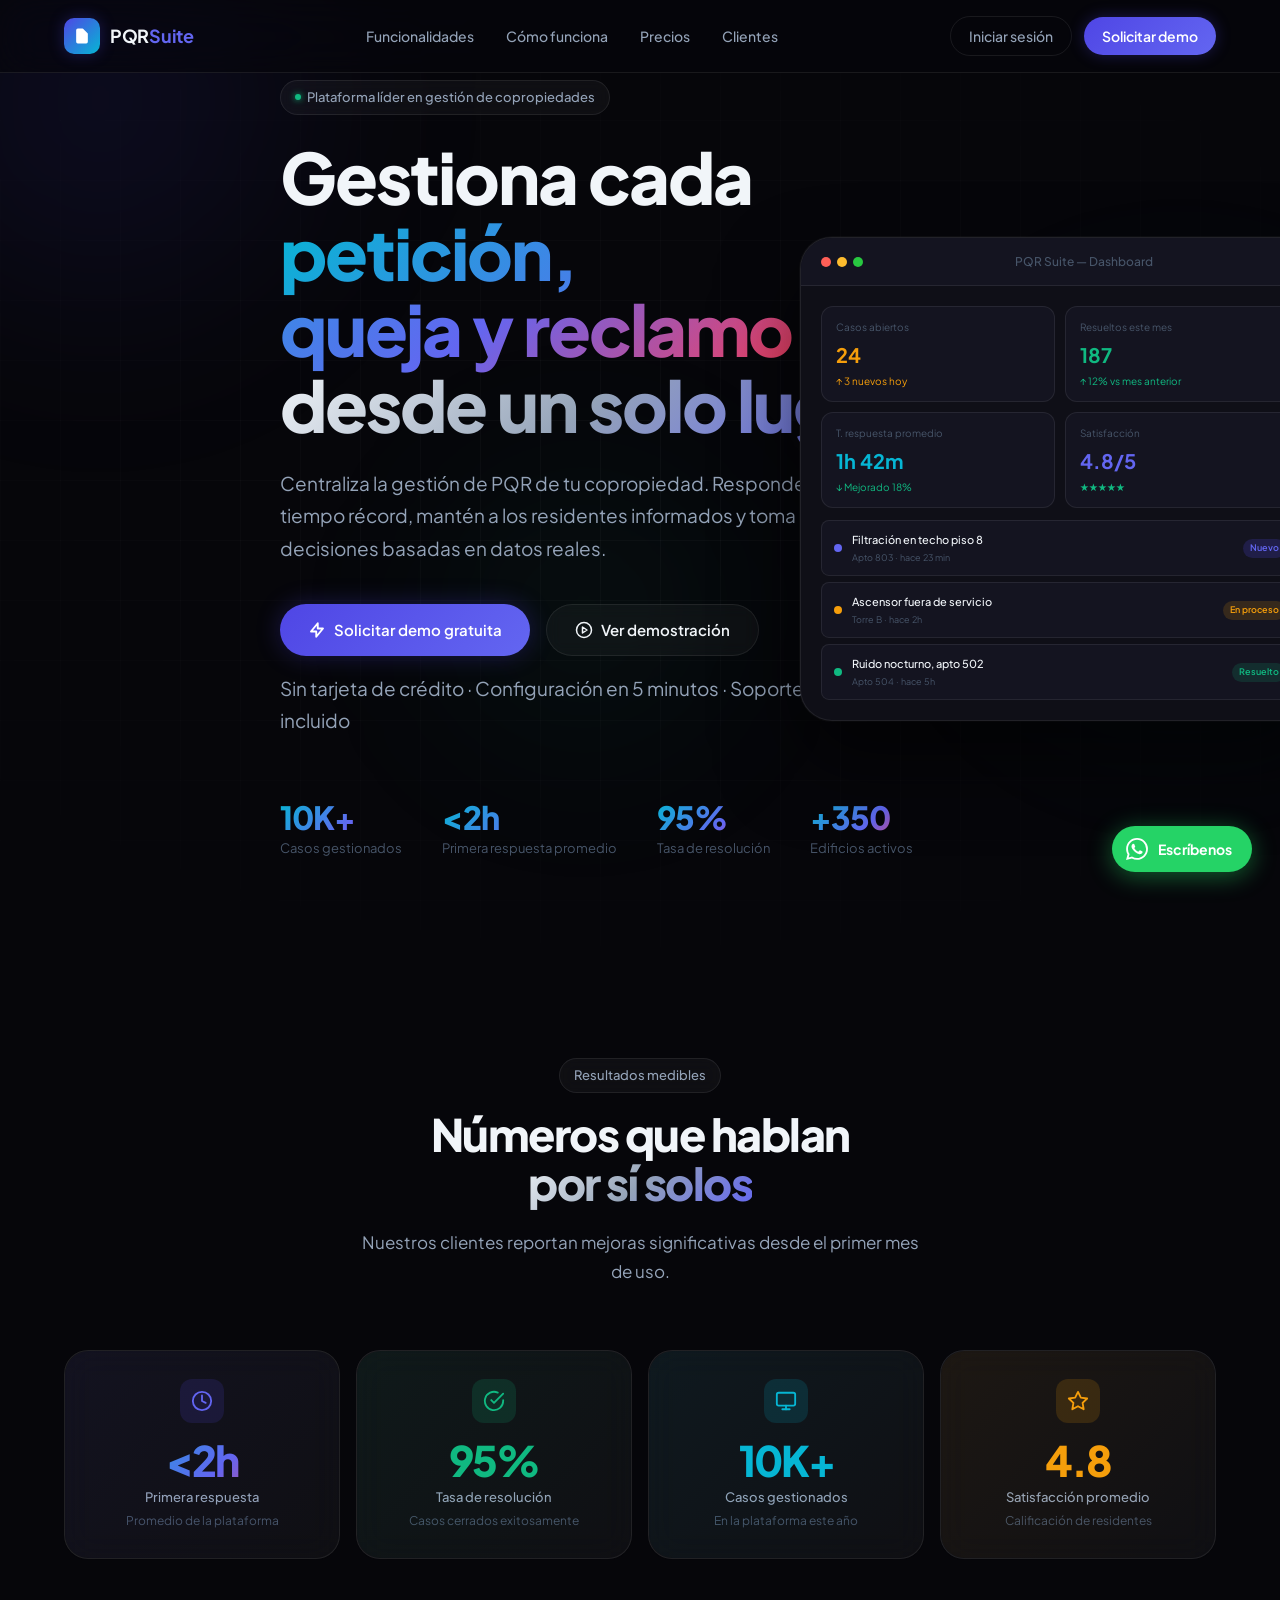
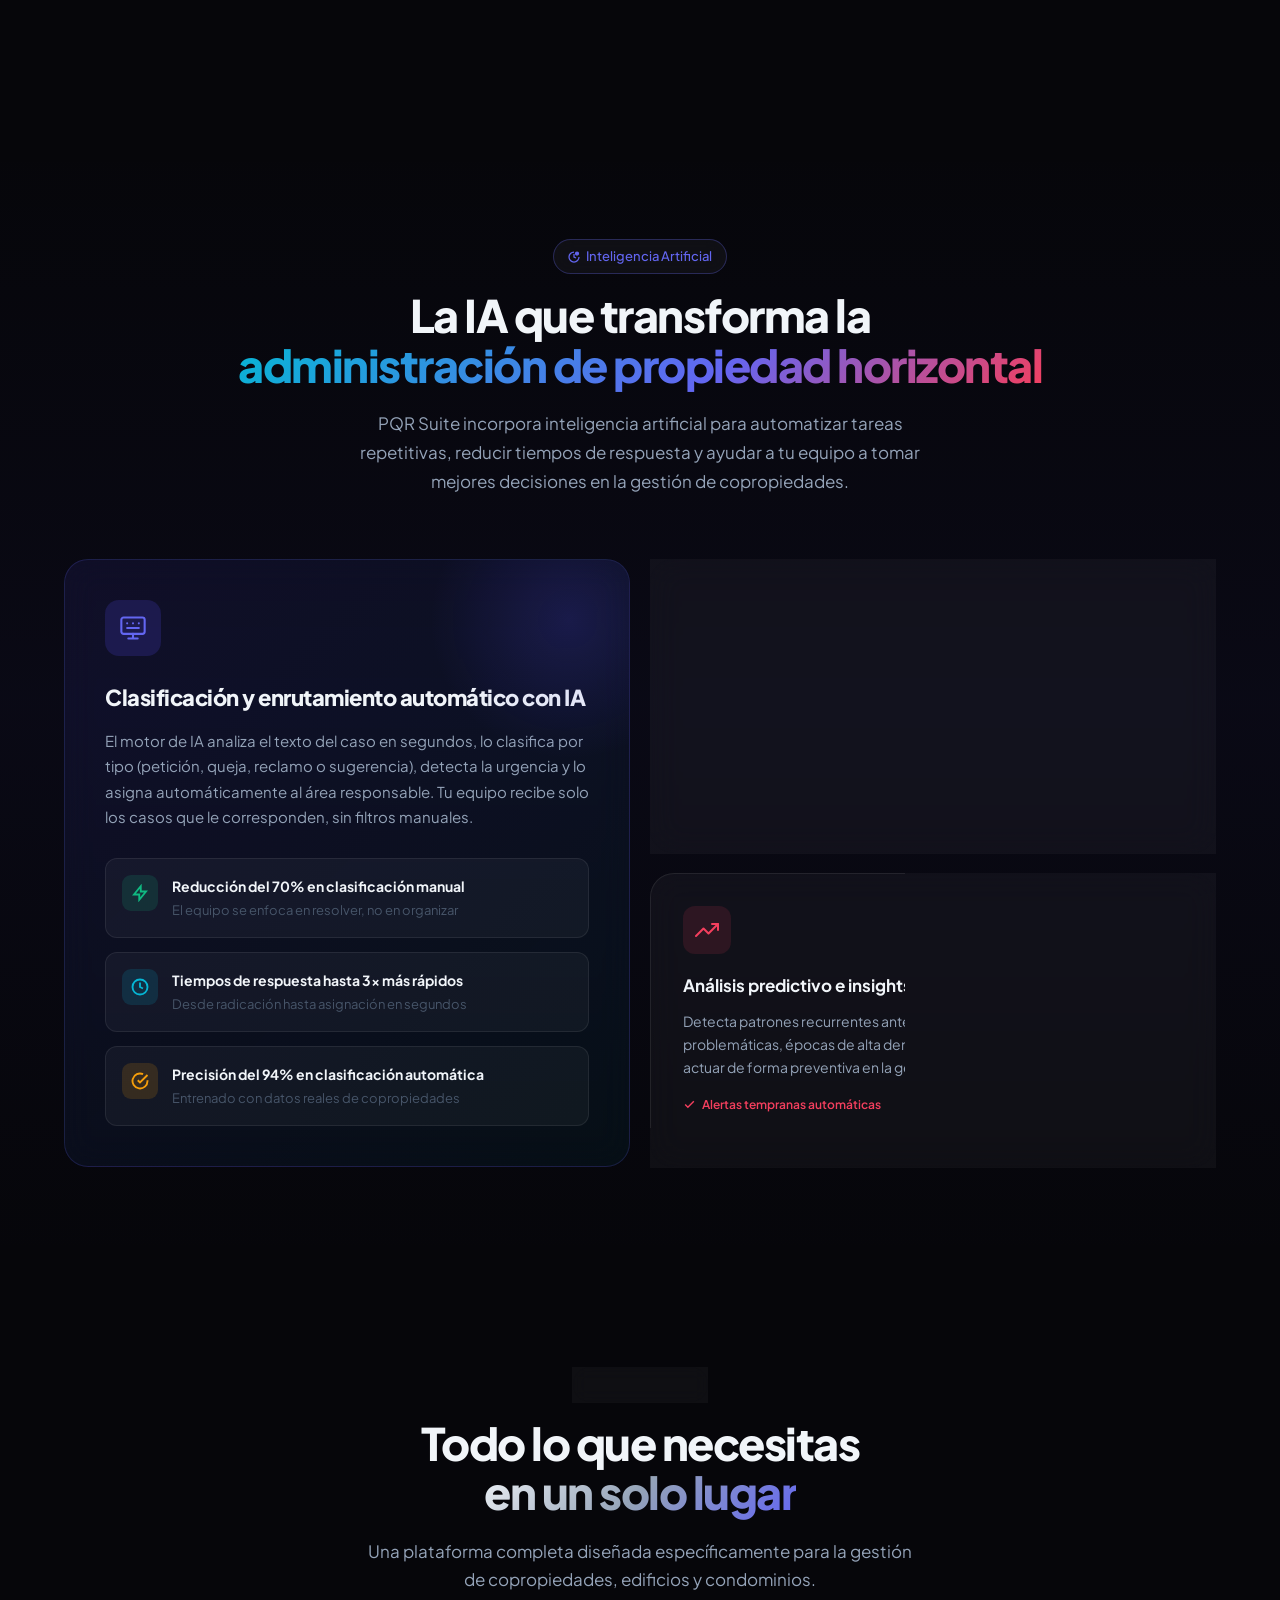
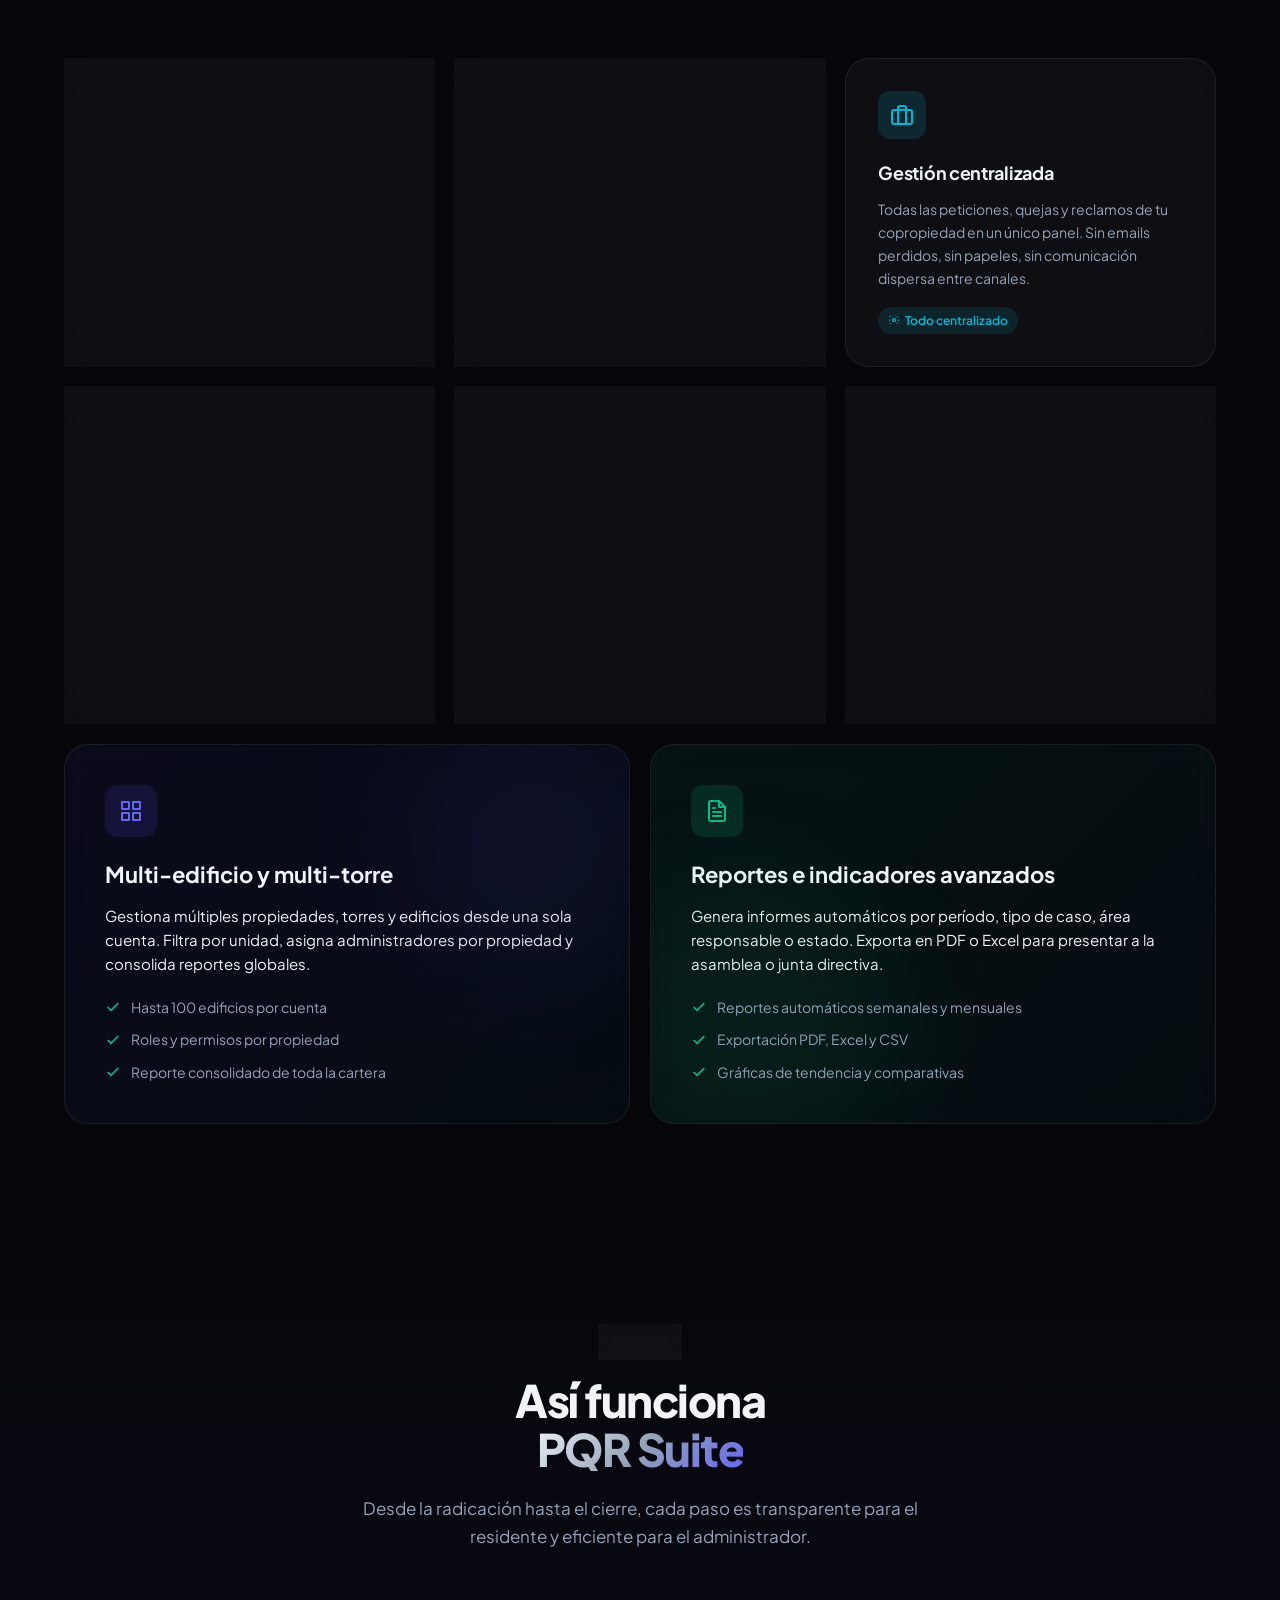
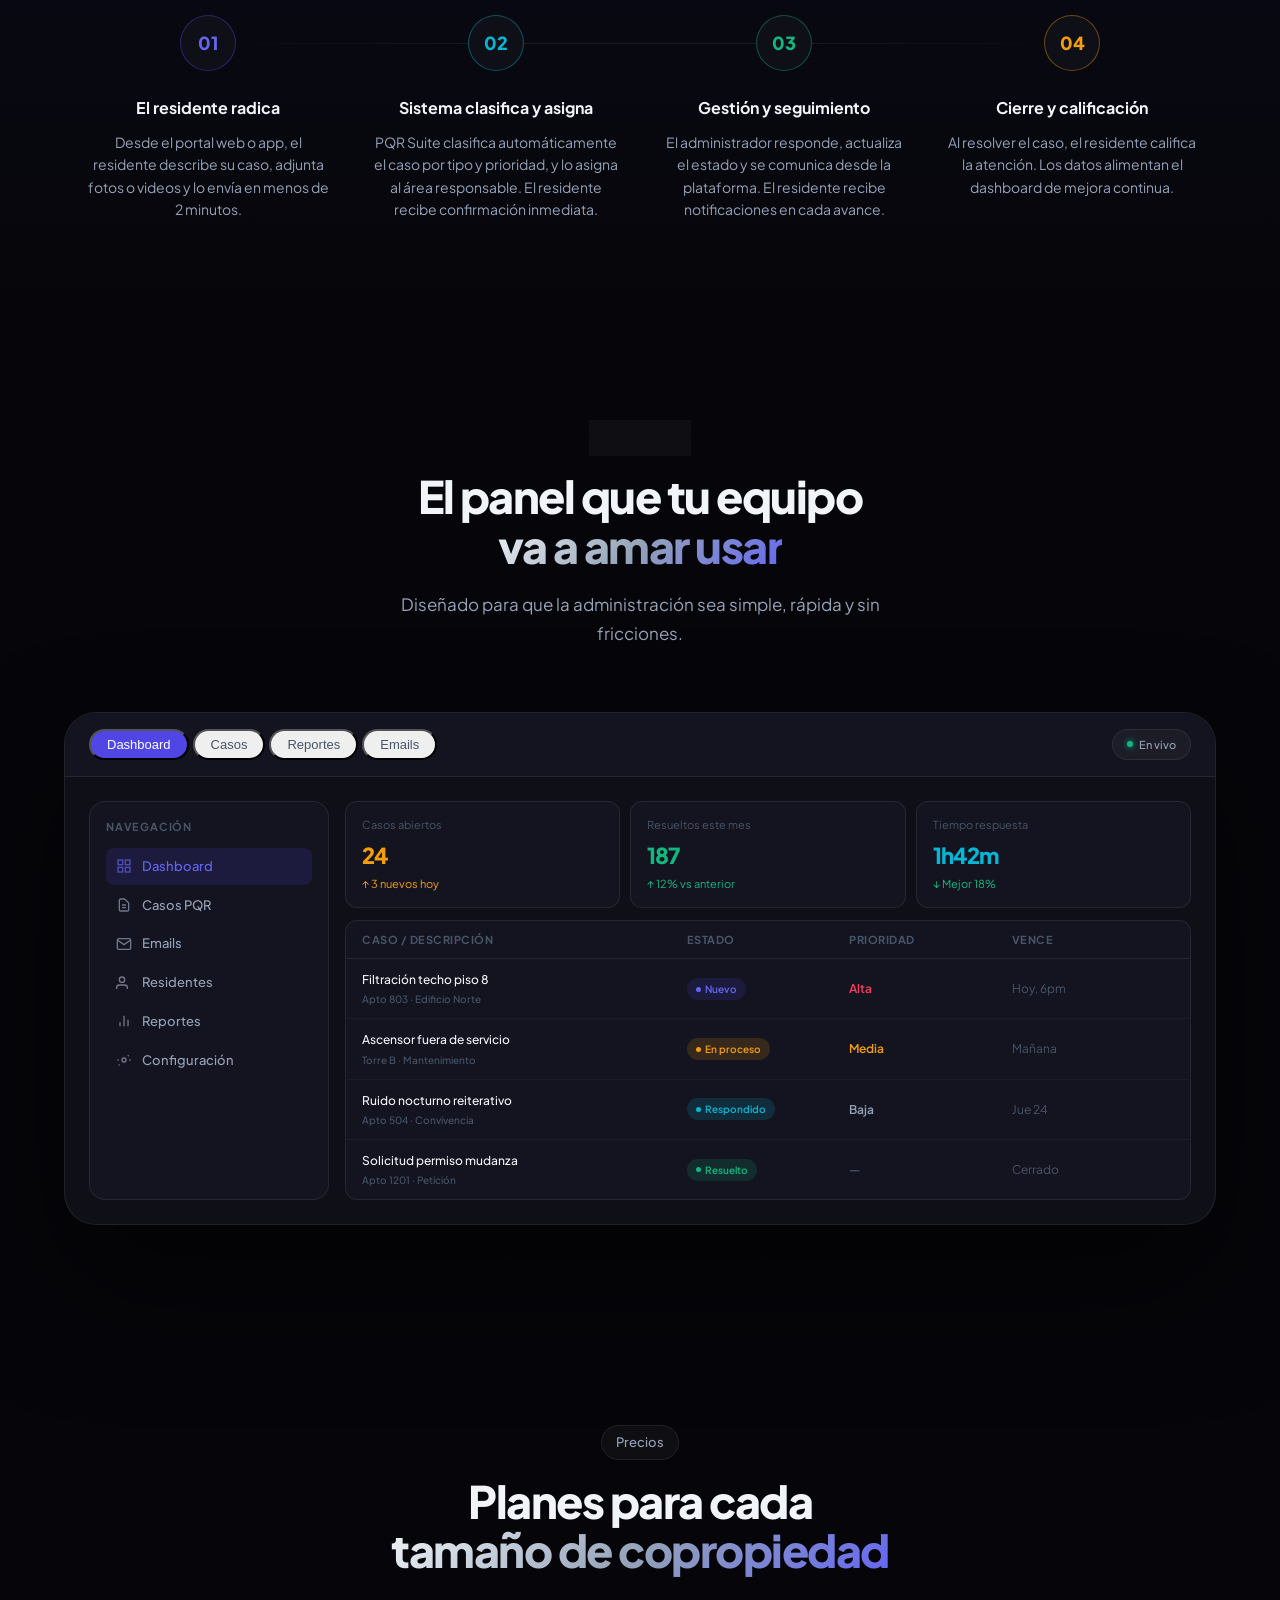
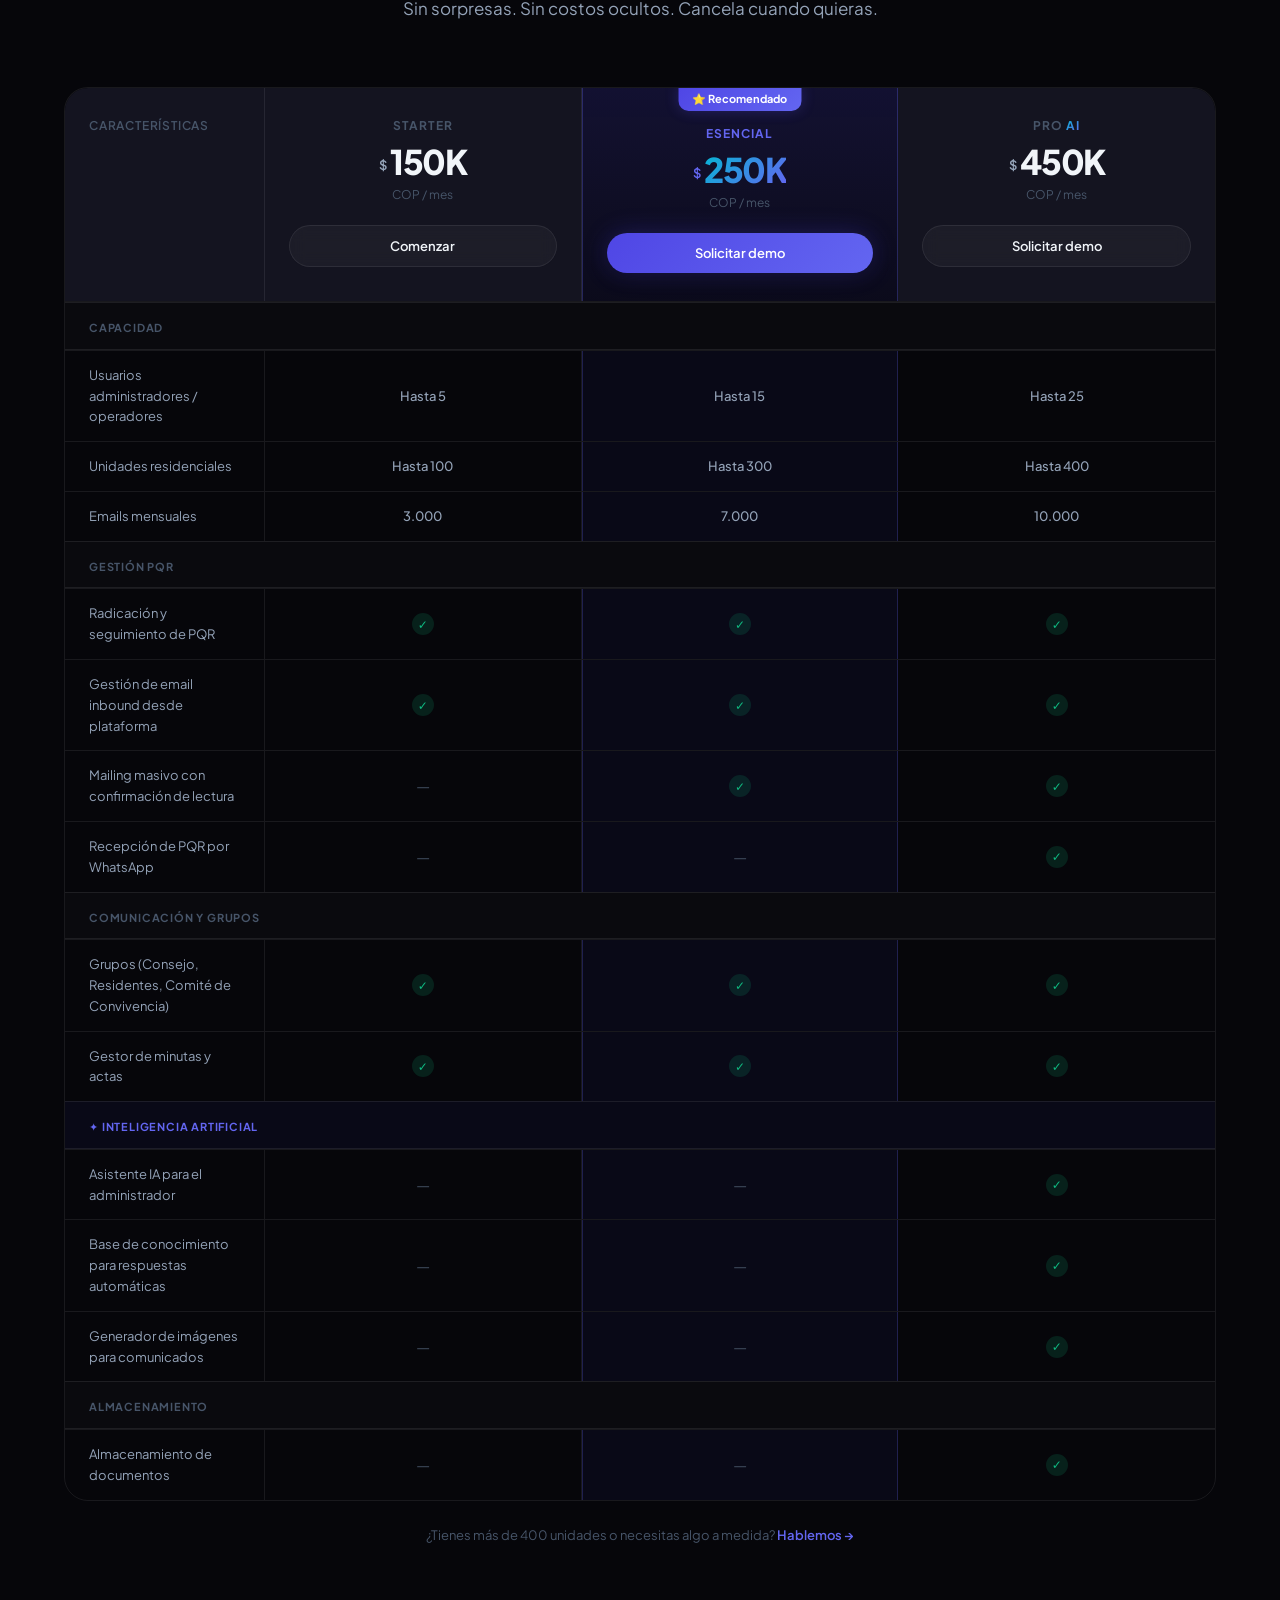
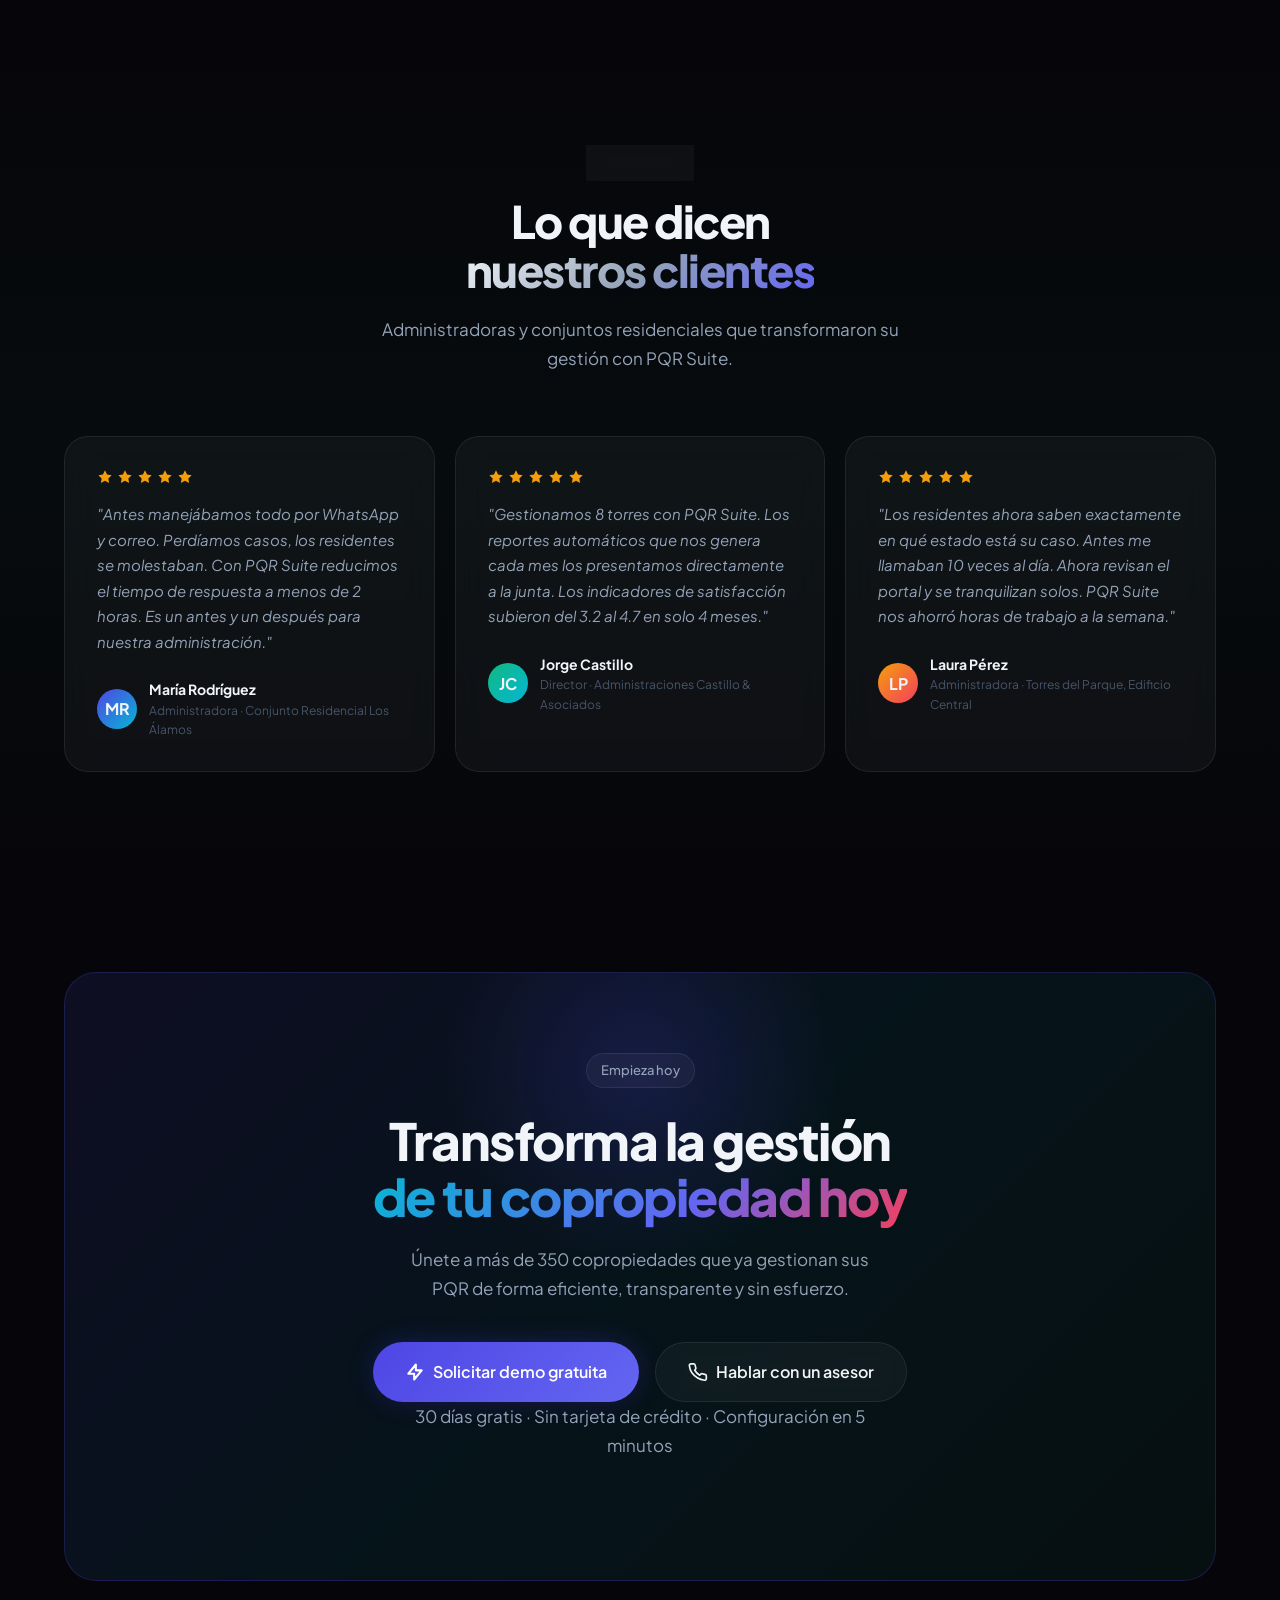
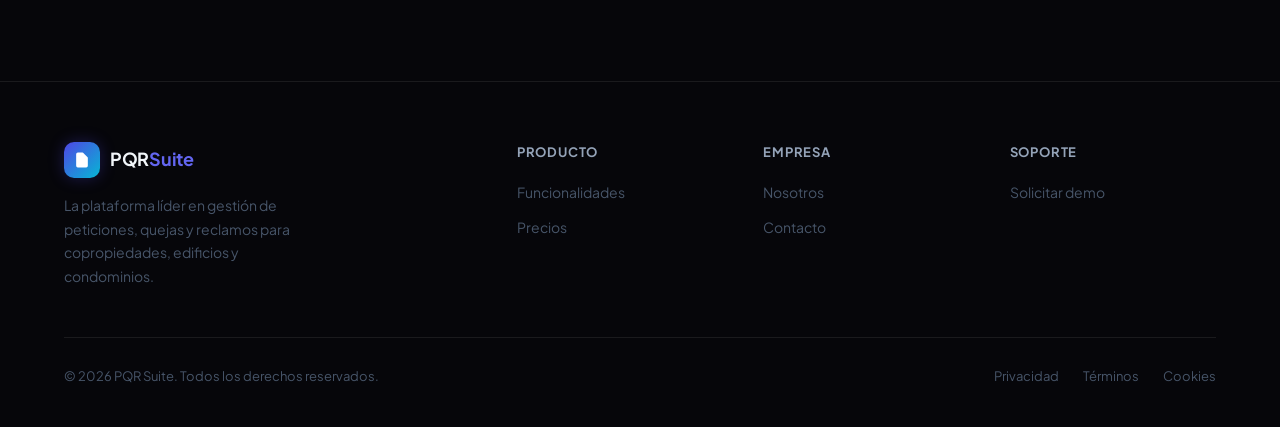
==== commit dbfb8fad: "improve for mobile" ====
--- a/index.html
+++ b/index.html
@@ -622,12 +622,55 @@
       .compare-label { font-size: 11px; padding: 12px 10px; }
       .compare-cell { padding: 12px 8px; font-size: 11px; }
     }
-    @media (max-width: 560px) {
-      .compare-row,
-      [style*="grid-template-columns:200px 1fr 1fr 1fr"] {
-        grid-template-columns: 1fr 1fr 1fr 1fr !important;
+
+    /* ─── PRICING MOBILE CARDS ─── */
+    .pricing-plan-tabs { display: none; }
+    .plan-features-mobile { display: none; }
+    @media (max-width: 640px) {
+      #pricing { overflow-x: hidden; }
+      .pricing-label-cell { display: none !important; }
+      .pricing-header-grid {
+        display: flex !important;
+        flex-direction: column;
+        border-radius: var(--radius-xl) !important;
+        border-bottom: 1px solid var(--glass-border) !important;
       }
-      .compare-label { font-size: 10px; padding: 10px 8px; }
+      .pricing-plan-card {
+        display: block !important;
+        border-right: none !important;
+        border-left: none !important;
+        border-bottom: 1px solid var(--glass-border);
+      }
+      .pricing-plan-card:last-child { border-bottom: none !important; }
+      .plan-features-mobile {
+        display: block;
+        list-style: none;
+        margin: 16px 0 0;
+        padding: 0;
+        text-align: left;
+      }
+      .plan-features-mobile li {
+        font-size: 13px;
+        color: var(--text-secondary);
+        padding: 5px 0;
+        display: flex;
+        align-items: center;
+        gap: 8px;
+      }
+      .plan-features-mobile li::before {
+        content: '\2713';
+        display: inline-flex;
+        align-items: center;
+        justify-content: center;
+        width: 18px; height: 18px;
+        border-radius: 50%;
+        background: rgba(16,185,129,0.15);
+        color: var(--emerald);
+        font-size: 10px;
+        font-weight: 700;
+        flex-shrink: 0;
+      }
+      .pricing-comparison-table { display: none !important; }
     }
 
     /* ─── TESTIMONIALS ─── */
@@ -1381,7 +1424,7 @@
 </section>
 
 <!-- ═══════════════════ PRICING ═══════════════════ -->
-<section class="section" id="pricing" aria-labelledby="pricing-heading">
+<section class="section" id="pricing" aria-labelledby="pricing-heading" data-active-plan="starter">
   <div class="container">
     <div class="section-header fade-up">
       <span class="badge">Precios</span>
@@ -1390,15 +1433,15 @@
     </div>
 
     <!-- ── Plan header cards ── -->
-    <div class="fade-up" style="display:grid;grid-template-columns:200px 1fr 1fr 1fr;gap:0;border-radius:var(--radius-xl) var(--radius-xl) 0 0;overflow:hidden;border:1px solid var(--glass-border);border-bottom:none">
+    <div class="fade-up pricing-header-grid" style="display:grid;grid-template-columns:200px 1fr 1fr 1fr;gap:0;border-radius:var(--radius-xl) var(--radius-xl) 0 0;overflow:hidden;border:1px solid var(--glass-border);border-bottom:none">
 
       <!-- empty top-left cell -->
-      <div style="background:var(--bg-elevated);padding:28px 24px;border-right:1px solid var(--glass-border)">
+      <div class="pricing-label-cell" style="background:var(--bg-elevated);padding:28px 24px;border-right:1px solid var(--glass-border)">
         <div style="font-size:12px;color:var(--text-muted);font-weight:600;text-transform:uppercase;letter-spacing:0.8px;margin-top:auto">Características</div>
       </div>
 
       <!-- Starter -->
-      <div style="background:var(--bg-elevated);padding:28px 24px;border-right:1px solid var(--glass-border);text-align:center">
+      <div class="pricing-plan-card" style="background:var(--bg-elevated);padding:28px 24px;border-right:1px solid var(--glass-border);text-align:center">
         <div style="font-size:12px;font-weight:700;text-transform:uppercase;letter-spacing:1px;color:var(--text-muted);margin-bottom:10px">Starter</div>
         <div style="display:flex;align-items:flex-end;justify-content:center;gap:3px;margin-bottom:6px">
           <span style="font-size:13px;font-weight:600;color:var(--text-secondary);padding-bottom:4px">$</span>
@@ -1406,10 +1449,16 @@
         </div>
         <div style="font-size:12px;color:var(--text-muted);margin-bottom:20px">COP / mes</div>
         <a href="https://wa.me/573145678786?text=Hola%2C%20me%20interesa%20el%20plan%20Starter%20de%20PQR%20Suite" target="_blank" rel="noopener noreferrer" class="btn-secondary" style="width:100%;justify-content:center;font-size:13px;padding:10px 16px" onclick="gtag('event','whatsapp_click',{event_category:'pricing',event_label:'starter'})">Comenzar</a>
+        <ul class="plan-features-mobile">
+          <li>Hasta 100 unidades residenciales</li>
+          <li>Hasta 5 usuarios administradores</li>
+          <li>Radicación y seguimiento de PQR</li>
+          <li>Grupos, minutas y actas</li>
+        </ul>
       </div>
 
       <!-- Esencial (featured) -->
-      <div style="background:linear-gradient(180deg,rgba(79,70,229,0.18) 0%,rgba(79,70,229,0.08) 100%);padding:28px 24px;border-right:1px solid rgba(99,102,241,0.3);border-left:1px solid rgba(99,102,241,0.3);text-align:center;position:relative">
+      <div class="pricing-plan-card" style="background:linear-gradient(180deg,rgba(79,70,229,0.18) 0%,rgba(79,70,229,0.08) 100%);padding:28px 24px;border-right:1px solid rgba(99,102,241,0.3);border-left:1px solid rgba(99,102,241,0.3);text-align:center;position:relative">
         <div style="position:absolute;top:-1px;left:50%;transform:translateX(-50%);background:linear-gradient(135deg,var(--accent),var(--accent-light));padding:3px 14px;border-radius:0 0 10px 10px;font-size:11px;font-weight:700;color:#fff;white-space:nowrap;box-shadow:0 0 14px var(--accent-glow)">⭐ Recomendado</div>
         <div style="font-size:12px;font-weight:700;text-transform:uppercase;letter-spacing:1px;color:var(--accent-light);margin-bottom:10px;margin-top:8px">Esencial</div>
         <div style="display:flex;align-items:flex-end;justify-content:center;gap:3px;margin-bottom:6px">
@@ -1418,10 +1467,16 @@
         </div>
         <div style="font-size:12px;color:var(--text-muted);margin-bottom:20px">COP / mes</div>
         <a href="https://wa.me/573145678786?text=Hola%2C%20me%20interesa%20el%20plan%20Esencial%20de%20PQR%20Suite" target="_blank" rel="noopener noreferrer" class="btn-primary" style="width:100%;justify-content:center;font-size:13px;padding:10px 16px" onclick="gtag('event','whatsapp_click',{event_category:'pricing',event_label:'esencial'})">Solicitar demo</a>
+        <ul class="plan-features-mobile">
+          <li>Hasta 300 unidades residenciales</li>
+          <li>Hasta 15 usuarios administradores</li>
+          <li>Mailing masivo con confirmación de lectura</li>
+          <li>Todo lo del plan Starter</li>
+        </ul>
       </div>
 
       <!-- Pro AI -->
-      <div style="background:var(--bg-elevated);padding:28px 24px;text-align:center">
+      <div class="pricing-plan-card" style="background:var(--bg-elevated);padding:28px 24px;text-align:center">
         <div style="font-size:12px;font-weight:700;text-transform:uppercase;letter-spacing:1px;color:var(--text-muted);margin-bottom:10px">
           Pro <span style="background:linear-gradient(135deg,var(--cyan),var(--accent-light));-webkit-background-clip:text;-webkit-text-fill-color:transparent;background-clip:text">AI</span>
         </div>
@@ -1431,11 +1486,17 @@
         </div>
         <div style="font-size:12px;color:var(--text-muted);margin-bottom:20px">COP / mes</div>
         <a href="https://wa.me/573145678786?text=Hola%2C%20me%20interesa%20el%20plan%20Pro%20AI%20de%20PQR%20Suite" target="_blank" rel="noopener noreferrer" class="btn-secondary" style="width:100%;justify-content:center;font-size:13px;padding:10px 16px" onclick="gtag('event','whatsapp_click',{event_category:'pricing',event_label:'pro_ai'})">Solicitar demo</a>
+        <ul class="plan-features-mobile">
+          <li>Hasta 400 unidades residenciales</li>
+          <li>Hasta 25 usuarios administradores</li>
+          <li>Recepción de PQR por WhatsApp</li>
+          <li>Inteligencia Artificial incluida</li>
+        </ul>
       </div>
     </div>
 
     <!-- ── Comparison rows ── -->
-    <div class="fade-up" style="border:1px solid var(--glass-border);border-radius:0 0 var(--radius-xl) var(--radius-xl);overflow:hidden" role="table" aria-label="Comparativa de planes">
+    <div class="fade-up pricing-comparison-table" style="border:1px solid var(--glass-border);border-radius:0 0 var(--radius-xl) var(--radius-xl);overflow:hidden" role="table" aria-label="Comparativa de planes">
 
       <!-- Section: Capacidad -->
       <div style="background:rgba(255,255,255,0.02);padding:10px 24px;border-top:1px solid var(--glass-border);border-bottom:1px solid var(--glass-border)" role="rowgroup">
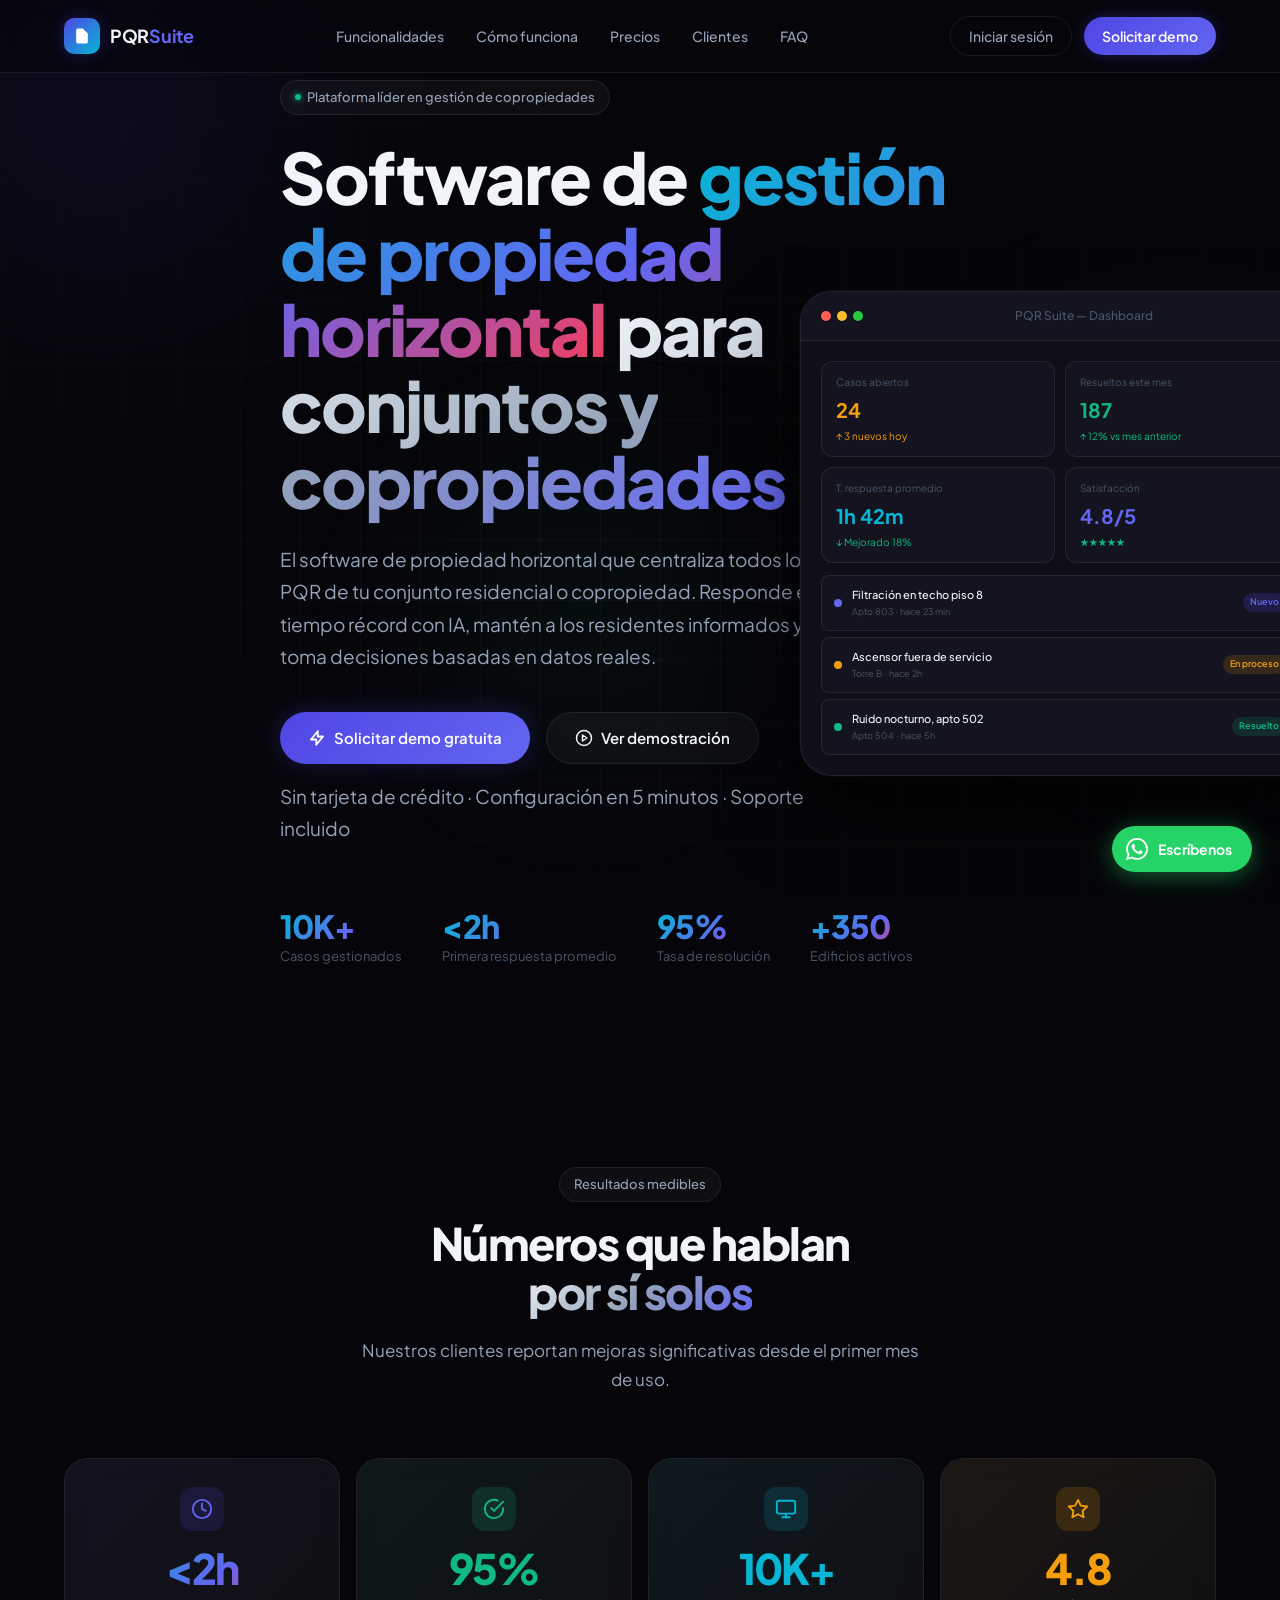
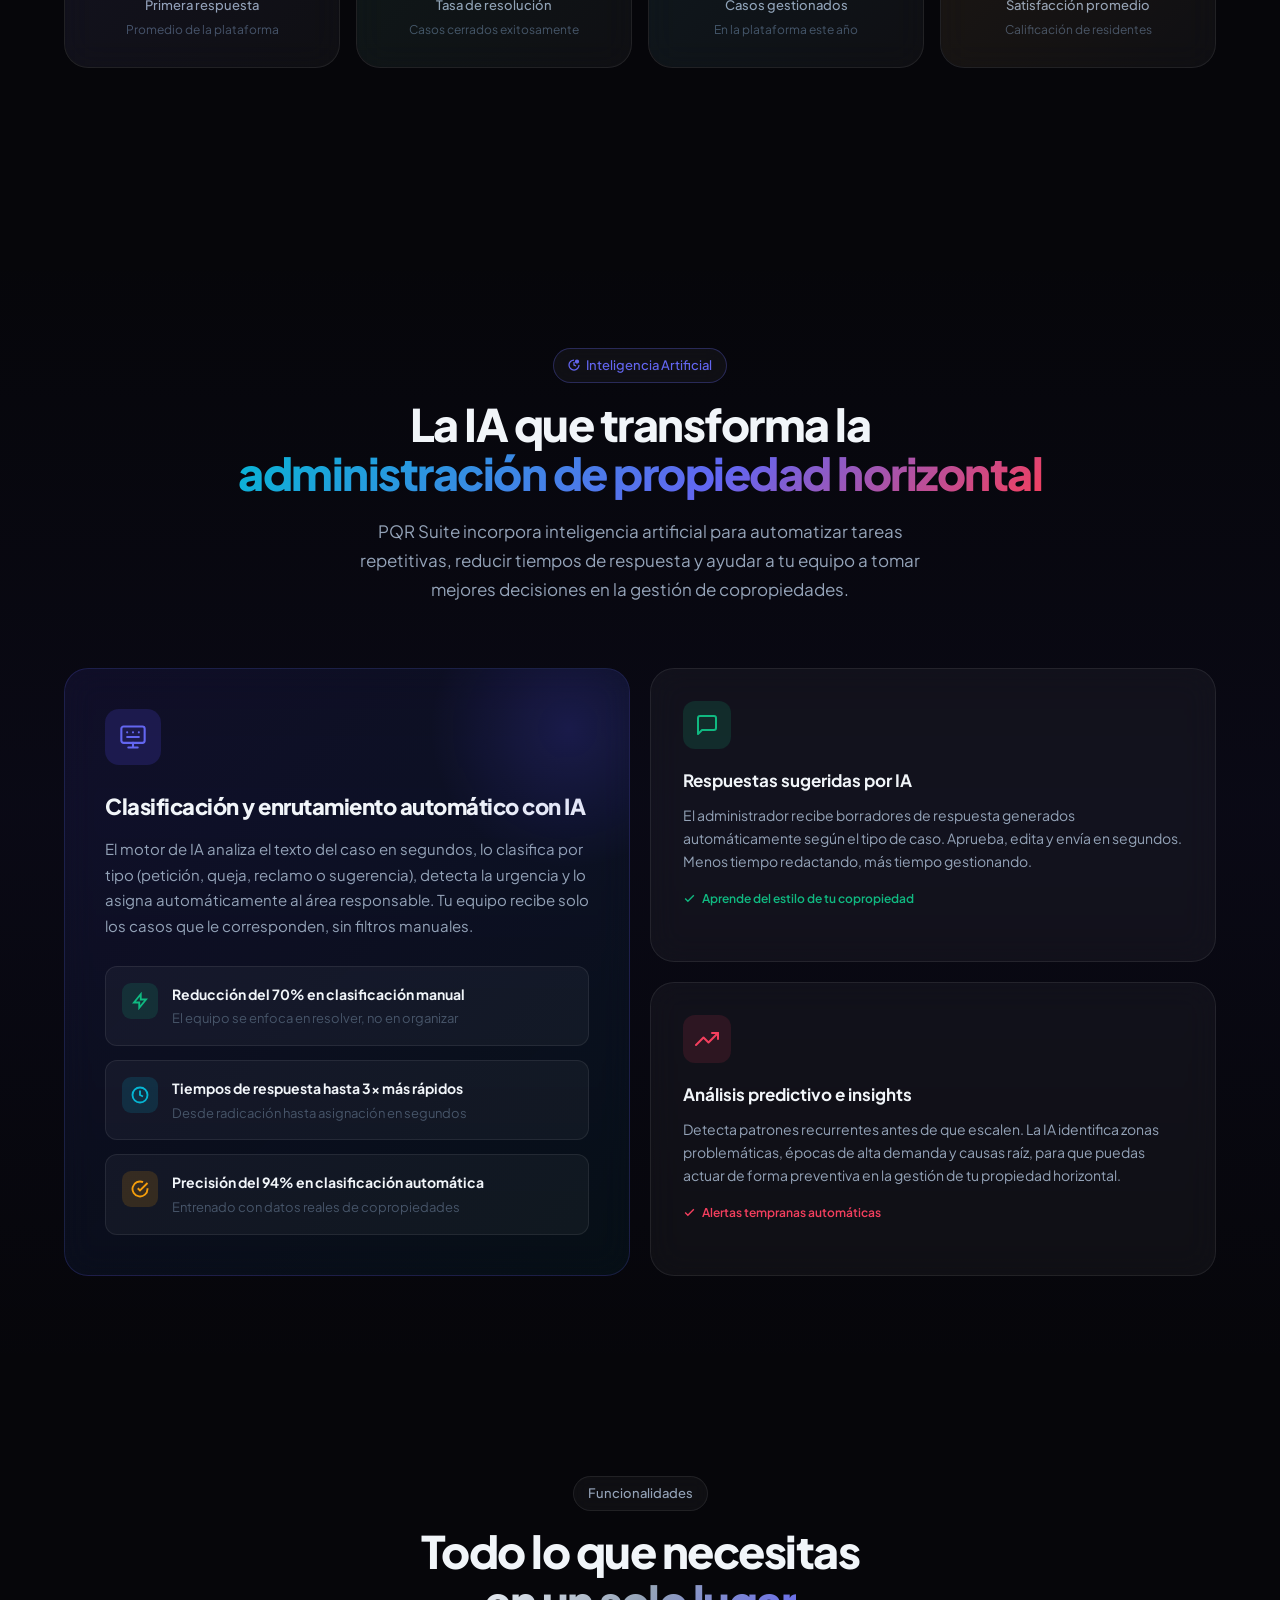
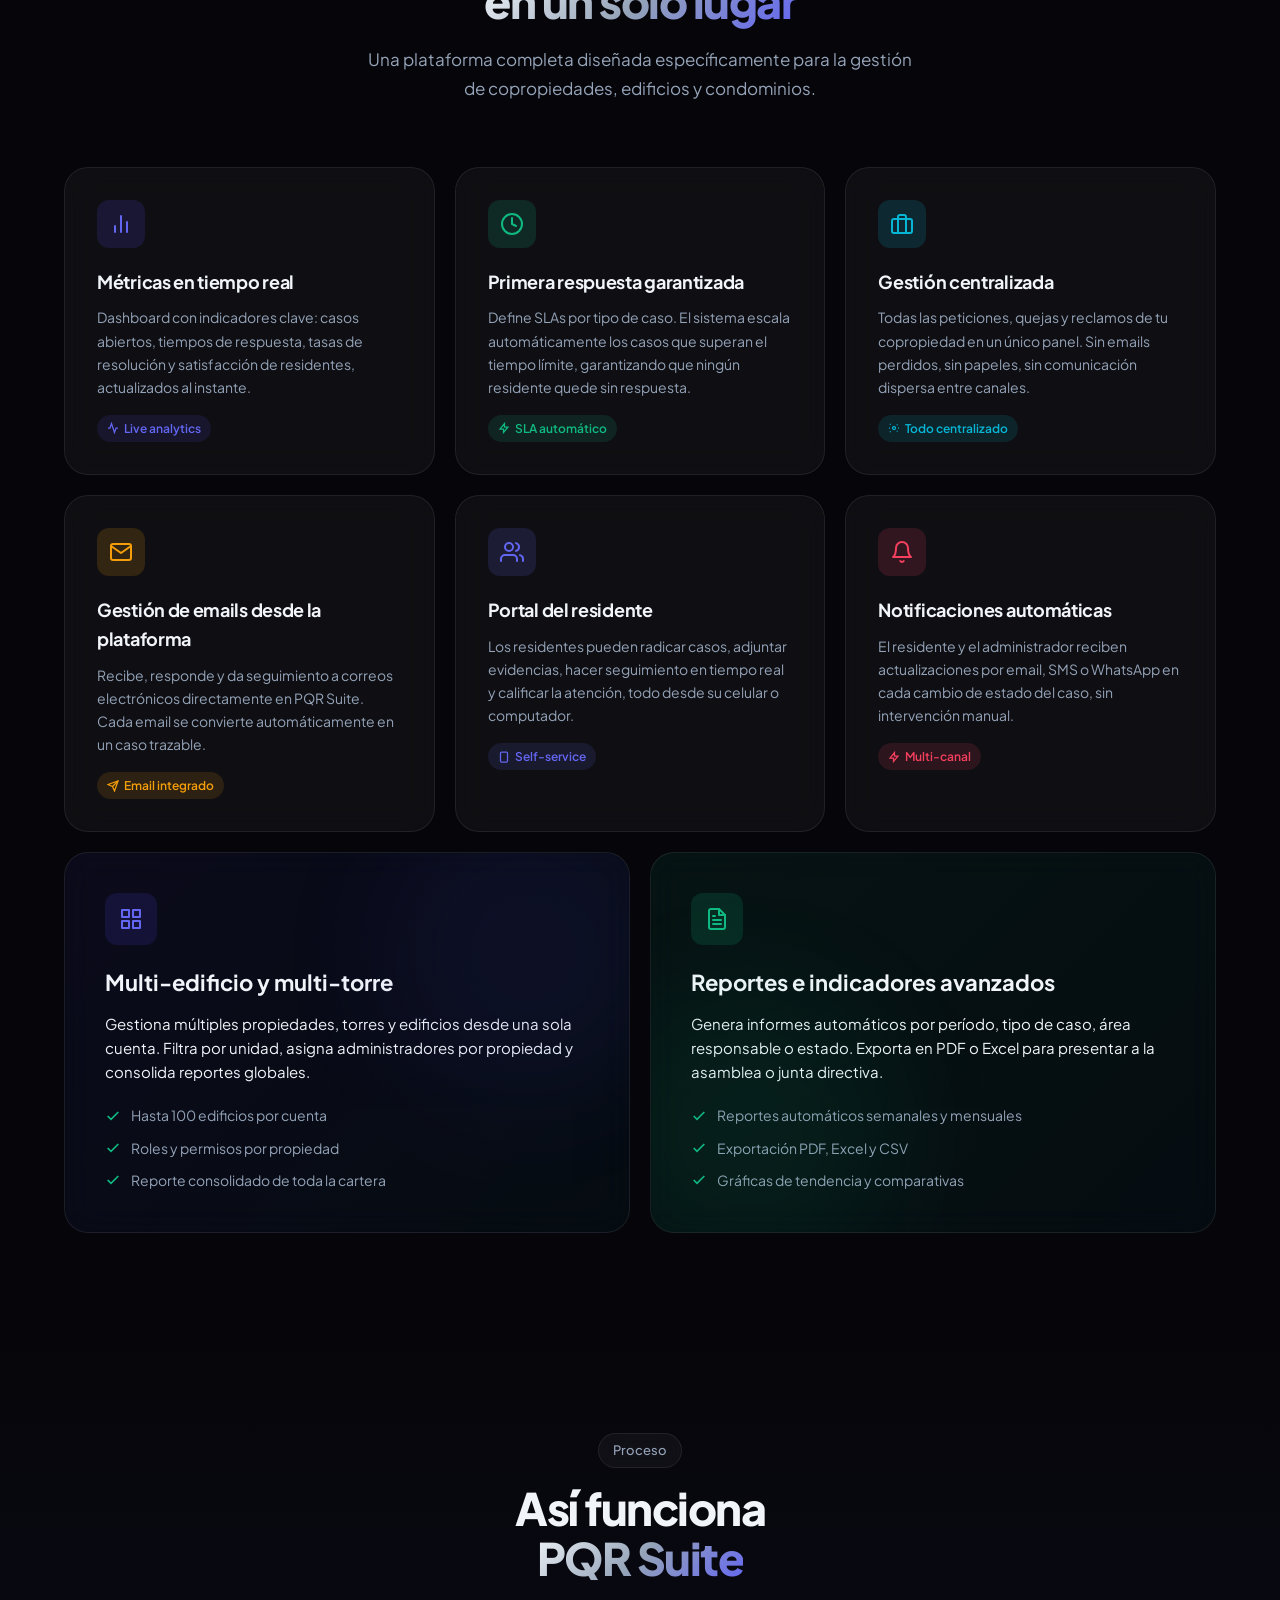
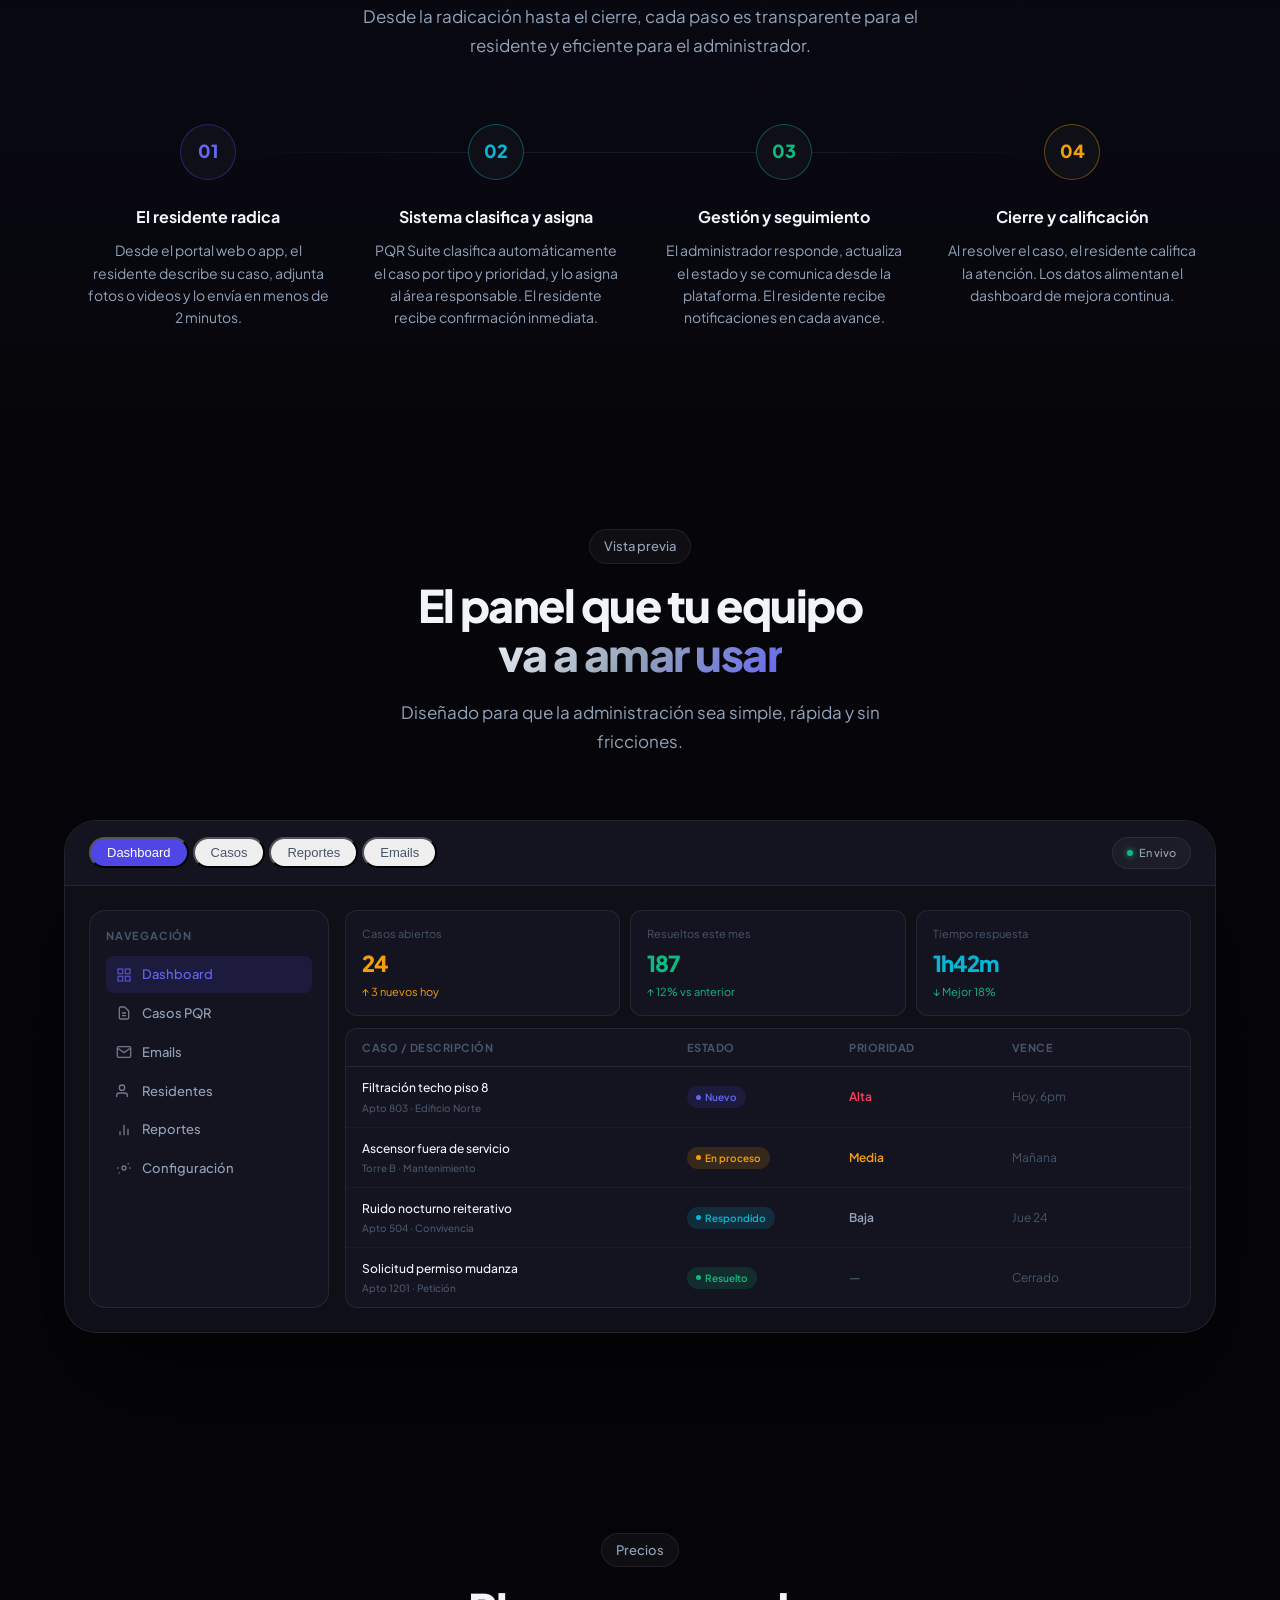
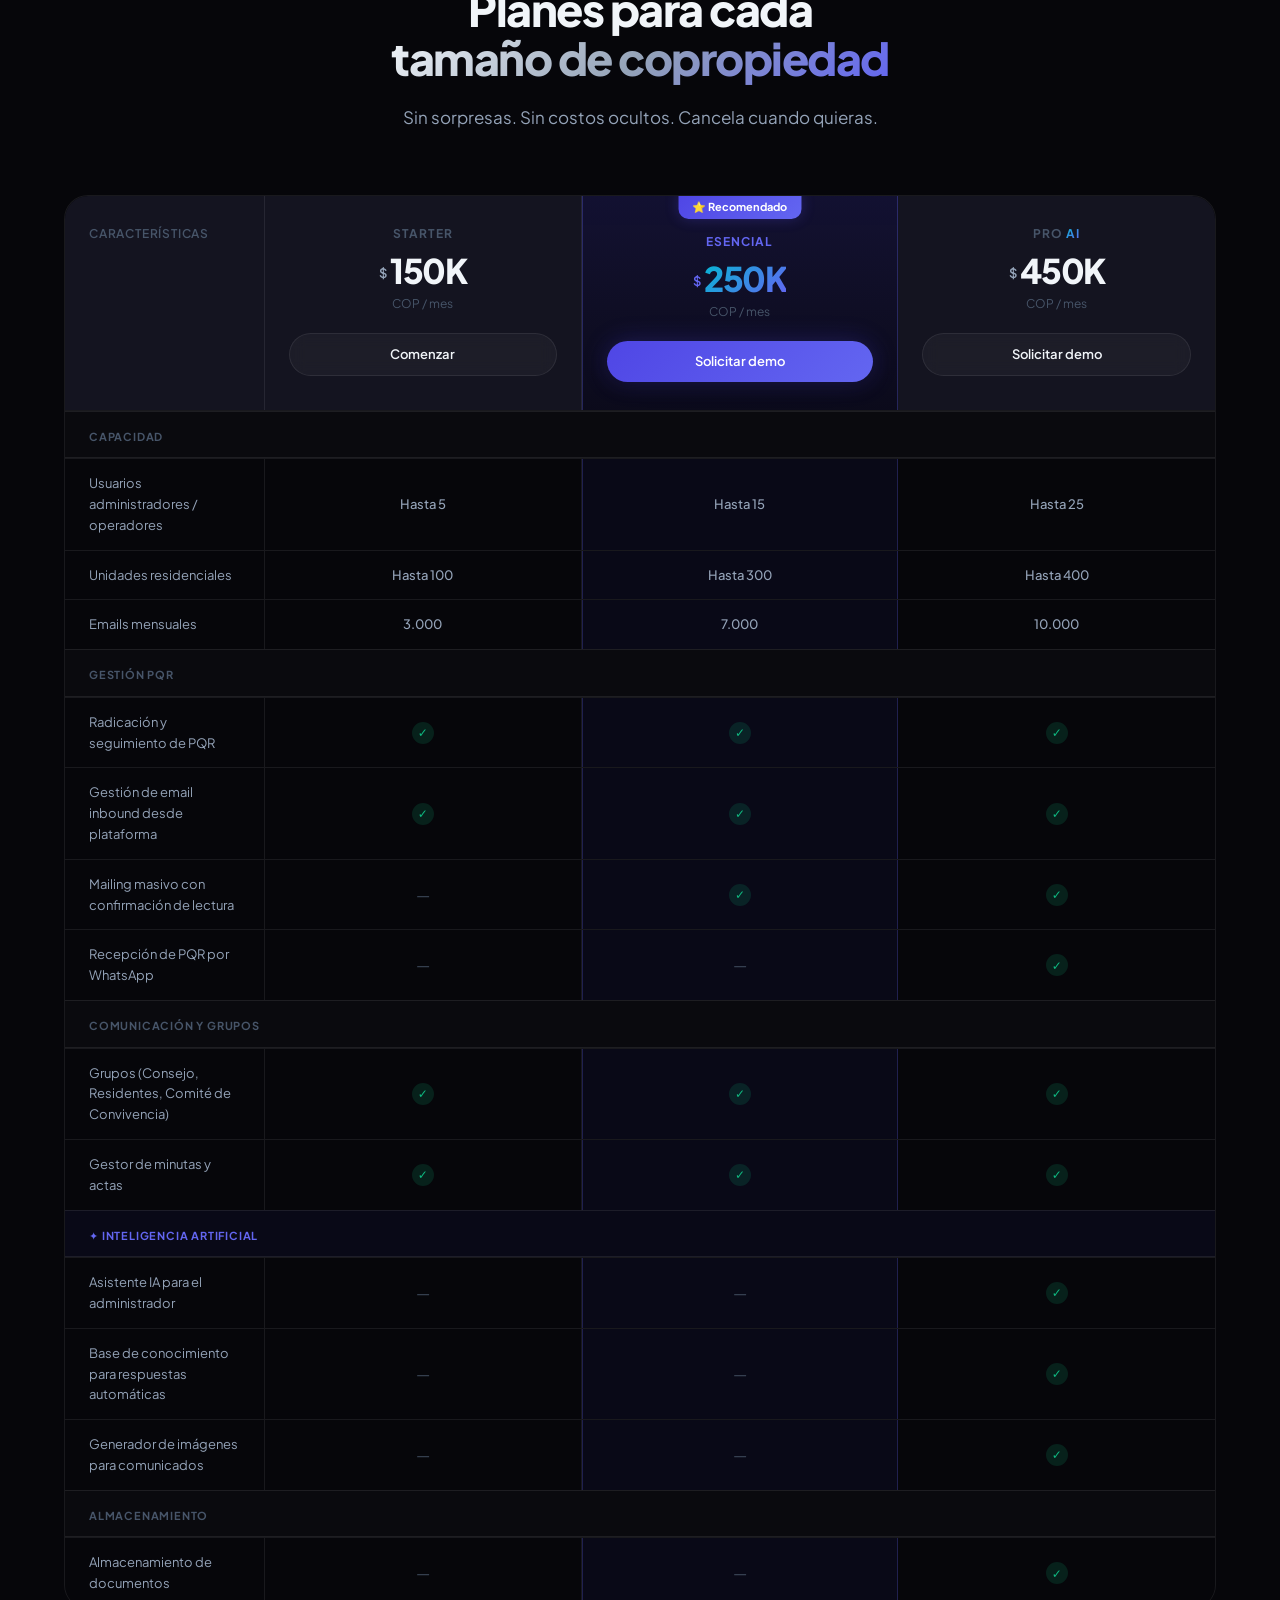
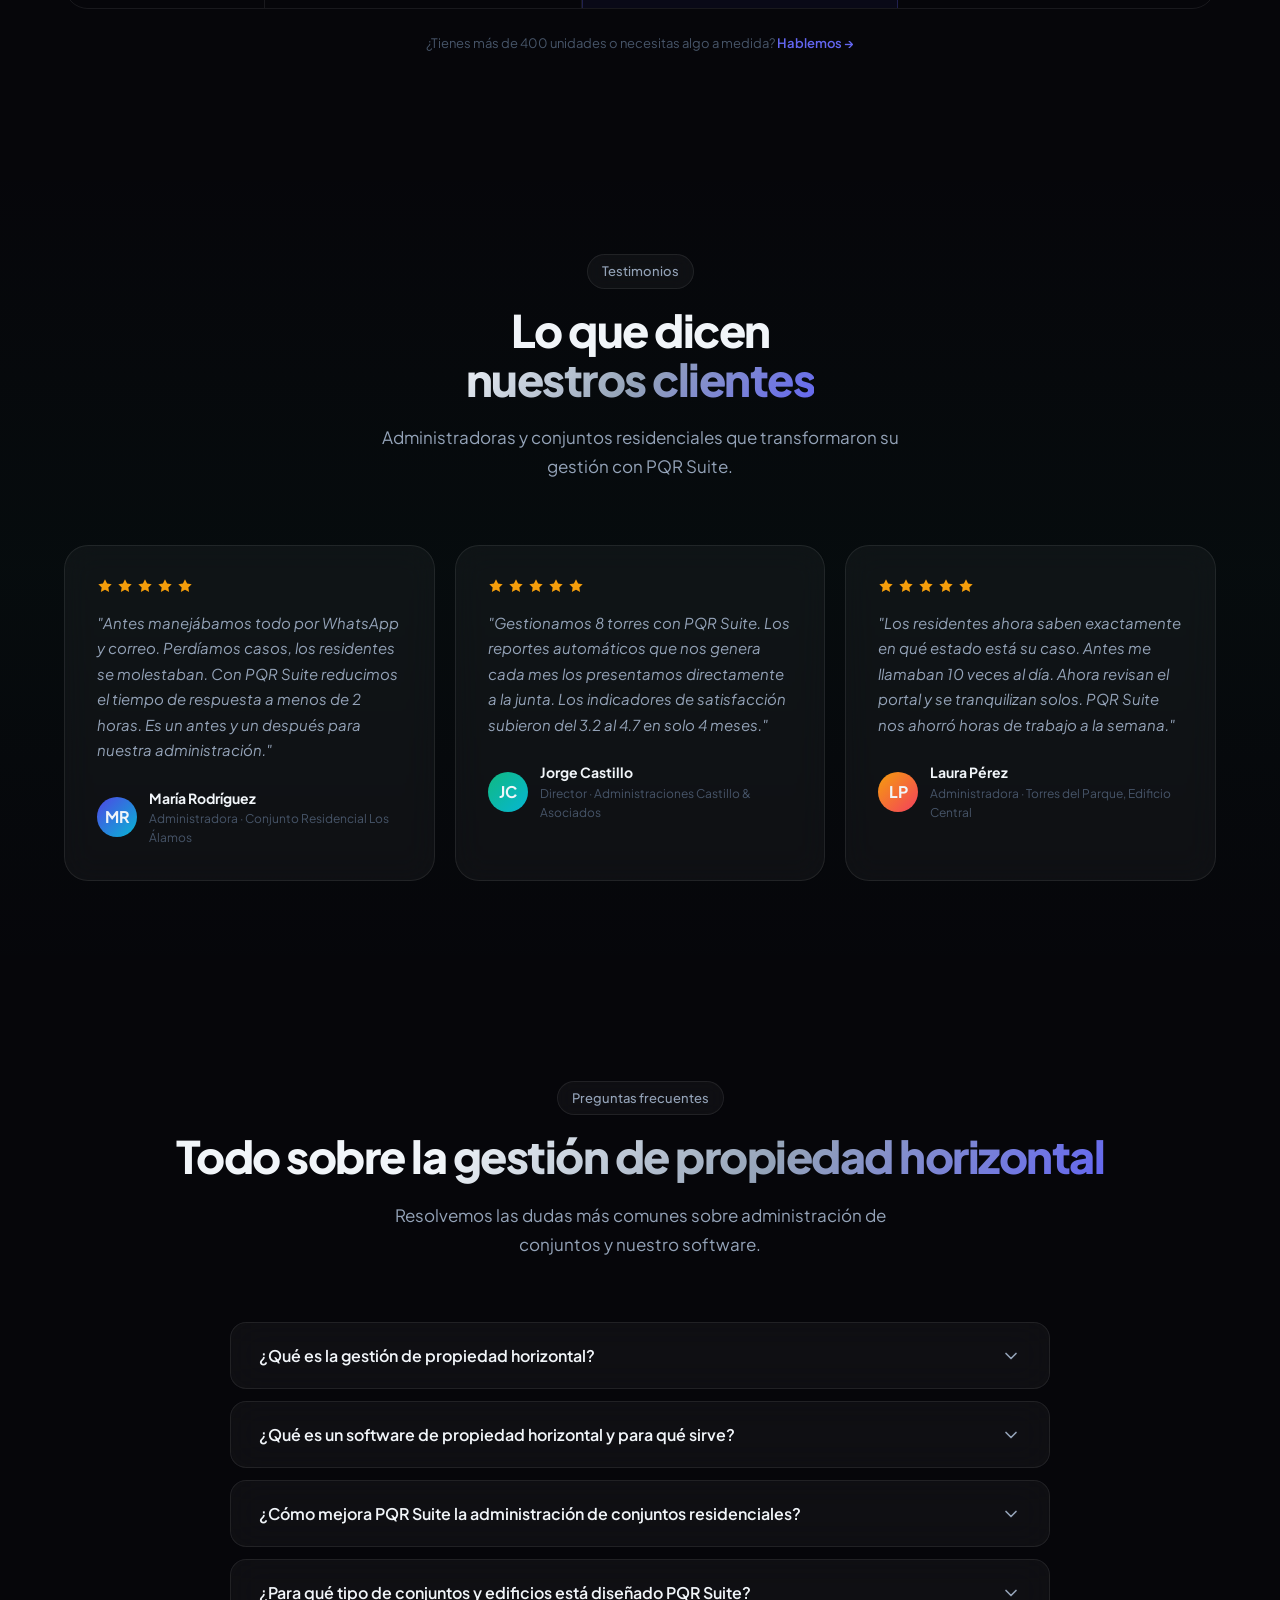
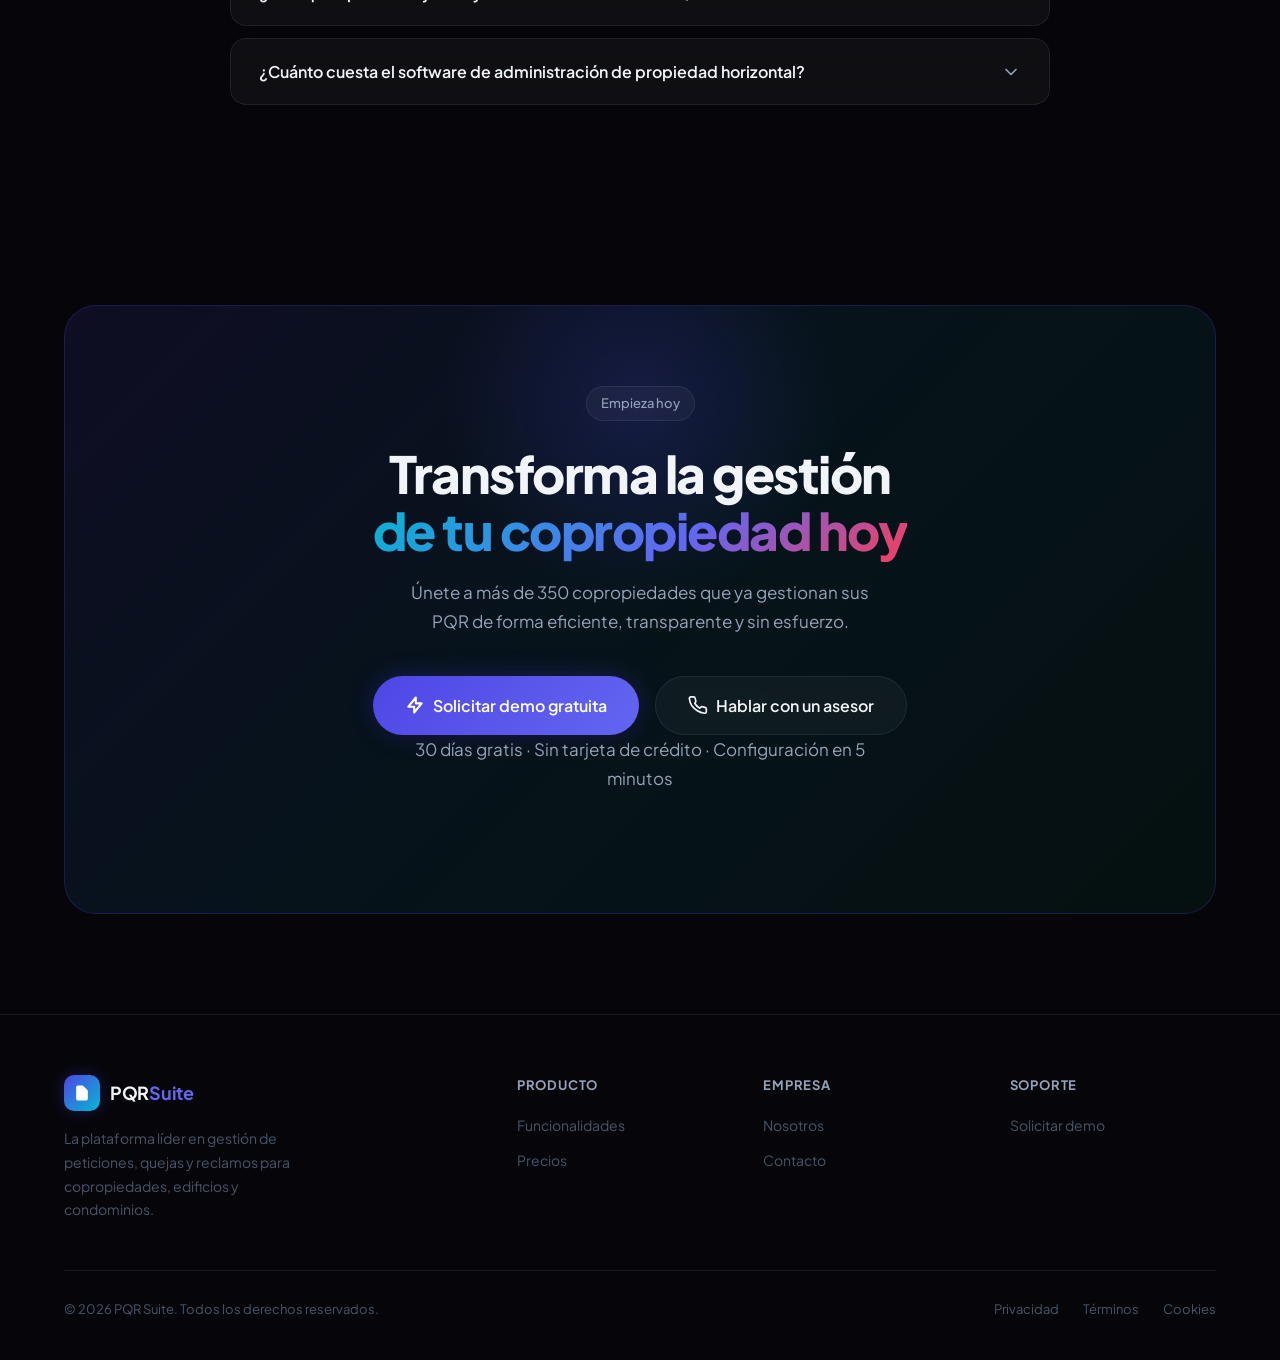
==== commit 74a867bd: "improvements" ====
--- a/index.html
+++ b/index.html
@@ -3,30 +3,33 @@
 <head>
   <meta charset="UTF-8" />
   <meta name="viewport" content="width=device-width, initial-scale=1.0" />
-  <title>PQR Suite — Software de Administración de Propiedad Horizontal | Gestión PQR con IA</title>
-  <meta name="description" content="PQR Suite es la plataforma líder en administración de propiedad horizontal. Gestiona peticiones, quejas y reclamos con inteligencia artificial: primera respuesta en menos de 2 horas, métricas en tiempo real y comunicación centralizada para copropiedades, edificios y condominios.">
-  <meta name="keywords" content="administracion de propiedad horizontal, gestion de propiedad horizontal, software copropiedad, PQR copropiedades, peticiones quejas reclamos, administracion edificios, software administradora, gestion conjuntos residenciales, plataforma copropiedad, PQR inteligencia artificial">
+  <title>PQR Suite — Software para Gestión de Propiedad Horizontal</title>
+  <meta name="description" content="Software de propiedad horizontal para administración de conjuntos. Gestiona PQR con IA, primera respuesta en menos de 2 horas. Prueba gratis 30 días.">
+  <meta name="keywords" content="gestion de propiedad horizontal, software de propiedad horizontal, administracion de conjuntos, administracion de propiedad horizontal, software conjuntos residenciales, PQR copropiedades, peticiones quejas reclamos, administracion edificios, software administradora, gestion conjuntos residenciales, plataforma copropiedad, PQR inteligencia artificial, administracion conjunto residencial colombia">
   <meta name="robots" content="index, follow">
   <meta name="author" content="PQR Suite">
   <link rel="canonical" href="https://pqrsuite.com/">
   <link rel="icon" type="image/svg+xml" href="favicon.svg">
   <link rel="shortcut icon" href="favicon.svg">
+  <link rel="apple-touch-icon" sizes="180x180" href="apple-touch-icon.png">
   <meta name="geo.region" content="CO">
+  <meta name="geo.placename" content="Colombia">
   <meta name="language" content="es">
+  <link rel="alternate" hreflang="es-CO" href="https://pqrsuite.com/">
 
   <!-- Open Graph -->
   <meta property="og:type" content="website">
   <meta property="og:url" content="https://pqrsuite.com/">
-  <meta property="og:title" content="PQR Suite — Software de Administración de Propiedad Horizontal con IA">
-  <meta property="og:description" content="Gestiona peticiones, quejas y reclamos de tu copropiedad con inteligencia artificial. Primera respuesta garantizada en menos de 2 horas. Prueba gratis 30 días.">
+  <meta property="og:title" content="PQR Suite — Software para Gestión de Propiedad Horizontal">
+  <meta property="og:description" content="El software de propiedad horizontal para la gestión y administración de conjuntos residenciales. IA para clasificar PQR, primera respuesta en menos de 2 horas. Prueba gratis 30 días.">
   <meta property="og:image" content="https://pqrsuite.com/og-image.png">
   <meta property="og:locale" content="es_CO">
   <meta property="og:site_name" content="PQR Suite">
 
   <!-- Twitter Card -->
   <meta name="twitter:card" content="summary_large_image">
-  <meta name="twitter:title" content="PQR Suite — Administración de Propiedad Horizontal con IA">
-  <meta name="twitter:description" content="Centraliza la gestión de PQR de tu copropiedad. IA para clasificar casos, respuesta en &lt;2h y métricas en tiempo real.">
+  <meta name="twitter:title" content="PQR Suite — Software para Gestión de Propiedad Horizontal">
+  <meta name="twitter:description" content="Software de propiedad horizontal para la administración de conjuntos. IA para clasificar PQR, respuesta en &lt;2h y métricas en tiempo real.">
   <meta name="twitter:image" content="https://pqrsuite.com/og-image.png">
 
   <!-- Schema.org structured data -->
@@ -36,10 +39,12 @@
     "@type": "SoftwareApplication",
     "name": "PQR Suite",
     "applicationCategory": "BusinessApplication",
+    "applicationSubCategory": "Software de gestión de propiedad horizontal",
     "operatingSystem": "Web",
-    "description": "Software de administración de propiedad horizontal para gestionar peticiones, quejas y reclamos con inteligencia artificial. Solución centralizada para copropiedades, edificios y conjuntos residenciales.",
+    "description": "Software de gestión de propiedad horizontal para administración de conjuntos residenciales, edificios y copropiedades. Gestiona peticiones, quejas y reclamos con inteligencia artificial.",
     "url": "https://pqrsuite.com",
     "inLanguage": "es",
+    "keywords": "gestión de propiedad horizontal, software de propiedad horizontal, administración de conjuntos, PQR copropiedades",
     "offers": {
       "@type": "AggregateOffer",
       "lowPrice": "99",
@@ -54,12 +59,78 @@
       "bestRating": "5"
     },
     "featureList": [
-      "Gestión de peticiones quejas y reclamos",
-      "Administración de propiedad horizontal",
-      "Inteligencia artificial para clasificación de casos",
+      "Gestión de propiedad horizontal con IA",
+      "Administración de conjuntos residenciales",
+      "Software de propiedad horizontal en la nube",
       "Portal del residente",
       "Notificaciones automáticas",
-      "Reportes y analítica avanzada"
+      "Reportes y analítica avanzada",
+      "Multi-edificio y multi-torre"
+    ]
+  }
+  </script>
+  <script type="application/ld+json">
+  {
+    "@context": "https://schema.org",
+    "@type": "Organization",
+    "name": "PQR Suite",
+    "url": "https://pqrsuite.com",
+    "logo": "https://pqrsuite.com/favicon.svg",
+    "description": "Empresa de software especializada en gestión de propiedad horizontal y administración de conjuntos residenciales en Colombia.",
+    "areaServed": "CO",
+    "contactPoint": {
+      "@type": "ContactPoint",
+      "telephone": "+573145678786",
+      "contactType": "sales",
+      "availableLanguage": "Spanish"
+    }
+  }
+  </script>
+  <script type="application/ld+json">
+  {
+    "@context": "https://schema.org",
+    "@type": "FAQPage",
+    "mainEntity": [
+      {
+        "@type": "Question",
+        "name": "¿Qué es la gestión de propiedad horizontal?",
+        "acceptedAnswer": {
+          "@type": "Answer",
+          "text": "La gestión de propiedad horizontal es el conjunto de procesos administrativos para manejar copropiedades, conjuntos residenciales y edificios bajo el régimen de propiedad horizontal. Incluye la atención de peticiones, quejas y reclamos (PQR), la comunicación con residentes, el seguimiento de casos y la generación de reportes para la junta directiva o asamblea. PQR Suite digitaliza y automatiza toda esta gestión con inteligencia artificial."
+        }
+      },
+      {
+        "@type": "Question",
+        "name": "¿Qué es un software de propiedad horizontal?",
+        "acceptedAnswer": {
+          "@type": "Answer",
+          "text": "Un software de propiedad horizontal es una plataforma digital que permite a los administradores de conjuntos, edificios y copropiedades gestionar de forma centralizada las peticiones, quejas y reclamos de los residentes, los procesos internos y la comunicación. PQR Suite es el software de propiedad horizontal más completo, con IA integrada, portal del residente y métricas en tiempo real."
+        }
+      },
+      {
+        "@type": "Question",
+        "name": "¿Cómo mejora PQR Suite la administración de conjuntos residenciales?",
+        "acceptedAnswer": {
+          "@type": "Answer",
+          "text": "PQR Suite optimiza la administración de conjuntos residenciales al centralizar todos los PQR en una sola plataforma. La IA clasifica y enruta automáticamente cada caso, garantizando una primera respuesta en menos de 2 horas. Los residentes hacen seguimiento en tiempo real desde el portal, y los administradores generan reportes automáticos para presentar a la junta directiva."
+        }
+      },
+      {
+        "@type": "Question",
+        "name": "¿Para qué tipo de conjuntos y edificios está diseñado PQR Suite?",
+        "acceptedAnswer": {
+          "@type": "Answer",
+          "text": "PQR Suite está diseñado para todo tipo de propiedad horizontal en Colombia: conjuntos residenciales de apartamentos o casas, edificios de oficinas, condominios, unidades de uso mixto y copropiedades multi-torre. Se adapta desde conjuntos pequeños de 30 unidades hasta grandes propiedades con más de 400 unidades, con planes específicos para cada tamaño."
+        }
+      },
+      {
+        "@type": "Question",
+        "name": "¿Cuánto cuesta el software de administración de propiedad horizontal PQR Suite?",
+        "acceptedAnswer": {
+          "@type": "Answer",
+          "text": "PQR Suite ofrece tres planes: Starter desde USD 99/mes para conjuntos de hasta 80 unidades, Pro desde USD 149/mes hasta 200 unidades, y Business desde USD 249/mes para grandes conjuntos. Todos incluyen 30 días de prueba gratuita sin necesidad de tarjeta de crédito."
+        }
+      }
     ]
   }
   </script>
@@ -75,735 +146,7 @@
   <link rel="preconnect" href="https://fonts.googleapis.com" />
   <link rel="preconnect" href="https://fonts.gstatic.com" crossorigin />
   <link href="https://fonts.googleapis.com/css2?family=Plus+Jakarta+Sans:wght@300;400;500;600;700;800&display=swap" rel="stylesheet" />
-  <style>
-    *, *::before, *::after { box-sizing: border-box; margin: 0; padding: 0; }
-
-    :root {
-      --bg-void:      #06060a;
-      --bg-base:      #0a0a10;
-      --bg-surface:   #0f0f17;
-      --bg-elevated:  #141420;
-      --glass-bg:     rgba(255,255,255,0.04);
-      --glass-border: rgba(255,255,255,0.08);
-      --glass-hover:  rgba(255,255,255,0.07);
-
-      --accent:       #4F46E5;
-      --accent-light: #6366F1;
-      --accent-glow:  rgba(79,70,229,0.3);
-      --cyan:         #06B6D4;
-      --cyan-glow:    rgba(6,182,212,0.25);
-      --emerald:      #10B981;
-      --emerald-glow: rgba(16,185,129,0.25);
-      --amber:        #F59E0B;
-      --rose:         #F43F5E;
-
-      --text-primary:   #F1F5F9;
-      --text-secondary: #94A3B8;
-      --text-muted:     #475569;
-
-      --radius-sm:  8px;
-      --radius-md:  12px;
-      --radius-lg:  16px;
-      --radius-xl:  24px;
-      --radius-2xl: 32px;
-
-      --ease-out: cubic-bezier(0.16, 1, 0.3, 1);
-      --ease-in:  cubic-bezier(0.7, 0, 0.84, 0);
-
-      --font: 'Plus Jakarta Sans', system-ui, sans-serif;
-    }
-
-    html { scroll-behavior: smooth; }
-
-    body {
-      font-family: var(--font);
-      background-color: var(--bg-void);
-      color: var(--text-primary);
-      line-height: 1.6;
-      overflow-x: hidden;
-      -webkit-font-smoothing: antialiased;
-    }
-
-    /* ─── SCROLLBAR ─── */
-    ::-webkit-scrollbar { width: 6px; }
-    ::-webkit-scrollbar-track { background: var(--bg-base); }
-    ::-webkit-scrollbar-thumb { background: var(--glass-border); border-radius: 99px; }
-
-    /* ─── UTILITIES ─── */
-    .container { max-width: 1200px; margin: 0 auto; padding: 0 24px; }
-    .section { padding: 100px 0; }
-    .badge {
-      display: inline-flex; align-items: center; gap: 6px;
-      padding: 6px 14px; border-radius: 99px;
-      border: 1px solid var(--glass-border);
-      background: var(--glass-bg);
-      font-size: 13px; font-weight: 500; color: var(--text-secondary);
-      backdrop-filter: blur(8px);
-    }
-    .badge .dot {
-      width: 6px; height: 6px; border-radius: 99px;
-      background: var(--emerald);
-      box-shadow: 0 0 6px var(--emerald);
-      animation: pulse-dot 2s infinite;
-    }
-    @keyframes pulse-dot {
-      0%,100% { opacity:1; transform:scale(1); }
-      50%      { opacity:.6; transform:scale(1.3); }
-    }
-
-    .gradient-text {
-      background: linear-gradient(135deg, #F1F5F9 0%, #94A3B8 50%, var(--accent-light) 100%);
-      -webkit-background-clip: text; -webkit-text-fill-color: transparent;
-      background-clip: text;
-    }
-    .gradient-text-accent {
-      background: linear-gradient(135deg, var(--cyan) 0%, var(--accent-light) 60%, var(--rose) 100%);
-      -webkit-background-clip: text; -webkit-text-fill-color: transparent;
-      background-clip: text;
-    }
-
-    .btn-primary {
-      display: inline-flex; align-items: center; gap: 8px;
-      padding: 14px 28px; border-radius: 99px;
-      background: linear-gradient(135deg, var(--accent) 0%, var(--accent-light) 100%);
-      color: #fff; font-family: var(--font); font-weight: 600; font-size: 15px;
-      border: none; cursor: pointer; text-decoration: none;
-      box-shadow: 0 0 24px var(--accent-glow), 0 4px 16px rgba(0,0,0,0.4);
-      transition: transform 200ms var(--ease-out), box-shadow 200ms var(--ease-out);
-    }
-    .btn-primary:hover {
-      transform: translateY(-2px);
-      box-shadow: 0 0 36px var(--accent-glow), 0 8px 24px rgba(0,0,0,0.5);
-    }
-    .btn-secondary {
-      display: inline-flex; align-items: center; gap: 8px;
-      padding: 13px 28px; border-radius: 99px;
-      background: var(--glass-bg); color: var(--text-primary);
-      font-family: var(--font); font-weight: 600; font-size: 15px;
-      border: 1px solid var(--glass-border); cursor: pointer; text-decoration: none;
-      backdrop-filter: blur(8px);
-      transition: background 200ms var(--ease-out), border-color 200ms var(--ease-out), transform 200ms var(--ease-out);
-    }
-    .btn-secondary:hover {
-      background: var(--glass-hover);
-      border-color: rgba(255,255,255,0.16);
-      transform: translateY(-2px);
-    }
-
-    .glass-card {
-      background: var(--glass-bg);
-      border: 1px solid var(--glass-border);
-      border-radius: var(--radius-xl);
-      backdrop-filter: blur(16px);
-      transition: background 250ms var(--ease-out), border-color 250ms var(--ease-out), transform 250ms var(--ease-out);
-    }
-    .glass-card:hover {
-      background: var(--glass-hover);
-      border-color: rgba(255,255,255,0.12);
-      transform: translateY(-4px);
-    }
-
-    /* ─── AMBIENT BLOBS ─── */
-    .blobs {
-      position: fixed; inset: 0; pointer-events: none; z-index: 0; overflow: hidden;
-    }
-    .blob {
-      position: absolute; border-radius: 50%; filter: blur(80px);
-      animation: float 20s ease-in-out infinite;
-    }
-    .blob-1 {
-      width: 600px; height: 600px; top: -200px; left: -200px;
-      background: radial-gradient(circle, rgba(79,70,229,0.12) 0%, transparent 70%);
-      animation-duration: 22s;
-    }
-    .blob-2 {
-      width: 500px; height: 500px; top: 30%; right: -150px;
-      background: radial-gradient(circle, rgba(6,182,212,0.1) 0%, transparent 70%);
-      animation-duration: 18s; animation-delay: -8s;
-    }
-    .blob-3 {
-      width: 400px; height: 400px; bottom: 10%; left: 30%;
-      background: radial-gradient(circle, rgba(16,185,129,0.08) 0%, transparent 70%);
-      animation-duration: 25s; animation-delay: -14s;
-    }
-    @keyframes float {
-      0%,100% { transform: translate(0,0) scale(1); }
-      33%      { transform: translate(30px,-40px) scale(1.05); }
-      66%      { transform: translate(-20px,25px) scale(0.97); }
-    }
-
-    /* ─── NAVBAR ─── */
-    nav {
-      position: fixed; top: 0; left: 0; right: 0; z-index: 100;
-      padding: 16px 0;
-      background: rgba(6,6,10,0.7);
-      backdrop-filter: blur(20px) saturate(180%);
-      border-bottom: 1px solid var(--glass-border);
-      transition: background 300ms;
-    }
-    .nav-inner {
-      display: flex; align-items: center; justify-content: space-between;
-    }
-    .logo {
-      display: flex; align-items: center; gap: 10px;
-      text-decoration: none;
-    }
-    .logo-icon {
-      width: 36px; height: 36px; border-radius: 10px;
-      background: linear-gradient(135deg, var(--accent) 0%, var(--cyan) 100%);
-      display: flex; align-items: center; justify-content: center;
-      box-shadow: 0 0 16px var(--accent-glow);
-    }
-    .logo-icon svg { width: 20px; height: 20px; fill: #fff; }
-    .logo-name {
-      font-weight: 700; font-size: 18px; color: var(--text-primary); letter-spacing: -0.3px;
-    }
-    .logo-name span { color: var(--accent-light); }
-    .nav-links {
-      display: flex; align-items: center; gap: 32px; list-style: none;
-    }
-    .nav-links a {
-      color: var(--text-secondary); text-decoration: none; font-size: 14px; font-weight: 500;
-      transition: color 200ms;
-    }
-    .nav-links a:hover { color: var(--text-primary); }
-    .nav-actions { display: flex; align-items: center; gap: 12px; }
-    .btn-nav-ghost {
-      padding: 8px 18px; border-radius: 99px;
-      background: transparent; color: var(--text-secondary);
-      border: 1px solid var(--glass-border); font-family: var(--font);
-      font-size: 14px; font-weight: 500; cursor: pointer; text-decoration: none;
-      transition: color 200ms, border-color 200ms;
-    }
-    .btn-nav-ghost:hover { color: var(--text-primary); border-color: rgba(255,255,255,0.16); }
-    .btn-nav-cta {
-      padding: 8px 18px; border-radius: 99px;
-      background: linear-gradient(135deg, var(--accent), var(--accent-light));
-      color: #fff; font-family: var(--font); font-size: 14px; font-weight: 600;
-      border: none; cursor: pointer; text-decoration: none;
-      box-shadow: 0 0 16px var(--accent-glow);
-      transition: transform 200ms var(--ease-out), box-shadow 200ms var(--ease-out);
-    }
-    .btn-nav-cta:hover { transform: translateY(-1px); box-shadow: 0 0 24px var(--accent-glow); }
-
-    .hamburger { display: none; background: none; border: none; cursor: pointer; padding: 4px; }
-    .hamburger span {
-      display: block; width: 22px; height: 2px;
-      background: var(--text-secondary); border-radius: 2px;
-      transition: transform 300ms, opacity 300ms;
-    }
-    .hamburger span+span { margin-top: 5px; }
-
-    /* ─── HERO ─── */
-    .hero {
-      position: relative; min-height: 100vh;
-      display: flex; align-items: center; padding-top: 80px;
-      overflow: hidden;
-    }
-    .hero-grid {
-      position: absolute; inset: 0; z-index: 0;
-      background-image:
-        linear-gradient(rgba(255,255,255,0.03) 1px, transparent 1px),
-        linear-gradient(90deg, rgba(255,255,255,0.03) 1px, transparent 1px);
-      background-size: 60px 60px;
-      mask-image: radial-gradient(ellipse 80% 60% at 50% 50%, black 0%, transparent 100%);
-    }
-    .hero-content { position: relative; z-index: 1; max-width: 720px; }
-    .hero-badge { margin-bottom: 24px; }
-    .hero h1 {
-      font-size: clamp(40px, 5.5vw, 72px);
-      font-weight: 800; letter-spacing: -2px; line-height: 1.08;
-      margin-bottom: 24px;
-    }
-    .hero p {
-      font-size: clamp(16px, 1.5vw, 19px);
-      color: var(--text-secondary); line-height: 1.7;
-      max-width: 560px; margin-bottom: 40px;
-    }
-    .hero-cta { display: flex; align-items: center; gap: 16px; flex-wrap: wrap; }
-    .hero-cta-note { font-size: 13px; color: var(--text-muted); margin-top: 16px; }
-    .hero-stats {
-      display: flex; gap: 40px; margin-top: 64px; flex-wrap: wrap;
-    }
-    .hero-stat-item {}
-    .hero-stat-number {
-      font-size: 32px; font-weight: 800; letter-spacing: -1px;
-      line-height: 1.1;
-    }
-    .hero-stat-label { font-size: 13px; color: var(--text-muted); margin-top: 2px; }
-
-    .hero-visual {
-      position: absolute; right: -40px; top: 50%; transform: translateY(-50%);
-      width: 520px; z-index: 1;
-    }
-
-    /* Dashboard mockup */
-    .dashboard-mockup {
-      background: var(--bg-surface);
-      border: 1px solid var(--glass-border);
-      border-radius: var(--radius-2xl);
-      overflow: hidden;
-      box-shadow: 0 40px 80px rgba(0,0,0,0.6), 0 0 0 1px rgba(255,255,255,0.04);
-    }
-    .mockup-bar {
-      display: flex; align-items: center; gap: 6px;
-      padding: 14px 20px;
-      background: var(--bg-elevated);
-      border-bottom: 1px solid var(--glass-border);
-    }
-    .mockup-dot { width: 10px; height: 10px; border-radius: 50%; }
-    .mockup-dot:nth-child(1) { background: #FF5F57; }
-    .mockup-dot:nth-child(2) { background: #FEBC2E; }
-    .mockup-dot:nth-child(3) { background: #28C840; }
-    .mockup-title {
-      flex: 1; text-align: center; font-size: 12px; color: var(--text-muted); font-weight: 500;
-    }
-    .mockup-body { padding: 20px; }
-    .mockup-grid { display: grid; grid-template-columns: 1fr 1fr; gap: 10px; margin-bottom: 12px; }
-    .mockup-metric {
-      background: var(--bg-elevated);
-      border: 1px solid var(--glass-border);
-      border-radius: var(--radius-md);
-      padding: 12px 14px;
-    }
-    .mockup-metric-label { font-size: 10px; color: var(--text-muted); margin-bottom: 4px; }
-    .mockup-metric-value { font-size: 20px; font-weight: 700; }
-    .mockup-metric-trend { font-size: 10px; margin-top: 2px; }
-    .color-emerald { color: var(--emerald); }
-    .color-cyan { color: var(--cyan); }
-    .color-amber { color: var(--amber); }
-    .color-accent { color: var(--accent-light); }
-    .color-rose { color: var(--rose); }
-
-    .mockup-cases { display: flex; flex-direction: column; gap: 6px; }
-    .mockup-case {
-      display: flex; align-items: center; gap: 10px;
-      background: var(--bg-elevated);
-      border: 1px solid var(--glass-border);
-      border-radius: var(--radius-sm); padding: 10px 12px;
-    }
-    .mockup-case-dot { width: 8px; height: 8px; border-radius: 50%; flex-shrink: 0; }
-    .mockup-case-info { flex: 1; min-width: 0; }
-    .mockup-case-title { font-size: 11px; font-weight: 500; white-space: nowrap; overflow: hidden; text-overflow: ellipsis; }
-    .mockup-case-meta { font-size: 9px; color: var(--text-muted); margin-top: 2px; }
-    .mockup-case-badge {
-      font-size: 9px; font-weight: 600; padding: 2px 7px; border-radius: 99px;
-      flex-shrink: 0;
-    }
-    .badge-resolved { background: rgba(16,185,129,0.15); color: var(--emerald); }
-    .badge-open     { background: rgba(245,158,11,0.15); color: var(--amber); }
-    .badge-new      { background: rgba(79,70,229,0.2); color: var(--accent-light); }
-
-    /* ─── LOGOS ─── */
-    .logos-section { padding: 48px 0; border-top: 1px solid var(--glass-border); border-bottom: 1px solid var(--glass-border); }
-    .logos-label { text-align: center; font-size: 13px; color: var(--text-muted); margin-bottom: 28px; font-weight: 500; letter-spacing: 0.5px; text-transform: uppercase; }
-    .logos-track {
-      display: flex; align-items: center; justify-content: center;
-      gap: 48px; flex-wrap: wrap;
-    }
-    .logo-item {
-      font-size: 14px; font-weight: 700; color: var(--text-muted);
-      letter-spacing: 1px; text-transform: uppercase; opacity: 0.5;
-      transition: opacity 200ms;
-    }
-    .logo-item:hover { opacity: 0.8; }
-
-    /* ─── SECTION HEADERS ─── */
-    .section-header { text-align: center; margin-bottom: 64px; }
-    .section-header h2 {
-      font-size: clamp(30px, 3.5vw, 48px);
-      font-weight: 800; letter-spacing: -1.5px; line-height: 1.1;
-      margin: 16px 0 20px;
-    }
-    .section-header p {
-      font-size: 17px; color: var(--text-secondary); max-width: 560px; margin: 0 auto; line-height: 1.7;
-    }
-
-    /* ─── METRICS SECTION ─── */
-    .metrics-grid {
-      display: grid; grid-template-columns: repeat(4, 1fr); gap: 16px; margin-bottom: 80px;
-    }
-    .metric-card {
-      padding: 28px 24px; text-align: center;
-      position: relative; overflow: hidden;
-    }
-    .metric-card::before {
-      content: ''; position: absolute; inset: 0; border-radius: var(--radius-xl);
-      background: linear-gradient(135deg, var(--glow-color, transparent) 0%, transparent 100%);
-      opacity: 0.06;
-    }
-    .metric-icon {
-      width: 44px; height: 44px; border-radius: var(--radius-md);
-      display: flex; align-items: center; justify-content: center;
-      margin: 0 auto 16px;
-    }
-    .metric-icon svg { width: 22px; height: 22px; }
-    .metric-number {
-      font-size: 42px; font-weight: 800; letter-spacing: -2px; line-height: 1;
-      margin-bottom: 6px;
-    }
-    .metric-label { font-size: 13px; color: var(--text-secondary); font-weight: 500; }
-    .metric-sublabel { font-size: 12px; color: var(--text-muted); margin-top: 4px; }
-
-    /* ─── FEATURES ─── */
-    .features-grid {
-      display: grid; grid-template-columns: repeat(3, 1fr); gap: 20px;
-    }
-    .feature-card { padding: 32px; }
-    .feature-icon {
-      width: 48px; height: 48px; border-radius: var(--radius-md);
-      display: flex; align-items: center; justify-content: center;
-      margin-bottom: 20px;
-    }
-    .feature-icon svg { width: 24px; height: 24px; }
-    .feature-card h3 { font-size: 18px; font-weight: 700; margin-bottom: 10px; letter-spacing: -0.3px; }
-    .feature-card p { font-size: 14px; color: var(--text-secondary); line-height: 1.65; }
-    .feature-tag {
-      display: inline-flex; align-items: center; gap: 5px;
-      margin-top: 16px; padding: 4px 10px; border-radius: 99px;
-      font-size: 12px; font-weight: 600;
-    }
-
-    /* Feature highlight (large cards) */
-    .features-highlight { display: grid; grid-template-columns: 1fr 1fr; gap: 20px; margin-top: 20px; }
-    .feature-highlight-card { padding: 40px; position: relative; overflow: hidden; }
-    .feature-highlight-card .bg-glow {
-      position: absolute; width: 300px; height: 300px; border-radius: 50%;
-      filter: blur(60px); opacity: 0.08; pointer-events: none;
-    }
-
-    /* ─── HOW IT WORKS ─── */
-    .steps-grid {
-      display: grid; grid-template-columns: repeat(4, 1fr); gap: 0; position: relative;
-    }
-    .steps-grid::before {
-      content: ''; position: absolute; top: 28px; left: 12.5%; right: 12.5%;
-      height: 1px; background: linear-gradient(90deg, transparent, var(--glass-border), var(--glass-border), transparent);
-      z-index: 0;
-    }
-    .step-item { text-align: center; padding: 0 20px; position: relative; z-index: 1; }
-    .step-number {
-      width: 56px; height: 56px; border-radius: 50%;
-      display: flex; align-items: center; justify-content: center;
-      margin: 0 auto 24px;
-      font-size: 18px; font-weight: 800;
-      border: 1px solid var(--glass-border);
-      background: var(--bg-surface);
-    }
-    .step-item h3 { font-size: 16px; font-weight: 700; margin-bottom: 10px; }
-    .step-item p { font-size: 14px; color: var(--text-secondary); line-height: 1.6; }
-
-    /* ─── SCREENSHOT / PRODUCT DEMO ─── */
-    .demo-section { padding: 100px 0; }
-    .demo-wrapper {
-      background: var(--bg-surface);
-      border: 1px solid var(--glass-border);
-      border-radius: var(--radius-2xl);
-      overflow: hidden;
-      box-shadow: 0 60px 120px rgba(0,0,0,0.5);
-    }
-    .demo-topbar {
-      display: flex; align-items: center; justify-content: space-between;
-      padding: 16px 24px;
-      background: var(--bg-elevated);
-      border-bottom: 1px solid var(--glass-border);
-    }
-    .demo-tabs { display: flex; gap: 4px; }
-    .demo-tab {
-      padding: 6px 16px; border-radius: 99px;
-      font-size: 13px; font-weight: 500; cursor: pointer;
-      transition: background 200ms, color 200ms;
-      color: var(--text-muted);
-    }
-    .demo-tab.active { background: var(--accent); color: #fff; }
-    .demo-tab:not(.active):hover { background: var(--glass-bg); color: var(--text-secondary); }
-    .demo-content { padding: 24px; }
-    .demo-dash-grid { display: grid; grid-template-columns: 240px 1fr; gap: 16px; min-height: 340px; }
-    .demo-sidebar {
-      background: var(--bg-elevated); border: 1px solid var(--glass-border);
-      border-radius: var(--radius-lg); padding: 16px;
-    }
-    .demo-sidebar-title { font-size: 11px; font-weight: 700; text-transform: uppercase; letter-spacing: 0.8px; color: var(--text-muted); margin-bottom: 12px; }
-    .demo-nav-item {
-      display: flex; align-items: center; gap: 10px;
-      padding: 8px 10px; border-radius: var(--radius-sm);
-      font-size: 13px; font-weight: 500; margin-bottom: 2px;
-      cursor: pointer; transition: background 150ms;
-      color: var(--text-secondary);
-    }
-    .demo-nav-item.active { background: rgba(79,70,229,0.15); color: var(--accent-light); }
-    .demo-nav-item:not(.active):hover { background: var(--glass-bg); }
-    .demo-nav-icon { width: 16px; height: 16px; opacity: 0.7; }
-    .demo-main { display: flex; flex-direction: column; gap: 12px; }
-    .demo-stats-row { display: grid; grid-template-columns: repeat(3, 1fr); gap: 10px; }
-    .demo-stat {
-      background: var(--bg-elevated); border: 1px solid var(--glass-border);
-      border-radius: var(--radius-md); padding: 14px 16px;
-    }
-    .demo-stat-label { font-size: 11px; color: var(--text-muted); margin-bottom: 4px; }
-    .demo-stat-value { font-size: 22px; font-weight: 800; letter-spacing: -1px; }
-    .demo-stat-sub { font-size: 11px; margin-top: 2px; }
-    .demo-table {
-      background: var(--bg-elevated); border: 1px solid var(--glass-border);
-      border-radius: var(--radius-md); overflow: hidden; flex: 1;
-    }
-    .demo-table-head {
-      display: grid; grid-template-columns: 2fr 1fr 1fr 1fr;
-      padding: 10px 16px; border-bottom: 1px solid var(--glass-border);
-      font-size: 11px; font-weight: 700; color: var(--text-muted);
-      text-transform: uppercase; letter-spacing: 0.5px;
-    }
-    .demo-table-row {
-      display: grid; grid-template-columns: 2fr 1fr 1fr 1fr;
-      padding: 11px 16px; border-bottom: 1px solid rgba(255,255,255,0.03);
-      font-size: 12px; align-items: center;
-      transition: background 150ms;
-    }
-    .demo-table-row:hover { background: var(--glass-bg); }
-    .demo-table-row:last-child { border-bottom: none; }
-    .case-title-cell { font-weight: 500; }
-    .case-sub { font-size: 10px; color: var(--text-muted); margin-top: 2px; }
-    .status-pill {
-      display: inline-flex; align-items: center; gap: 4px;
-      padding: 3px 9px; border-radius: 99px; font-size: 10px; font-weight: 600;
-    }
-    .status-dot { width: 5px; height: 5px; border-radius: 50%; }
-
-    /* ─── PRICING ─── */
-
-    /* ─── COMPARE TABLE ─── */
-    .compare-row {
-      display: grid;
-      grid-template-columns: 200px 1fr 1fr 1fr;
-      border-top: 1px solid var(--glass-border);
-      transition: background 150ms;
-    }
-    .compare-row:hover { background: rgba(255,255,255,0.02); }
-    .compare-label {
-      padding: 14px 24px;
-      font-size: 13px;
-      color: var(--text-secondary);
-      border-right: 1px solid var(--glass-border);
-      display: flex;
-      align-items: center;
-    }
-    .compare-cell {
-      padding: 14px 16px;
-      font-size: 13px;
-      color: var(--text-secondary);
-      text-align: center;
-      display: flex;
-      align-items: center;
-      justify-content: center;
-      border-right: 1px solid var(--glass-border);
-      font-weight: 500;
-    }
-    .compare-cell:last-child { border-right: none; }
-    .compare-cell--featured {
-      background: rgba(79,70,229,0.06);
-      border-right: 1px solid rgba(99,102,241,0.25);
-      border-left: 1px solid rgba(99,102,241,0.25);
-    }
-    .c-yes {
-      display: inline-flex;
-      align-items: center;
-      justify-content: center;
-      width: 22px; height: 22px;
-      border-radius: 50%;
-      background: rgba(16,185,129,0.15);
-      color: var(--emerald);
-      font-size: 12px;
-      font-weight: 700;
-    }
-    .c-no { color: var(--text-muted); font-size: 16px; font-weight: 300; }
-
-    @media (max-width: 768px) {
-      .compare-row { grid-template-columns: 1fr 1fr 1fr 1fr; }
-      .compare-label { font-size: 11px; padding: 12px 10px; }
-      .compare-cell { padding: 12px 8px; font-size: 11px; }
-    }
-
-    /* ─── PRICING MOBILE CARDS ─── */
-    .pricing-plan-tabs { display: none; }
-    .plan-features-mobile { display: none; }
-    @media (max-width: 640px) {
-      #pricing { overflow-x: hidden; }
-      .pricing-label-cell { display: none !important; }
-      .pricing-header-grid {
-        display: flex !important;
-        flex-direction: column;
-        border-radius: var(--radius-xl) !important;
-        border-bottom: 1px solid var(--glass-border) !important;
-      }
-      .pricing-plan-card {
-        display: block !important;
-        border-right: none !important;
-        border-left: none !important;
-        border-bottom: 1px solid var(--glass-border);
-      }
-      .pricing-plan-card:last-child { border-bottom: none !important; }
-      .plan-features-mobile {
-        display: block;
-        list-style: none;
-        margin: 16px 0 0;
-        padding: 0;
-        text-align: left;
-      }
-      .plan-features-mobile li {
-        font-size: 13px;
-        color: var(--text-secondary);
-        padding: 5px 0;
-        display: flex;
-        align-items: center;
-        gap: 8px;
-      }
-      .plan-features-mobile li::before {
-        content: '\2713';
-        display: inline-flex;
-        align-items: center;
-        justify-content: center;
-        width: 18px; height: 18px;
-        border-radius: 50%;
-        background: rgba(16,185,129,0.15);
-        color: var(--emerald);
-        font-size: 10px;
-        font-weight: 700;
-        flex-shrink: 0;
-      }
-      .pricing-comparison-table { display: none !important; }
-    }
-
-    /* ─── TESTIMONIALS ─── */
-    .testimonials-grid { display: grid; grid-template-columns: repeat(3, 1fr); gap: 20px; }
-    .testimonial-card { padding: 32px; }
-    .testimonial-stars { display: flex; gap: 4px; margin-bottom: 16px; }
-    .star { width: 16px; height: 16px; color: var(--amber); }
-    .testimonial-text { font-size: 15px; color: var(--text-secondary); line-height: 1.7; margin-bottom: 24px; font-style: italic; }
-    .testimonial-author { display: flex; align-items: center; gap: 12px; }
-    .testimonial-avatar {
-      width: 40px; height: 40px; border-radius: 50%;
-      display: flex; align-items: center; justify-content: center;
-      font-size: 16px; font-weight: 700; flex-shrink: 0;
-    }
-    .testimonial-name { font-size: 14px; font-weight: 700; }
-    .testimonial-role { font-size: 12px; color: var(--text-muted); }
-
-    /* ─── CTA ─── */
-    .cta-section { padding: 100px 0; }
-    .cta-wrapper {
-      background: linear-gradient(135deg, rgba(79,70,229,0.12) 0%, rgba(6,182,212,0.08) 50%, rgba(16,185,129,0.06) 100%);
-      border: 1px solid rgba(79,70,229,0.25);
-      border-radius: var(--radius-2xl);
-      padding: 80px 60px;
-      text-align: center;
-      position: relative; overflow: hidden;
-    }
-    .cta-wrapper::before {
-      content: ''; position: absolute; top: -100px; left: 50%; transform: translateX(-50%);
-      width: 400px; height: 400px; border-radius: 50%;
-      background: radial-gradient(circle, rgba(79,70,229,0.2) 0%, transparent 70%);
-      pointer-events: none;
-    }
-    .cta-wrapper h2 {
-      font-size: clamp(32px, 4vw, 52px); font-weight: 800; letter-spacing: -1.5px;
-      line-height: 1.1; margin-bottom: 20px; position: relative;
-    }
-    .cta-wrapper p {
-      font-size: 17px; color: var(--text-secondary); max-width: 480px; margin: 0 auto 40px;
-      line-height: 1.7; position: relative;
-    }
-    .cta-buttons { display: flex; gap: 16px; justify-content: center; flex-wrap: wrap; position: relative; }
-    .cta-note { font-size: 13px; color: var(--text-muted); margin-top: 20px; }
-
-    /* ─── FOOTER ─── */
-    footer {
-      padding: 60px 0 40px;
-      border-top: 1px solid var(--glass-border);
-    }
-    .footer-grid {
-      display: grid; grid-template-columns: 2fr 1fr 1fr 1fr; gap: 40px; margin-bottom: 48px;
-    }
-    .footer-brand p { font-size: 14px; color: var(--text-muted); line-height: 1.7; margin-top: 16px; max-width: 260px; }
-    .footer-col h4 { font-size: 13px; font-weight: 700; text-transform: uppercase; letter-spacing: 0.8px; color: var(--text-secondary); margin-bottom: 16px; }
-    .footer-col ul { list-style: none; }
-    .footer-col li { margin-bottom: 10px; }
-    .footer-col a { color: var(--text-muted); text-decoration: none; font-size: 14px; transition: color 200ms; }
-    .footer-col a:hover { color: var(--text-secondary); }
-    .footer-bottom {
-      display: flex; align-items: center; justify-content: space-between; flex-wrap: wrap; gap: 16px;
-      padding-top: 28px; border-top: 1px solid var(--glass-border);
-    }
-    .footer-copy { font-size: 13px; color: var(--text-muted); }
-    .footer-legal { display: flex; gap: 24px; }
-    .footer-legal a { font-size: 13px; color: var(--text-muted); text-decoration: none; transition: color 200ms; }
-    .footer-legal a:hover { color: var(--text-secondary); }
-
-    /* ─── MOBILE MENU ─── */
-    .mobile-menu {
-      display: none; position: fixed; inset: 0; z-index: 99;
-      background: rgba(6,6,10,0.97);
-      backdrop-filter: blur(20px);
-      flex-direction: column; align-items: center; justify-content: center; gap: 32px;
-    }
-    .mobile-menu.open { display: flex; }
-    .mobile-menu a {
-      font-size: 24px; font-weight: 700; color: var(--text-primary);
-      text-decoration: none; transition: color 200ms;
-    }
-    .mobile-menu a:hover { color: var(--accent-light); }
-    .mobile-menu-close {
-      position: absolute; top: 24px; right: 24px;
-      background: var(--glass-bg); border: 1px solid var(--glass-border);
-      color: var(--text-primary); width: 40px; height: 40px;
-      border-radius: 50%; font-size: 20px; cursor: pointer;
-      display: flex; align-items: center; justify-content: center;
-    }
-
-    /* ─── ANIMATIONS ─── */
-    .fade-up { opacity: 0; transform: translateY(24px); transition: opacity 600ms var(--ease-out), transform 600ms var(--ease-out); }
-    .fade-up.visible { opacity: 1; transform: translateY(0); }
-
-    /* ─── RESPONSIVE ─── */
-    @media (max-width: 1100px) {
-      .hero-visual { display: none; }
-      .metrics-grid { grid-template-columns: repeat(2, 1fr); }
-      .features-grid { grid-template-columns: repeat(2, 1fr); }
-      .ai-grid { grid-template-columns: 1fr !important; }
-      .ai-grid > .glass-card:first-child { grid-row: auto !important; }
-      .steps-grid { grid-template-columns: repeat(2, 1fr); gap: 32px; }
-      .steps-grid::before { display: none; }
-      .demo-dash-grid { grid-template-columns: 1fr; }
-      .demo-sidebar { display: none; }
-      .footer-grid { grid-template-columns: 1fr 1fr; }
-    }
-
-    @media (max-width: 768px) {
-      .nav-links { display: none; }
-      .nav-actions { display: none; }
-      .hamburger { display: block; }
-      .section { padding: 72px 0; }
-      .features-grid { grid-template-columns: 1fr; }
-      .features-highlight { grid-template-columns: 1fr; }
-      .testimonials-grid { grid-template-columns: 1fr; }
-      .demo-stats-row { grid-template-columns: 1fr; }
-      .metrics-grid { grid-template-columns: 1fr 1fr; }
-      .footer-grid { grid-template-columns: 1fr; }
-      .cta-wrapper { padding: 48px 28px; }
-      .hero-stats { gap: 24px; }
-      .demo-table-head, .demo-table-row { grid-template-columns: 2fr 1fr 1fr; }
-      .demo-table-head > :last-child, .demo-table-row > :last-child { display: none; }
-    }
-
-    @media (max-width: 480px) {
-      .metrics-grid { grid-template-columns: 1fr; }
-      .hero h1 { letter-spacing: -1px; }
-    }
-
-    @media (prefers-reduced-motion: reduce) {
-      .blob, .fade-up { animation: none !important; transition: none !important; }
-      .fade-up { opacity: 1; transform: none; }
-    }
-  </style>
+  <link rel="stylesheet" href="styles.css">
 </head>
 <body>
 
@@ -838,6 +181,7 @@
       <li><a href="#how-it-works">Cómo funciona</a></li>
       <li><a href="#pricing">Precios</a></li>
       <li><a href="#testimonials">Clientes</a></li>
+      <li><a href="#faq">FAQ</a></li>
     </ul>
     <div class="nav-actions">
       <a href="https://app.pqrsuite.com" target="_blank" rel="noopener noreferrer" class="btn-nav-ghost">Iniciar sesión</a>
@@ -862,13 +206,13 @@
       </div>
 
       <h1>
-        Gestiona cada <span class="gradient-text-accent">petición,<br>queja y reclamo</span><br>
-        <span class="gradient-text">desde un solo lugar</span>
+        Software de <span class="gradient-text-accent">gestión de propiedad<br>horizontal</span>
+        <span class="gradient-text">para conjuntos y copropiedades</span>
       </h1>
 
       <p>
-        Centraliza la gestión de PQR de tu copropiedad. Responde en tiempo récord, mantén
-        a los residentes informados y toma decisiones basadas en datos reales.
+        El software de propiedad horizontal que centraliza todos los PQR de tu conjunto residencial o copropiedad.
+        Responde en tiempo récord con IA, mantén a los residentes informados y toma decisiones basadas en datos reales.
       </p>
 
       <div class="hero-cta">
@@ -1683,6 +1027,71 @@
   </div>
 </section>
 
+<!-- ═══════════════════ FAQ ═══════════════════ -->
+<section class="section" id="faq" aria-labelledby="faq-heading">
+  <div class="container">
+    <div class="section-header fade-up">
+      <span class="badge">Preguntas frecuentes</span>
+      <h2 id="faq-heading">Todo sobre la <span class="gradient-text">gestión de propiedad horizontal</span></h2>
+      <p>Resolvemos las dudas más comunes sobre administración de conjuntos y nuestro software.</p>
+    </div>
+
+    <div class="faq-list fade-up" itemscope itemtype="https://schema.org/FAQPage">
+
+      <div class="faq-item glass-card" itemscope itemprop="mainEntity" itemtype="https://schema.org/Question">
+        <button class="faq-question" aria-expanded="false" onclick="toggleFaq(this)">
+          <span itemprop="name">¿Qué es la gestión de propiedad horizontal?</span>
+          <svg class="faq-icon" width="20" height="20" viewBox="0 0 24 24" fill="none" stroke="currentColor" stroke-width="2" stroke-linecap="round" stroke-linejoin="round" aria-hidden="true"><polyline points="6 9 12 15 18 9"/></svg>
+        </button>
+        <div class="faq-answer" itemscope itemprop="acceptedAnswer" itemtype="https://schema.org/Answer">
+          <p itemprop="text">La <strong>gestión de propiedad horizontal</strong> es el conjunto de procesos administrativos para manejar copropiedades, conjuntos residenciales y edificios bajo el régimen de propiedad horizontal. Incluye la atención de peticiones, quejas y reclamos (PQR), la comunicación con residentes, el seguimiento de casos y la generación de reportes para la junta directiva o asamblea. PQR Suite digitaliza y automatiza toda esta gestión con inteligencia artificial, reduciendo tiempos de respuesta y mejorando la satisfacción de los residentes.</p>
+        </div>
+      </div>
+
+      <div class="faq-item glass-card" itemscope itemprop="mainEntity" itemtype="https://schema.org/Question">
+        <button class="faq-question" aria-expanded="false" onclick="toggleFaq(this)">
+          <span itemprop="name">¿Qué es un software de propiedad horizontal y para qué sirve?</span>
+          <svg class="faq-icon" width="20" height="20" viewBox="0 0 24 24" fill="none" stroke="currentColor" stroke-width="2" stroke-linecap="round" stroke-linejoin="round" aria-hidden="true"><polyline points="6 9 12 15 18 9"/></svg>
+        </button>
+        <div class="faq-answer" itemscope itemprop="acceptedAnswer" itemtype="https://schema.org/Answer">
+          <p itemprop="text">Un <strong>software de propiedad horizontal</strong> es una plataforma digital que permite a los administradores de conjuntos, edificios y copropiedades centralizar y automatizar sus procesos: desde la recepción y seguimiento de PQR hasta la comunicación con residentes y la generación de informes. PQR Suite es el software de propiedad horizontal más completo del mercado, con IA integrada, portal del residente y métricas en tiempo real que transforman la manera en que se administran las copropiedades en Colombia.</p>
+        </div>
+      </div>
+
+      <div class="faq-item glass-card" itemscope itemprop="mainEntity" itemtype="https://schema.org/Question">
+        <button class="faq-question" aria-expanded="false" onclick="toggleFaq(this)">
+          <span itemprop="name">¿Cómo mejora PQR Suite la administración de conjuntos residenciales?</span>
+          <svg class="faq-icon" width="20" height="20" viewBox="0 0 24 24" fill="none" stroke="currentColor" stroke-width="2" stroke-linecap="round" stroke-linejoin="round" aria-hidden="true"><polyline points="6 9 12 15 18 9"/></svg>
+        </button>
+        <div class="faq-answer" itemscope itemprop="acceptedAnswer" itemtype="https://schema.org/Answer">
+          <p itemprop="text">PQR Suite transforma la <strong>administración de conjuntos</strong> residenciales al centralizar todos los PQR en una sola plataforma. La IA clasifica y enruta automáticamente cada caso, garantizando una primera respuesta en menos de 2 horas. Los residentes hacen seguimiento en tiempo real desde el portal, los administradores generan reportes automáticos para la junta directiva y la tasa de resolución supera el 95%. Más de 350 conjuntos y edificios en Colombia ya gestionan sus copropiedades con PQR Suite.</p>
+        </div>
+      </div>
+
+      <div class="faq-item glass-card" itemscope itemprop="mainEntity" itemtype="https://schema.org/Question">
+        <button class="faq-question" aria-expanded="false" onclick="toggleFaq(this)">
+          <span itemprop="name">¿Para qué tipo de conjuntos y edificios está diseñado PQR Suite?</span>
+          <svg class="faq-icon" width="20" height="20" viewBox="0 0 24 24" fill="none" stroke="currentColor" stroke-width="2" stroke-linecap="round" stroke-linejoin="round" aria-hidden="true"><polyline points="6 9 12 15 18 9"/></svg>
+        </button>
+        <div class="faq-answer" itemscope itemprop="acceptedAnswer" itemtype="https://schema.org/Answer">
+          <p itemprop="text">PQR Suite está diseñado para todo tipo de <strong>propiedad horizontal</strong> en Colombia: conjuntos residenciales de apartamentos o casas, edificios de oficinas, condominios, unidades de uso mixto y copropiedades multi-torre. El plan Starter es ideal para conjuntos pequeños (hasta 80 unidades), el plan Pro para copropiedades medianas (hasta 200 unidades) y el plan Business para grandes complejos residenciales con más de 200 unidades o múltiples torres.</p>
+        </div>
+      </div>
+
+      <div class="faq-item glass-card" itemscope itemprop="mainEntity" itemtype="https://schema.org/Question">
+        <button class="faq-question" aria-expanded="false" onclick="toggleFaq(this)">
+          <span itemprop="name">¿Cuánto cuesta el software de administración de propiedad horizontal?</span>
+          <svg class="faq-icon" width="20" height="20" viewBox="0 0 24 24" fill="none" stroke="currentColor" stroke-width="2" stroke-linecap="round" stroke-linejoin="round" aria-hidden="true"><polyline points="6 9 12 15 18 9"/></svg>
+        </button>
+        <div class="faq-answer" itemscope itemprop="acceptedAnswer" itemtype="https://schema.org/Answer">
+          <p itemprop="text">PQR Suite ofrece tres planes para la gestión de propiedad horizontal: Starter desde USD 99/mes para conjuntos de hasta 80 unidades, Pro desde USD 149/mes para conjuntos de hasta 200 unidades, y Business desde USD 249/mes para grandes copropiedades. Todos los planes incluyen 30 días de prueba gratuita sin necesidad de tarjeta de crédito, soporte incluido y configuración en 5 minutos.</p>
+        </div>
+      </div>
+
+    </div>
+  </div>
+</section>
+
 <!-- ═══════════════════ CTA ═══════════════════ -->
 <section class="cta-section" id="cta" aria-labelledby="cta-heading">
   <div class="container">
@@ -1725,8 +1134,8 @@
       <div class="footer-col">
         <h4>Producto</h4>
         <ul>
-          <li><a href="#features">Funcionalidades</a></li>
-          <li><a href="#pricing">Precios</a></li>
+          <li><a href="/funcionalidades.html">Funcionalidades</a></li>
+          <li><a href="/precios.html">Precios</a></li>
         </ul>
       </div>
 
@@ -1734,14 +1143,14 @@
         <h4>Empresa</h4>
         <ul>
           <li><a href="#">Nosotros</a></li>
-          <li><a href="#">Contacto</a></li>
+          <li><a href="/contacto.html">Contacto</a></li>
         </ul>
       </div>
 
       <div class="footer-col">
         <h4>Soporte</h4>
         <ul>
-          <li><a href="#">Solicitar demo</a></li>
+          <li><a href="/demo.html">Solicitar demo</a></li>
         </ul>
       </div>
     </div>
@@ -1758,6 +1167,19 @@
 </footer>
 
 <script>
+  // ─── FAQ toggle ───
+  function toggleFaq(btn) {
+    const expanded = btn.getAttribute('aria-expanded') === 'true';
+    document.querySelectorAll('.faq-question[aria-expanded="true"]').forEach(function(b) {
+      b.setAttribute('aria-expanded', 'false');
+      b.nextElementSibling.classList.remove('open');
+    });
+    if (!expanded) {
+      btn.setAttribute('aria-expanded', 'true');
+      btn.nextElementSibling.classList.add('open');
+    }
+  }
+
   // ─── Mobile menu ───
   function openMobileMenu() {
     document.getElementById('mobileMenu').classList.add('open');
--- a/styles.css
+++ b/styles.css
@@ -0,0 +1,750 @@
+
+    *, *::before, *::after { box-sizing: border-box; margin: 0; padding: 0; }
+
+    :root {
+      --bg-void:      #06060a;
+      --bg-base:      #0a0a10;
+      --bg-surface:   #0f0f17;
+      --bg-elevated:  #141420;
+      --glass-bg:     rgba(255,255,255,0.04);
+      --glass-border: rgba(255,255,255,0.08);
+      --glass-hover:  rgba(255,255,255,0.07);
+
+      --accent:       #4F46E5;
+      --accent-light: #6366F1;
+      --accent-glow:  rgba(79,70,229,0.3);
+      --cyan:         #06B6D4;
+      --cyan-glow:    rgba(6,182,212,0.25);
+      --emerald:      #10B981;
+      --emerald-glow: rgba(16,185,129,0.25);
+      --amber:        #F59E0B;
+      --rose:         #F43F5E;
+
+      --text-primary:   #F1F5F9;
+      --text-secondary: #94A3B8;
+      --text-muted:     #475569;
+
+      --radius-sm:  8px;
+      --radius-md:  12px;
+      --radius-lg:  16px;
+      --radius-xl:  24px;
+      --radius-2xl: 32px;
+
+      --ease-out: cubic-bezier(0.16, 1, 0.3, 1);
+      --ease-in:  cubic-bezier(0.7, 0, 0.84, 0);
+
+      --font: 'Plus Jakarta Sans', system-ui, sans-serif;
+    }
+
+    html { scroll-behavior: smooth; }
+
+    body {
+      font-family: var(--font);
+      background-color: var(--bg-void);
+      color: var(--text-primary);
+      line-height: 1.6;
+      overflow-x: hidden;
+      -webkit-font-smoothing: antialiased;
+    }
+
+    /* ─── SCROLLBAR ─── */
+    ::-webkit-scrollbar { width: 6px; }
+    ::-webkit-scrollbar-track { background: var(--bg-base); }
+    ::-webkit-scrollbar-thumb { background: var(--glass-border); border-radius: 99px; }
+
+    /* ─── UTILITIES ─── */
+    .container { max-width: 1200px; margin: 0 auto; padding: 0 24px; }
+    .section { padding: 100px 0; }
+    .badge {
+      display: inline-flex; align-items: center; gap: 6px;
+      padding: 6px 14px; border-radius: 99px;
+      border: 1px solid var(--glass-border);
+      background: var(--glass-bg);
+      font-size: 13px; font-weight: 500; color: var(--text-secondary);
+      backdrop-filter: blur(8px);
+    }
+    .badge .dot {
+      width: 6px; height: 6px; border-radius: 99px;
+      background: var(--emerald);
+      box-shadow: 0 0 6px var(--emerald);
+      animation: pulse-dot 2s infinite;
+    }
+    @keyframes pulse-dot {
+      0%,100% { opacity:1; transform:scale(1); }
+      50%      { opacity:.6; transform:scale(1.3); }
+    }
+
+    .gradient-text {
+      background: linear-gradient(135deg, #F1F5F9 0%, #94A3B8 50%, var(--accent-light) 100%);
+      -webkit-background-clip: text; -webkit-text-fill-color: transparent;
+      background-clip: text;
+    }
+    .gradient-text-accent {
+      background: linear-gradient(135deg, var(--cyan) 0%, var(--accent-light) 60%, var(--rose) 100%);
+      -webkit-background-clip: text; -webkit-text-fill-color: transparent;
+      background-clip: text;
+    }
+
+    .btn-primary {
+      display: inline-flex; align-items: center; gap: 8px;
+      padding: 14px 28px; border-radius: 99px;
+      background: linear-gradient(135deg, var(--accent) 0%, var(--accent-light) 100%);
+      color: #fff; font-family: var(--font); font-weight: 600; font-size: 15px;
+      border: none; cursor: pointer; text-decoration: none;
+      box-shadow: 0 0 24px var(--accent-glow), 0 4px 16px rgba(0,0,0,0.4);
+      transition: transform 200ms var(--ease-out), box-shadow 200ms var(--ease-out);
+    }
+    .btn-primary:hover {
+      transform: translateY(-2px);
+      box-shadow: 0 0 36px var(--accent-glow), 0 8px 24px rgba(0,0,0,0.5);
+    }
+    .btn-secondary {
+      display: inline-flex; align-items: center; gap: 8px;
+      padding: 13px 28px; border-radius: 99px;
+      background: var(--glass-bg); color: var(--text-primary);
+      font-family: var(--font); font-weight: 600; font-size: 15px;
+      border: 1px solid var(--glass-border); cursor: pointer; text-decoration: none;
+      backdrop-filter: blur(8px);
+      transition: background 200ms var(--ease-out), border-color 200ms var(--ease-out), transform 200ms var(--ease-out);
+    }
+    .btn-secondary:hover {
+      background: var(--glass-hover);
+      border-color: rgba(255,255,255,0.16);
+      transform: translateY(-2px);
+    }
+
+    .glass-card {
+      background: var(--glass-bg);
+      border: 1px solid var(--glass-border);
+      border-radius: var(--radius-xl);
+      backdrop-filter: blur(16px);
+      transition: background 250ms var(--ease-out), border-color 250ms var(--ease-out), transform 250ms var(--ease-out);
+    }
+    .glass-card:hover {
+      background: var(--glass-hover);
+      border-color: rgba(255,255,255,0.12);
+      transform: translateY(-4px);
+    }
+
+    /* ─── AMBIENT BLOBS ─── */
+    .blobs {
+      position: fixed; inset: 0; pointer-events: none; z-index: 0; overflow: hidden;
+    }
+    .blob {
+      position: absolute; border-radius: 50%; filter: blur(80px);
+      animation: float 20s ease-in-out infinite;
+    }
+    .blob-1 {
+      width: 600px; height: 600px; top: -200px; left: -200px;
+      background: radial-gradient(circle, rgba(79,70,229,0.12) 0%, transparent 70%);
+      animation-duration: 22s;
+    }
+    .blob-2 {
+      width: 500px; height: 500px; top: 30%; right: -150px;
+      background: radial-gradient(circle, rgba(6,182,212,0.1) 0%, transparent 70%);
+      animation-duration: 18s; animation-delay: -8s;
+    }
+    .blob-3 {
+      width: 400px; height: 400px; bottom: 10%; left: 30%;
+      background: radial-gradient(circle, rgba(16,185,129,0.08) 0%, transparent 70%);
+      animation-duration: 25s; animation-delay: -14s;
+    }
+    @keyframes float {
+      0%,100% { transform: translate(0,0) scale(1); }
+      33%      { transform: translate(30px,-40px) scale(1.05); }
+      66%      { transform: translate(-20px,25px) scale(0.97); }
+    }
+
+    /* ─── NAVBAR ─── */
+    nav {
+      position: fixed; top: 0; left: 0; right: 0; z-index: 100;
+      padding: 16px 0;
+      background: rgba(6,6,10,0.7);
+      backdrop-filter: blur(20px) saturate(180%);
+      border-bottom: 1px solid var(--glass-border);
+      transition: background 300ms;
+    }
+    .nav-inner {
+      display: flex; align-items: center; justify-content: space-between;
+    }
+    .logo {
+      display: flex; align-items: center; gap: 10px;
+      text-decoration: none;
+    }
+    .logo-icon {
+      width: 36px; height: 36px; border-radius: 10px;
+      background: linear-gradient(135deg, var(--accent) 0%, var(--cyan) 100%);
+      display: flex; align-items: center; justify-content: center;
+      box-shadow: 0 0 16px var(--accent-glow);
+    }
+    .logo-icon svg { width: 20px; height: 20px; fill: #fff; }
+    .logo-name {
+      font-weight: 700; font-size: 18px; color: var(--text-primary); letter-spacing: -0.3px;
+    }
+    .logo-name span { color: var(--accent-light); }
+    .nav-links {
+      display: flex; align-items: center; gap: 32px; list-style: none;
+    }
+    .nav-links a {
+      color: var(--text-secondary); text-decoration: none; font-size: 14px; font-weight: 500;
+      transition: color 200ms;
+    }
+    .nav-links a:hover { color: var(--text-primary); }
+    .nav-actions { display: flex; align-items: center; gap: 12px; }
+    .btn-nav-ghost {
+      padding: 8px 18px; border-radius: 99px;
+      background: transparent; color: var(--text-secondary);
+      border: 1px solid var(--glass-border); font-family: var(--font);
+      font-size: 14px; font-weight: 500; cursor: pointer; text-decoration: none;
+      transition: color 200ms, border-color 200ms;
+    }
+    .btn-nav-ghost:hover { color: var(--text-primary); border-color: rgba(255,255,255,0.16); }
+    .btn-nav-cta {
+      padding: 8px 18px; border-radius: 99px;
+      background: linear-gradient(135deg, var(--accent), var(--accent-light));
+      color: #fff; font-family: var(--font); font-size: 14px; font-weight: 600;
+      border: none; cursor: pointer; text-decoration: none;
+      box-shadow: 0 0 16px var(--accent-glow);
+      transition: transform 200ms var(--ease-out), box-shadow 200ms var(--ease-out);
+    }
+    .btn-nav-cta:hover { transform: translateY(-1px); box-shadow: 0 0 24px var(--accent-glow); }
+
+    .hamburger { display: none; background: none; border: none; cursor: pointer; padding: 4px; }
+    .hamburger span {
+      display: block; width: 22px; height: 2px;
+      background: var(--text-secondary); border-radius: 2px;
+      transition: transform 300ms, opacity 300ms;
+    }
+    .hamburger span+span { margin-top: 5px; }
+
+    /* ─── HERO ─── */
+    .hero {
+      position: relative; min-height: 100vh;
+      display: flex; align-items: center; padding-top: 80px;
+      overflow: hidden;
+    }
+    .hero-grid {
+      position: absolute; inset: 0; z-index: 0;
+      background-image:
+        linear-gradient(rgba(255,255,255,0.03) 1px, transparent 1px),
+        linear-gradient(90deg, rgba(255,255,255,0.03) 1px, transparent 1px);
+      background-size: 60px 60px;
+      mask-image: radial-gradient(ellipse 80% 60% at 50% 50%, black 0%, transparent 100%);
+    }
+    .hero-content { position: relative; z-index: 1; max-width: 720px; }
+    .hero-badge { margin-bottom: 24px; }
+    .hero h1 {
+      font-size: clamp(40px, 5.5vw, 72px);
+      font-weight: 800; letter-spacing: -2px; line-height: 1.08;
+      margin-bottom: 24px;
+    }
+    .hero p {
+      font-size: clamp(16px, 1.5vw, 19px);
+      color: var(--text-secondary); line-height: 1.7;
+      max-width: 560px; margin-bottom: 40px;
+    }
+    .hero-cta { display: flex; align-items: center; gap: 16px; flex-wrap: wrap; }
+    .hero-cta-note { font-size: 13px; color: var(--text-muted); margin-top: 16px; }
+    .hero-stats {
+      display: flex; gap: 40px; margin-top: 64px; flex-wrap: wrap;
+    }
+    .hero-stat-item {}
+    .hero-stat-number {
+      font-size: 32px; font-weight: 800; letter-spacing: -1px;
+      line-height: 1.1;
+    }
+    .hero-stat-label { font-size: 13px; color: var(--text-muted); margin-top: 2px; }
+
+    .hero-visual {
+      position: absolute; right: -40px; top: 50%; transform: translateY(-50%);
+      width: 520px; z-index: 1;
+    }
+
+    /* Dashboard mockup */
+    .dashboard-mockup {
+      background: var(--bg-surface);
+      border: 1px solid var(--glass-border);
+      border-radius: var(--radius-2xl);
+      overflow: hidden;
+      box-shadow: 0 40px 80px rgba(0,0,0,0.6), 0 0 0 1px rgba(255,255,255,0.04);
+    }
+    .mockup-bar {
+      display: flex; align-items: center; gap: 6px;
+      padding: 14px 20px;
+      background: var(--bg-elevated);
+      border-bottom: 1px solid var(--glass-border);
+    }
+    .mockup-dot { width: 10px; height: 10px; border-radius: 50%; }
+    .mockup-dot:nth-child(1) { background: #FF5F57; }
+    .mockup-dot:nth-child(2) { background: #FEBC2E; }
+    .mockup-dot:nth-child(3) { background: #28C840; }
+    .mockup-title {
+      flex: 1; text-align: center; font-size: 12px; color: var(--text-muted); font-weight: 500;
+    }
+    .mockup-body { padding: 20px; }
+    .mockup-grid { display: grid; grid-template-columns: 1fr 1fr; gap: 10px; margin-bottom: 12px; }
+    .mockup-metric {
+      background: var(--bg-elevated);
+      border: 1px solid var(--glass-border);
+      border-radius: var(--radius-md);
+      padding: 12px 14px;
+    }
+    .mockup-metric-label { font-size: 10px; color: var(--text-muted); margin-bottom: 4px; }
+    .mockup-metric-value { font-size: 20px; font-weight: 700; }
+    .mockup-metric-trend { font-size: 10px; margin-top: 2px; }
+    .color-emerald { color: var(--emerald); }
+    .color-cyan { color: var(--cyan); }
+    .color-amber { color: var(--amber); }
+    .color-accent { color: var(--accent-light); }
+    .color-rose { color: var(--rose); }
+
+    .mockup-cases { display: flex; flex-direction: column; gap: 6px; }
+    .mockup-case {
+      display: flex; align-items: center; gap: 10px;
+      background: var(--bg-elevated);
+      border: 1px solid var(--glass-border);
+      border-radius: var(--radius-sm); padding: 10px 12px;
+    }
+    .mockup-case-dot { width: 8px; height: 8px; border-radius: 50%; flex-shrink: 0; }
+    .mockup-case-info { flex: 1; min-width: 0; }
+    .mockup-case-title { font-size: 11px; font-weight: 500; white-space: nowrap; overflow: hidden; text-overflow: ellipsis; }
+    .mockup-case-meta { font-size: 9px; color: var(--text-muted); margin-top: 2px; }
+    .mockup-case-badge {
+      font-size: 9px; font-weight: 600; padding: 2px 7px; border-radius: 99px;
+      flex-shrink: 0;
+    }
+    .badge-resolved { background: rgba(16,185,129,0.15); color: var(--emerald); }
+    .badge-open     { background: rgba(245,158,11,0.15); color: var(--amber); }
+    .badge-new      { background: rgba(79,70,229,0.2); color: var(--accent-light); }
+
+    /* ─── LOGOS ─── */
+    .logos-section { padding: 48px 0; border-top: 1px solid var(--glass-border); border-bottom: 1px solid var(--glass-border); }
+    .logos-label { text-align: center; font-size: 13px; color: var(--text-muted); margin-bottom: 28px; font-weight: 500; letter-spacing: 0.5px; text-transform: uppercase; }
+    .logos-track {
+      display: flex; align-items: center; justify-content: center;
+      gap: 48px; flex-wrap: wrap;
+    }
+    .logo-item {
+      font-size: 14px; font-weight: 700; color: var(--text-muted);
+      letter-spacing: 1px; text-transform: uppercase; opacity: 0.5;
+      transition: opacity 200ms;
+    }
+    .logo-item:hover { opacity: 0.8; }
+
+    /* ─── SECTION HEADERS ─── */
+    .section-header { text-align: center; margin-bottom: 64px; }
+    .section-header h2 {
+      font-size: clamp(30px, 3.5vw, 48px);
+      font-weight: 800; letter-spacing: -1.5px; line-height: 1.1;
+      margin: 16px 0 20px;
+    }
+    .section-header p {
+      font-size: 17px; color: var(--text-secondary); max-width: 560px; margin: 0 auto; line-height: 1.7;
+    }
+
+    /* ─── METRICS SECTION ─── */
+    .metrics-grid {
+      display: grid; grid-template-columns: repeat(4, 1fr); gap: 16px; margin-bottom: 80px;
+    }
+    .metric-card {
+      padding: 28px 24px; text-align: center;
+      position: relative; overflow: hidden;
+    }
+    .metric-card::before {
+      content: ''; position: absolute; inset: 0; border-radius: var(--radius-xl);
+      background: linear-gradient(135deg, var(--glow-color, transparent) 0%, transparent 100%);
+      opacity: 0.06;
+    }
+    .metric-icon {
+      width: 44px; height: 44px; border-radius: var(--radius-md);
+      display: flex; align-items: center; justify-content: center;
+      margin: 0 auto 16px;
+    }
+    .metric-icon svg { width: 22px; height: 22px; }
+    .metric-number {
+      font-size: 42px; font-weight: 800; letter-spacing: -2px; line-height: 1;
+      margin-bottom: 6px;
+    }
+    .metric-label { font-size: 13px; color: var(--text-secondary); font-weight: 500; }
+    .metric-sublabel { font-size: 12px; color: var(--text-muted); margin-top: 4px; }
+
+    /* ─── FEATURES ─── */
+    .features-grid {
+      display: grid; grid-template-columns: repeat(3, 1fr); gap: 20px;
+    }
+    .feature-card { padding: 32px; }
+    .feature-icon {
+      width: 48px; height: 48px; border-radius: var(--radius-md);
+      display: flex; align-items: center; justify-content: center;
+      margin-bottom: 20px;
+    }
+    .feature-icon svg { width: 24px; height: 24px; }
+    .feature-card h3 { font-size: 18px; font-weight: 700; margin-bottom: 10px; letter-spacing: -0.3px; }
+    .feature-card p { font-size: 14px; color: var(--text-secondary); line-height: 1.65; }
+    .feature-tag {
+      display: inline-flex; align-items: center; gap: 5px;
+      margin-top: 16px; padding: 4px 10px; border-radius: 99px;
+      font-size: 12px; font-weight: 600;
+    }
+
+    /* Feature highlight (large cards) */
+    .features-highlight { display: grid; grid-template-columns: 1fr 1fr; gap: 20px; margin-top: 20px; }
+    .feature-highlight-card { padding: 40px; position: relative; overflow: hidden; }
+    .feature-highlight-card .bg-glow {
+      position: absolute; width: 300px; height: 300px; border-radius: 50%;
+      filter: blur(60px); opacity: 0.08; pointer-events: none;
+    }
+
+    /* ─── HOW IT WORKS ─── */
+    .steps-grid {
+      display: grid; grid-template-columns: repeat(4, 1fr); gap: 0; position: relative;
+    }
+    .steps-grid::before {
+      content: ''; position: absolute; top: 28px; left: 12.5%; right: 12.5%;
+      height: 1px; background: linear-gradient(90deg, transparent, var(--glass-border), var(--glass-border), transparent);
+      z-index: 0;
+    }
+    .step-item { text-align: center; padding: 0 20px; position: relative; z-index: 1; }
+    .step-number {
+      width: 56px; height: 56px; border-radius: 50%;
+      display: flex; align-items: center; justify-content: center;
+      margin: 0 auto 24px;
+      font-size: 18px; font-weight: 800;
+      border: 1px solid var(--glass-border);
+      background: var(--bg-surface);
+    }
+    .step-item h3 { font-size: 16px; font-weight: 700; margin-bottom: 10px; }
+    .step-item p { font-size: 14px; color: var(--text-secondary); line-height: 1.6; }
+
+    /* ─── SCREENSHOT / PRODUCT DEMO ─── */
+    .demo-section { padding: 100px 0; }
+    .demo-wrapper {
+      background: var(--bg-surface);
+      border: 1px solid var(--glass-border);
+      border-radius: var(--radius-2xl);
+      overflow: hidden;
+      box-shadow: 0 60px 120px rgba(0,0,0,0.5);
+    }
+    .demo-topbar {
+      display: flex; align-items: center; justify-content: space-between;
+      padding: 16px 24px;
+      background: var(--bg-elevated);
+      border-bottom: 1px solid var(--glass-border);
+    }
+    .demo-tabs { display: flex; gap: 4px; }
+    .demo-tab {
+      padding: 6px 16px; border-radius: 99px;
+      font-size: 13px; font-weight: 500; cursor: pointer;
+      transition: background 200ms, color 200ms;
+      color: var(--text-muted);
+    }
+    .demo-tab.active { background: var(--accent); color: #fff; }
+    .demo-tab:not(.active):hover { background: var(--glass-bg); color: var(--text-secondary); }
+    .demo-content { padding: 24px; }
+    .demo-dash-grid { display: grid; grid-template-columns: 240px 1fr; gap: 16px; min-height: 340px; }
+    .demo-sidebar {
+      background: var(--bg-elevated); border: 1px solid var(--glass-border);
+      border-radius: var(--radius-lg); padding: 16px;
+    }
+    .demo-sidebar-title { font-size: 11px; font-weight: 700; text-transform: uppercase; letter-spacing: 0.8px; color: var(--text-muted); margin-bottom: 12px; }
+    .demo-nav-item {
+      display: flex; align-items: center; gap: 10px;
+      padding: 8px 10px; border-radius: var(--radius-sm);
+      font-size: 13px; font-weight: 500; margin-bottom: 2px;
+      cursor: pointer; transition: background 150ms;
+      color: var(--text-secondary);
+    }
+    .demo-nav-item.active { background: rgba(79,70,229,0.15); color: var(--accent-light); }
+    .demo-nav-item:not(.active):hover { background: var(--glass-bg); }
+    .demo-nav-icon { width: 16px; height: 16px; opacity: 0.7; }
+    .demo-main { display: flex; flex-direction: column; gap: 12px; }
+    .demo-stats-row { display: grid; grid-template-columns: repeat(3, 1fr); gap: 10px; }
+    .demo-stat {
+      background: var(--bg-elevated); border: 1px solid var(--glass-border);
+      border-radius: var(--radius-md); padding: 14px 16px;
+    }
+    .demo-stat-label { font-size: 11px; color: var(--text-muted); margin-bottom: 4px; }
+    .demo-stat-value { font-size: 22px; font-weight: 800; letter-spacing: -1px; }
+    .demo-stat-sub { font-size: 11px; margin-top: 2px; }
+    .demo-table {
+      background: var(--bg-elevated); border: 1px solid var(--glass-border);
+      border-radius: var(--radius-md); overflow: hidden; flex: 1;
+    }
+    .demo-table-head {
+      display: grid; grid-template-columns: 2fr 1fr 1fr 1fr;
+      padding: 10px 16px; border-bottom: 1px solid var(--glass-border);
+      font-size: 11px; font-weight: 700; color: var(--text-muted);
+      text-transform: uppercase; letter-spacing: 0.5px;
+    }
+    .demo-table-row {
+      display: grid; grid-template-columns: 2fr 1fr 1fr 1fr;
+      padding: 11px 16px; border-bottom: 1px solid rgba(255,255,255,0.03);
+      font-size: 12px; align-items: center;
+      transition: background 150ms;
+    }
+    .demo-table-row:hover { background: var(--glass-bg); }
+    .demo-table-row:last-child { border-bottom: none; }
+    .case-title-cell { font-weight: 500; }
+    .case-sub { font-size: 10px; color: var(--text-muted); margin-top: 2px; }
+    .status-pill {
+      display: inline-flex; align-items: center; gap: 4px;
+      padding: 3px 9px; border-radius: 99px; font-size: 10px; font-weight: 600;
+    }
+    .status-dot { width: 5px; height: 5px; border-radius: 50%; }
+
+    /* ─── PRICING ─── */
+
+    /* ─── COMPARE TABLE ─── */
+    .compare-row {
+      display: grid;
+      grid-template-columns: 200px 1fr 1fr 1fr;
+      border-top: 1px solid var(--glass-border);
+      transition: background 150ms;
+    }
+    .compare-row:hover { background: rgba(255,255,255,0.02); }
+    .compare-label {
+      padding: 14px 24px;
+      font-size: 13px;
+      color: var(--text-secondary);
+      border-right: 1px solid var(--glass-border);
+      display: flex;
+      align-items: center;
+    }
+    .compare-cell {
+      padding: 14px 16px;
+      font-size: 13px;
+      color: var(--text-secondary);
+      text-align: center;
+      display: flex;
+      align-items: center;
+      justify-content: center;
+      border-right: 1px solid var(--glass-border);
+      font-weight: 500;
+    }
+    .compare-cell:last-child { border-right: none; }
+    .compare-cell--featured {
+      background: rgba(79,70,229,0.06);
+      border-right: 1px solid rgba(99,102,241,0.25);
+      border-left: 1px solid rgba(99,102,241,0.25);
+    }
+    .c-yes {
+      display: inline-flex;
+      align-items: center;
+      justify-content: center;
+      width: 22px; height: 22px;
+      border-radius: 50%;
+      background: rgba(16,185,129,0.15);
+      color: var(--emerald);
+      font-size: 12px;
+      font-weight: 700;
+    }
+    .c-no { color: var(--text-muted); font-size: 16px; font-weight: 300; }
+
+    @media (max-width: 768px) {
+      .compare-row { grid-template-columns: 1fr 1fr 1fr 1fr; }
+      .compare-label { font-size: 11px; padding: 12px 10px; }
+      .compare-cell { padding: 12px 8px; font-size: 11px; }
+    }
+
+    /* ─── PRICING MOBILE CARDS ─── */
+    .pricing-plan-tabs { display: none; }
+    .plan-features-mobile { display: none; }
+    @media (max-width: 640px) {
+      #pricing { overflow-x: hidden; }
+      .pricing-label-cell { display: none !important; }
+      .pricing-header-grid {
+        display: flex !important;
+        flex-direction: column;
+        border-radius: var(--radius-xl) !important;
+        border-bottom: 1px solid var(--glass-border) !important;
+      }
+      .pricing-plan-card {
+        display: block !important;
+        border-right: none !important;
+        border-left: none !important;
+        border-bottom: 1px solid var(--glass-border);
+      }
+      .pricing-plan-card:last-child { border-bottom: none !important; }
+      .plan-features-mobile {
+        display: block;
+        list-style: none;
+        margin: 16px 0 0;
+        padding: 0;
+        text-align: left;
+      }
+      .plan-features-mobile li {
+        font-size: 13px;
+        color: var(--text-secondary);
+        padding: 5px 0;
+        display: flex;
+        align-items: center;
+        gap: 8px;
+      }
+      .plan-features-mobile li::before {
+        content: '\2713';
+        display: inline-flex;
+        align-items: center;
+        justify-content: center;
+        width: 18px; height: 18px;
+        border-radius: 50%;
+        background: rgba(16,185,129,0.15);
+        color: var(--emerald);
+        font-size: 10px;
+        font-weight: 700;
+        flex-shrink: 0;
+      }
+      .pricing-comparison-table { display: none !important; }
+    }
+
+    /* ─── TESTIMONIALS ─── */
+    .testimonials-grid { display: grid; grid-template-columns: repeat(3, 1fr); gap: 20px; }
+    .testimonial-card { padding: 32px; }
+    .testimonial-stars { display: flex; gap: 4px; margin-bottom: 16px; }
+    .star { width: 16px; height: 16px; color: var(--amber); }
+    .testimonial-text { font-size: 15px; color: var(--text-secondary); line-height: 1.7; margin-bottom: 24px; font-style: italic; }
+    .testimonial-author { display: flex; align-items: center; gap: 12px; }
+    .testimonial-avatar {
+      width: 40px; height: 40px; border-radius: 50%;
+      display: flex; align-items: center; justify-content: center;
+      font-size: 16px; font-weight: 700; flex-shrink: 0;
+    }
+    .testimonial-name { font-size: 14px; font-weight: 700; }
+    .testimonial-role { font-size: 12px; color: var(--text-muted); }
+
+    /* ─── CTA ─── */
+    .cta-section { padding: 100px 0; }
+    .cta-wrapper {
+      background: linear-gradient(135deg, rgba(79,70,229,0.12) 0%, rgba(6,182,212,0.08) 50%, rgba(16,185,129,0.06) 100%);
+      border: 1px solid rgba(79,70,229,0.25);
+      border-radius: var(--radius-2xl);
+      padding: 80px 60px;
+      text-align: center;
+      position: relative; overflow: hidden;
+    }
+    .cta-wrapper::before {
+      content: ''; position: absolute; top: -100px; left: 50%; transform: translateX(-50%);
+      width: 400px; height: 400px; border-radius: 50%;
+      background: radial-gradient(circle, rgba(79,70,229,0.2) 0%, transparent 70%);
+      pointer-events: none;
+    }
+    .cta-wrapper h2 {
+      font-size: clamp(32px, 4vw, 52px); font-weight: 800; letter-spacing: -1.5px;
+      line-height: 1.1; margin-bottom: 20px; position: relative;
+    }
+    .cta-wrapper p {
+      font-size: 17px; color: var(--text-secondary); max-width: 480px; margin: 0 auto 40px;
+      line-height: 1.7; position: relative;
+    }
+    .cta-buttons { display: flex; gap: 16px; justify-content: center; flex-wrap: wrap; position: relative; }
+    .cta-note { font-size: 13px; color: var(--text-muted); margin-top: 20px; }
+
+    /* ─── FOOTER ─── */
+    footer {
+      padding: 60px 0 40px;
+      border-top: 1px solid var(--glass-border);
+    }
+    .footer-grid {
+      display: grid; grid-template-columns: 2fr 1fr 1fr 1fr; gap: 40px; margin-bottom: 48px;
+    }
+    .footer-brand p { font-size: 14px; color: var(--text-muted); line-height: 1.7; margin-top: 16px; max-width: 260px; }
+    .footer-col h4 { font-size: 13px; font-weight: 700; text-transform: uppercase; letter-spacing: 0.8px; color: var(--text-secondary); margin-bottom: 16px; }
+    .footer-col ul { list-style: none; }
+    .footer-col li { margin-bottom: 10px; }
+    .footer-col a { color: var(--text-muted); text-decoration: none; font-size: 14px; transition: color 200ms; }
+    .footer-col a:hover { color: var(--text-secondary); }
+    .footer-bottom {
+      display: flex; align-items: center; justify-content: space-between; flex-wrap: wrap; gap: 16px;
+      padding-top: 28px; border-top: 1px solid var(--glass-border);
+    }
+    .footer-copy { font-size: 13px; color: var(--text-muted); }
+    .footer-legal { display: flex; gap: 24px; }
+    .footer-legal a { font-size: 13px; color: var(--text-muted); text-decoration: none; transition: color 200ms; }
+    .footer-legal a:hover { color: var(--text-secondary); }
+
+    /* ─── MOBILE MENU ─── */
+    .mobile-menu {
+      display: none; position: fixed; inset: 0; z-index: 99;
+      background: rgba(6,6,10,0.97);
+      backdrop-filter: blur(20px);
+      flex-direction: column; align-items: center; justify-content: center; gap: 32px;
+    }
+    .mobile-menu.open { display: flex; }
+    .mobile-menu a {
+      font-size: 24px; font-weight: 700; color: var(--text-primary);
+      text-decoration: none; transition: color 200ms;
+    }
+    .mobile-menu a:hover { color: var(--accent-light); }
+    .mobile-menu-close {
+      position: absolute; top: 24px; right: 24px;
+      background: var(--glass-bg); border: 1px solid var(--glass-border);
+      color: var(--text-primary); width: 40px; height: 40px;
+      border-radius: 50%; font-size: 20px; cursor: pointer;
+      display: flex; align-items: center; justify-content: center;
+    }
+
+    /* ─── ANIMATIONS ─── */
+    .fade-up { opacity: 0; transform: translateY(24px); transition: opacity 600ms var(--ease-out), transform 600ms var(--ease-out); }
+    .fade-up.visible { opacity: 1; transform: translateY(0); }
+
+    /* ─── RESPONSIVE ─── */
+    @media (max-width: 1100px) {
+      .hero-visual { display: none; }
+      .metrics-grid { grid-template-columns: repeat(2, 1fr); }
+      .features-grid { grid-template-columns: repeat(2, 1fr); }
+      .ai-grid { grid-template-columns: 1fr !important; }
+      .ai-grid > .glass-card:first-child { grid-row: auto !important; }
+      .steps-grid { grid-template-columns: repeat(2, 1fr); gap: 32px; }
+      .steps-grid::before { display: none; }
+      .demo-dash-grid { grid-template-columns: 1fr; }
+      .demo-sidebar { display: none; }
+      .footer-grid { grid-template-columns: 1fr 1fr; }
+    }
+
+    @media (max-width: 768px) {
+      .nav-links { display: none; }
+      .nav-actions { display: none; }
+      .hamburger { display: block; }
+      .section { padding: 72px 0; }
+      .features-grid { grid-template-columns: 1fr; }
+      .features-highlight { grid-template-columns: 1fr; }
+      .testimonials-grid { grid-template-columns: 1fr; }
+      .demo-stats-row { grid-template-columns: 1fr; }
+      .metrics-grid { grid-template-columns: 1fr 1fr; }
+      .footer-grid { grid-template-columns: 1fr; }
+      .cta-wrapper { padding: 48px 28px; }
+      .hero-stats { gap: 24px; }
+      .demo-table-head, .demo-table-row { grid-template-columns: 2fr 1fr 1fr; }
+      .demo-table-head > :last-child, .demo-table-row > :last-child { display: none; }
+    }
+
+    @media (max-width: 480px) {
+      .metrics-grid { grid-template-columns: 1fr; }
+      .hero h1 { letter-spacing: -1px; }
+    }
+
+    @media (prefers-reduced-motion: reduce) {
+      .blob, .fade-up { animation: none !important; transition: none !important; }
+      .fade-up { opacity: 1; transform: none; }
+    }
+
+    /* ─── FAQ ─── */
+    .faq-list { display: flex; flex-direction: column; gap: 12px; max-width: 820px; margin: 0 auto; }
+    .faq-item { border-radius: var(--radius-lg); overflow: hidden; }
+    .faq-question {
+      width: 100%; display: flex; align-items: center; justify-content: space-between; gap: 16px;
+      padding: 22px 28px; background: none; border: none; cursor: pointer;
+      font-family: var(--font); font-size: 16px; font-weight: 600; color: var(--text-primary);
+      text-align: left; transition: color 200ms;
+    }
+    .faq-question:hover { color: var(--accent-light); }
+    .faq-icon { flex-shrink: 0; transition: transform 300ms var(--ease-out); color: var(--text-secondary); }
+    .faq-question[aria-expanded="true"] .faq-icon { transform: rotate(180deg); color: var(--accent-light); }
+    .faq-answer {
+      max-height: 0; overflow: hidden;
+      transition: max-height 400ms var(--ease-out), padding 300ms var(--ease-out);
+      padding: 0 28px;
+    }
+    .faq-answer.open { max-height: 400px; padding: 0 28px 22px; }
+    .faq-answer p { font-size: 15px; color: var(--text-secondary); line-height: 1.75; }
+    .faq-answer strong { color: var(--text-primary); }
+  
